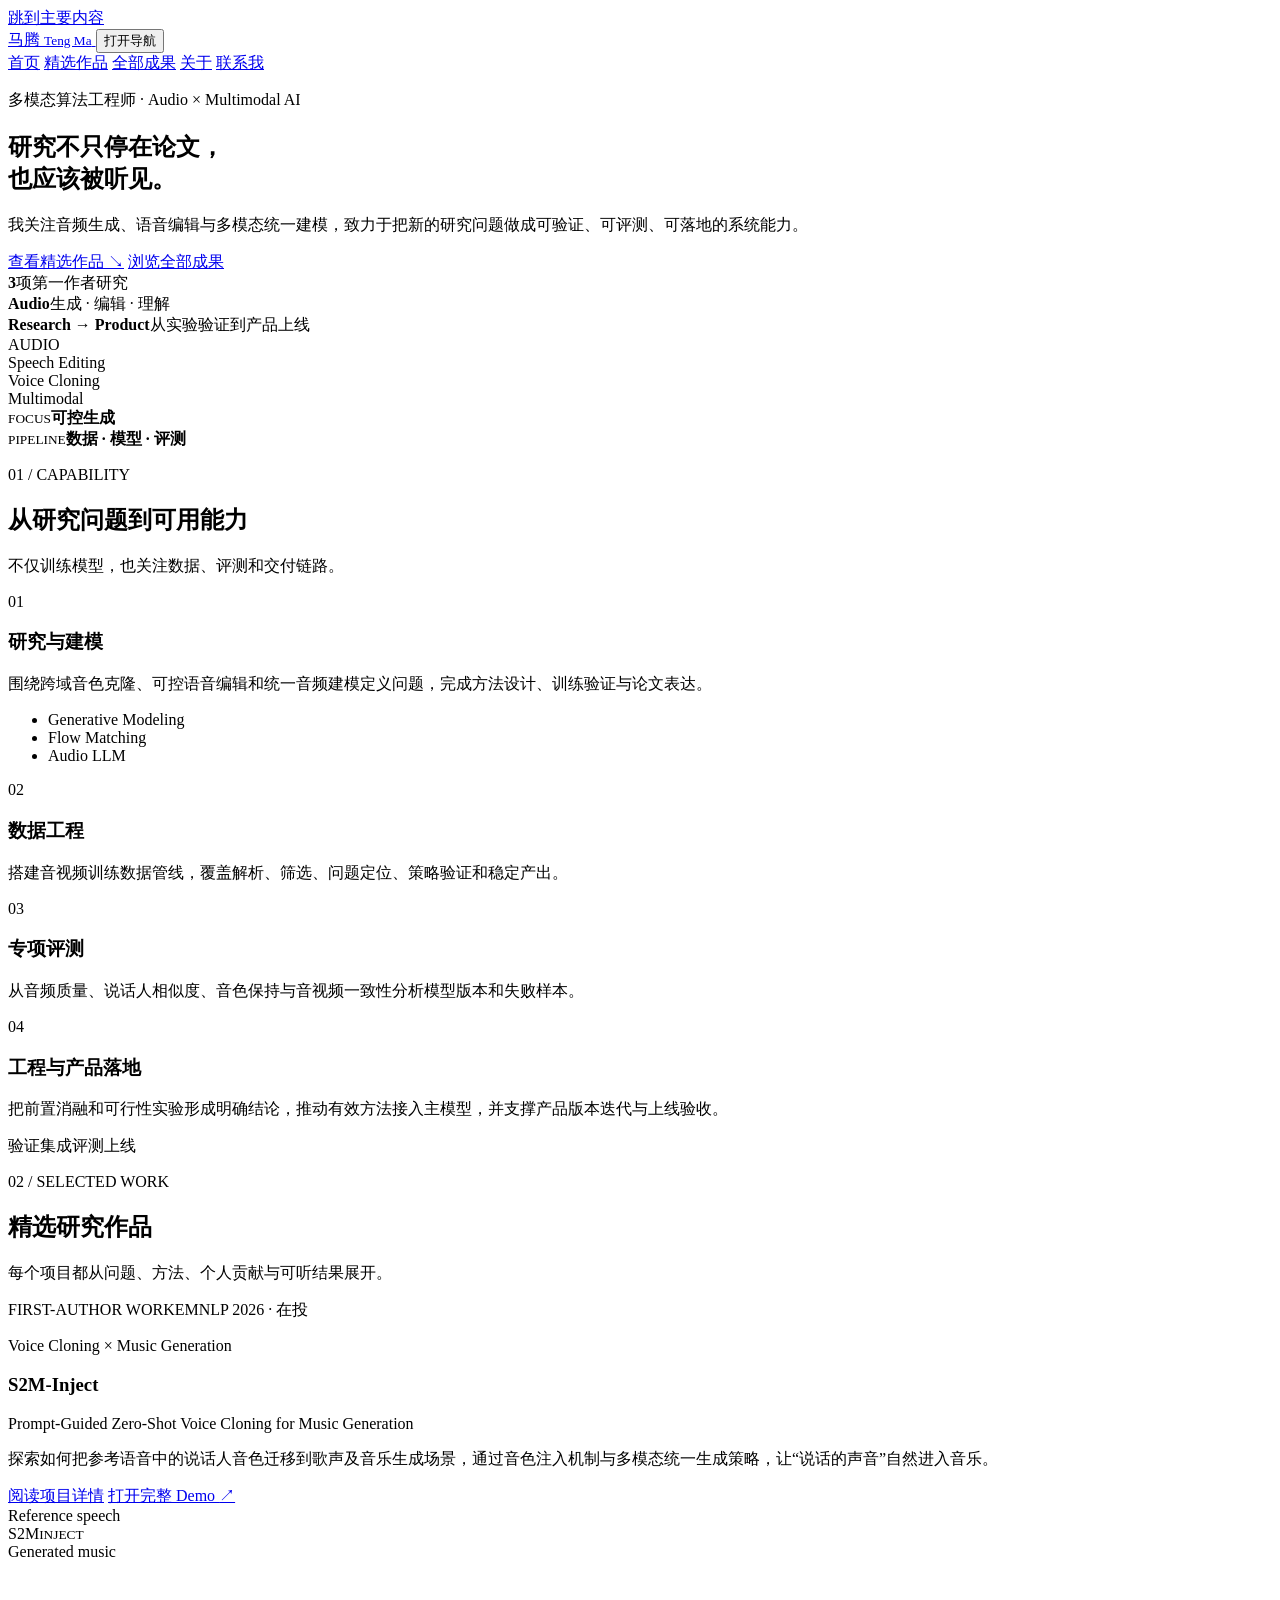
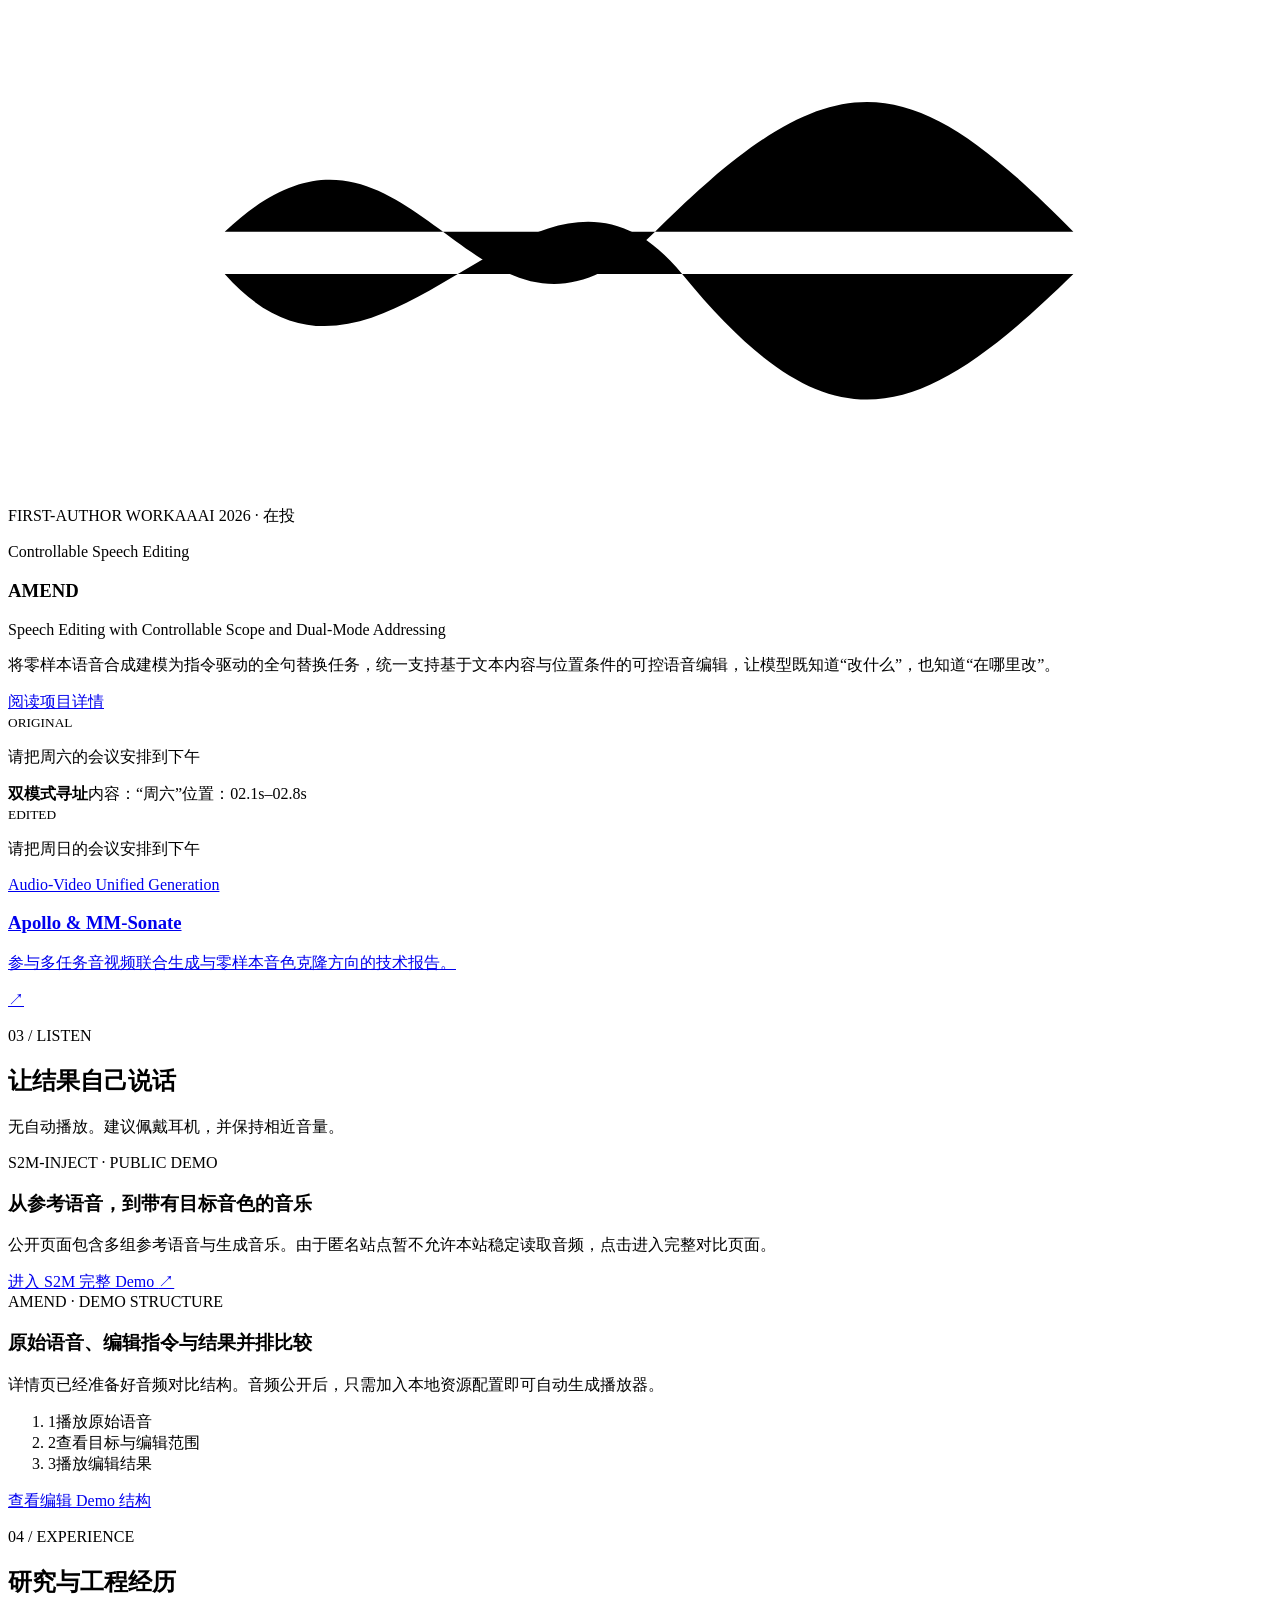
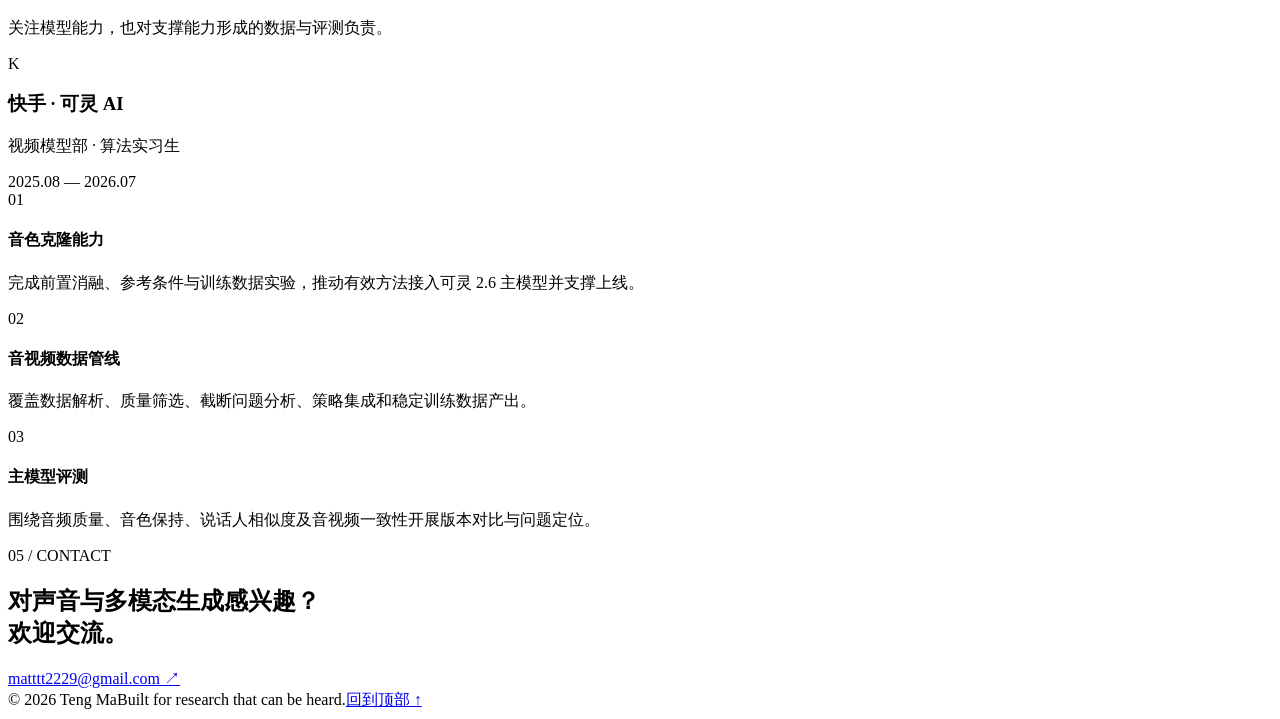
==== index.html @ a676a711 "Add files via upload" ====
<!doctype html>
<html lang="zh-CN" class="no-js">
<head>
  <meta charset="utf-8">
  <meta name="viewport" content="width=device-width, initial-scale=1">
  <meta name="description" content="马腾的个人研究作品集，聚焦音频生成、语音编辑与多模态学习。">
  <meta name="theme-color" content="#080d19">
  <title>马腾｜多模态算法工程师</title>
  <link rel="icon" href="assets/img/mark.svg" type="image/svg+xml">
  <link rel="stylesheet" href="assets/css/styles.css">
  <script>document.documentElement.classList.replace('no-js', 'js');</script>
  <script defer src="assets/data/projects.js"></script>
  <script defer src="assets/js/site.js"></script>
</head>
<body data-page="home">
  <a class="skip-link" href="#main">跳到主要内容</a>
  <div class="ambient ambient-blue" aria-hidden="true"></div>
  <div class="ambient ambient-violet" aria-hidden="true"></div>

  <header class="site-header" data-header>
    <div class="container nav-shell">
      <a class="brand" href="index.html" aria-label="马腾的作品集首页">
        <span class="brand-mark" aria-hidden="true"><i></i><i></i><i></i><i></i></span>
        <span>马腾 <small>Teng Ma</small></span>
      </a>
      <button class="nav-toggle" type="button" aria-expanded="false" aria-controls="site-nav">
        <span class="sr-only">打开导航</span><span></span><span></span>
      </button>
      <nav id="site-nav" class="site-nav" aria-label="主导航">
        <a class="is-active" href="index.html">首页</a>
        <a href="#selected-work">精选作品</a>
        <a href="publications.html">全部成果</a>
        <a href="#about">关于</a>
        <a class="nav-contact" href="mailto:matttt2229@gmail.com">联系我</a>
      </nav>
    </div>
  </header>

  <main id="main">
    <section class="hero container">
      <div class="hero-copy" data-reveal>
        <p class="eyebrow"><span></span> 多模态算法工程师 · Audio × Multimodal AI</p>
        <h1>研究不只停在论文，<br>也应该<span class="text-gradient">被听见。</span></h1>
        <p class="hero-lead">我关注音频生成、语音编辑与多模态统一建模，致力于把新的研究问题做成可验证、可评测、可落地的系统能力。</p>
        <div class="hero-actions">
          <a class="button button-primary" href="#selected-work">查看精选作品 <span aria-hidden="true">↘</span></a>
          <a class="button button-ghost" href="publications.html">浏览全部成果</a>
        </div>
        <div class="hero-facts" aria-label="研究概览">
          <div><strong>3</strong><span>项第一作者研究</span></div>
          <div><strong>Audio</strong><span>生成 · 编辑 · 理解</span></div>
          <div><strong>Research → Product</strong><span>从实验验证到产品上线</span></div>
        </div>
      </div>

      <div class="hero-visual" data-reveal aria-label="音频与多模态研究方向示意图">
        <div class="visual-grid" aria-hidden="true"></div>
        <div class="orb orb-main">
          <span class="orb-label">AUDIO</span>
          <div class="radial-wave" aria-hidden="true">
            <i></i><i></i><i></i><i></i><i></i><i></i><i></i><i></i><i></i>
          </div>
        </div>
        <div class="orbit orbit-one"><span>Speech Editing</span></div>
        <div class="orbit orbit-two"><span>Voice Cloning</span></div>
        <div class="orbit orbit-three"><span>Multimodal</span></div>
        <div class="signal-card signal-top">
          <span class="signal-dot"></span>
          <div><small>FOCUS</small><strong>可控生成</strong></div>
        </div>
        <div class="signal-card signal-bottom">
          <div class="mini-wave" aria-hidden="true"><i></i><i></i><i></i><i></i><i></i></div>
          <div><small>PIPELINE</small><strong>数据 · 模型 · 评测</strong></div>
        </div>
      </div>
    </section>

    <section class="section container" aria-labelledby="capability-title">
      <div class="section-heading" data-reveal>
        <div><p class="section-index">01 / CAPABILITY</p><h2 id="capability-title">从研究问题到可用能力</h2></div>
        <p>不仅训练模型，也关注数据、评测和交付链路。</p>
      </div>
      <div class="capability-grid">
        <article class="capability-card capability-wide" data-reveal>
          <span class="card-number">01</span>
          <div class="capability-icon icon-spark" aria-hidden="true"></div>
          <h3>研究与建模</h3>
          <p>围绕跨域音色克隆、可控语音编辑和统一音频建模定义问题，完成方法设计、训练验证与论文表达。</p>
          <ul class="tag-list"><li>Generative Modeling</li><li>Flow Matching</li><li>Audio LLM</li></ul>
        </article>
        <article class="capability-card" data-reveal>
          <span class="card-number">02</span>
          <div class="capability-icon icon-stack" aria-hidden="true"></div>
          <h3>数据工程</h3>
          <p>搭建音视频训练数据管线，覆盖解析、筛选、问题定位、策略验证和稳定产出。</p>
        </article>
        <article class="capability-card" data-reveal>
          <span class="card-number">03</span>
          <div class="capability-icon icon-chart" aria-hidden="true"></div>
          <h3>专项评测</h3>
          <p>从音频质量、说话人相似度、音色保持与音视频一致性分析模型版本和失败样本。</p>
        </article>
        <article class="capability-card capability-wide capability-accent" data-reveal>
          <span class="card-number">04</span>
          <div class="capability-icon icon-launch" aria-hidden="true"></div>
          <h3>工程与产品落地</h3>
          <p>把前置消融和可行性实验形成明确结论，推动有效方法接入主模型，并支撑产品版本迭代与上线验收。</p>
          <div class="delivery-line"><span>验证</span><i></i><span>集成</span><i></i><span>评测</span><i></i><span>上线</span></div>
        </article>
      </div>
    </section>

    <section id="selected-work" class="section container" aria-labelledby="work-title">
      <div class="section-heading" data-reveal>
        <div><p class="section-index">02 / SELECTED WORK</p><h2 id="work-title">精选研究作品</h2></div>
        <p>每个项目都从问题、方法、个人贡献与可听结果展开。</p>
      </div>

      <div class="featured-project project-s2m" data-reveal>
        <div class="project-copy">
          <div class="project-meta"><span>FIRST-AUTHOR WORK</span><span>EMNLP 2026 · 在投</span></div>
          <p class="project-kicker">Voice Cloning × Music Generation</p>
          <h3>S2M-Inject</h3>
          <p class="project-full-title">Prompt-Guided Zero-Shot Voice Cloning for Music Generation</p>
          <p class="project-summary">探索如何把参考语音中的说话人音色迁移到歌声及音乐生成场景，通过音色注入机制与多模态统一生成策略，让“说话的声音”自然进入音乐。</p>
          <div class="project-actions">
            <a class="button button-primary" href="projects/s2m-inject.html">阅读项目详情</a>
            <a class="text-link" href="https://anonymous.4open.science/w/S2M-Inject-975" target="_blank" rel="noopener noreferrer">打开完整 Demo <span aria-hidden="true">↗</span></a>
          </div>
        </div>
        <div class="project-art s2m-art" aria-hidden="true">
          <div class="voice-source"><span>Reference speech</span><div class="wave-bars wave-blue"><i></i><i></i><i></i><i></i><i></i><i></i><i></i></div></div>
          <div class="inject-core"><span>S2M</span><small>INJECT</small></div>
          <div class="music-output"><span>Generated music</span><div class="wave-bars wave-cyan"><i></i><i></i><i></i><i></i><i></i><i></i><i></i></div></div>
          <svg viewBox="0 0 420 180" role="presentation"><path d="M72 90 C135 30 155 150 215 90 S300 35 354 90"/><path d="M72 104 C125 164 175 44 224 104 S302 155 354 104"/></svg>
        </div>
      </div>

      <div class="featured-project project-amend" data-reveal>
        <div class="project-copy">
          <div class="project-meta"><span>FIRST-AUTHOR WORK</span><span>AAAI 2026 · 在投</span></div>
          <p class="project-kicker">Controllable Speech Editing</p>
          <h3>AMEND</h3>
          <p class="project-full-title">Speech Editing with Controllable Scope and Dual-Mode Addressing</p>
          <p class="project-summary">将零样本语音合成建模为指令驱动的全句替换任务，统一支持基于文本内容与位置条件的可控语音编辑，让模型既知道“改什么”，也知道“在哪里改”。</p>
          <div class="project-actions">
            <a class="button button-violet" href="projects/amend.html">阅读项目详情</a>
          </div>
        </div>
        <div class="project-art amend-art" aria-label="双模式寻址示意">
          <div class="edit-row"><small>ORIGINAL</small><p>请把<span>周六</span>的会议安排到下午</p><div class="timeline"><i></i><i></i><i></i><i></i><i></i><i></i><i></i></div></div>
          <div class="edit-command"><b>双模式寻址</b><span>内容：“周六”</span><span>位置：02.1s–02.8s</span></div>
          <div class="edit-row edit-result"><small>EDITED</small><p>请把<span>周日</span>的会议安排到下午</p><div class="timeline"><i></i><i></i><i></i><i></i><i></i><i></i><i></i></div></div>
        </div>
      </div>

      <a class="compact-project" href="publications.html#technical-reports" data-reveal>
        <div><p class="project-kicker">Audio-Video Unified Generation</p><h3>Apollo &amp; MM-Sonate</h3><p>参与多任务音视频联合生成与零样本音色克隆方向的技术报告。</p></div>
        <span class="round-arrow" aria-hidden="true">↗</span>
      </a>
    </section>

    <section class="section demo-section" aria-labelledby="demo-title">
      <div class="container">
        <div class="section-heading" data-reveal>
          <div><p class="section-index">03 / LISTEN</p><h2 id="demo-title">让结果自己说话</h2></div>
          <p>无自动播放。建议佩戴耳机，并保持相近音量。</p>
        </div>
        <div class="demo-grid">
          <article class="demo-panel demo-panel-blue" data-reveal>
            <div class="demo-panel-head"><span class="status-dot"></span><span>S2M-INJECT · PUBLIC DEMO</span></div>
            <h3>从参考语音，到带有目标音色的音乐</h3>
            <p>公开页面包含多组参考语音与生成音乐。由于匿名站点暂不允许本站稳定读取音频，点击进入完整对比页面。</p>
            <div class="large-wave" aria-hidden="true">
              <i></i><i></i><i></i><i></i><i></i><i></i><i></i><i></i><i></i><i></i><i></i><i></i><i></i><i></i><i></i><i></i><i></i><i></i><i></i><i></i>
            </div>
            <a class="button button-primary" href="https://anonymous.4open.science/w/S2M-Inject-975" target="_blank" rel="noopener noreferrer">进入 S2M 完整 Demo <span aria-hidden="true">↗</span></a>
          </article>
          <article class="demo-panel demo-panel-violet" data-reveal>
            <div class="demo-panel-head"><span class="status-dot"></span><span>AMEND · DEMO STRUCTURE</span></div>
            <h3>原始语音、编辑指令与结果并排比较</h3>
            <p>详情页已经准备好音频对比结构。音频公开后，只需加入本地资源配置即可自动生成播放器。</p>
            <ol class="demo-flow"><li><span>1</span>播放原始语音</li><li><span>2</span>查看目标与编辑范围</li><li><span>3</span>播放编辑结果</li></ol>
            <a class="button button-violet" href="projects/amend.html#demo">查看编辑 Demo 结构</a>
          </article>
        </div>
      </div>
    </section>

    <section id="about" class="section container" aria-labelledby="about-title">
      <div class="section-heading" data-reveal>
        <div><p class="section-index">04 / EXPERIENCE</p><h2 id="about-title">研究与工程经历</h2></div>
        <p>关注模型能力，也对支撑能力形成的数据与评测负责。</p>
      </div>
      <article class="experience-card" data-reveal>
        <div class="experience-company">
          <span class="company-symbol" aria-hidden="true">K</span>
          <div><h3>快手 · 可灵 AI</h3><p>视频模型部 · 算法实习生</p></div>
          <time>2025.08 — 2026.07</time>
        </div>
        <div class="experience-body">
          <div><span>01</span><h4>音色克隆能力</h4><p>完成前置消融、参考条件与训练数据实验，推动有效方法接入可灵 2.6 主模型并支撑上线。</p></div>
          <div><span>02</span><h4>音视频数据管线</h4><p>覆盖数据解析、质量筛选、截断问题分析、策略集成和稳定训练数据产出。</p></div>
          <div><span>03</span><h4>主模型评测</h4><p>围绕音频质量、音色保持、说话人相似度及音视频一致性开展版本对比与问题定位。</p></div>
        </div>
      </article>
    </section>

    <section class="contact-section container" data-reveal>
      <p class="section-index">05 / CONTACT</p>
      <h2>对声音与多模态生成感兴趣？<br><span>欢迎交流。</span></h2>
      <a class="contact-mail" href="mailto:matttt2229@gmail.com">matttt2229@gmail.com <span aria-hidden="true">↗</span></a>
    </section>
  </main>

  <footer class="site-footer">
    <div class="container"><span>© 2026 Teng Ma</span><span>Built for research that can be heard.</span><a href="#main">回到顶部 ↑</a></div>
  </footer>
</body>
</html>
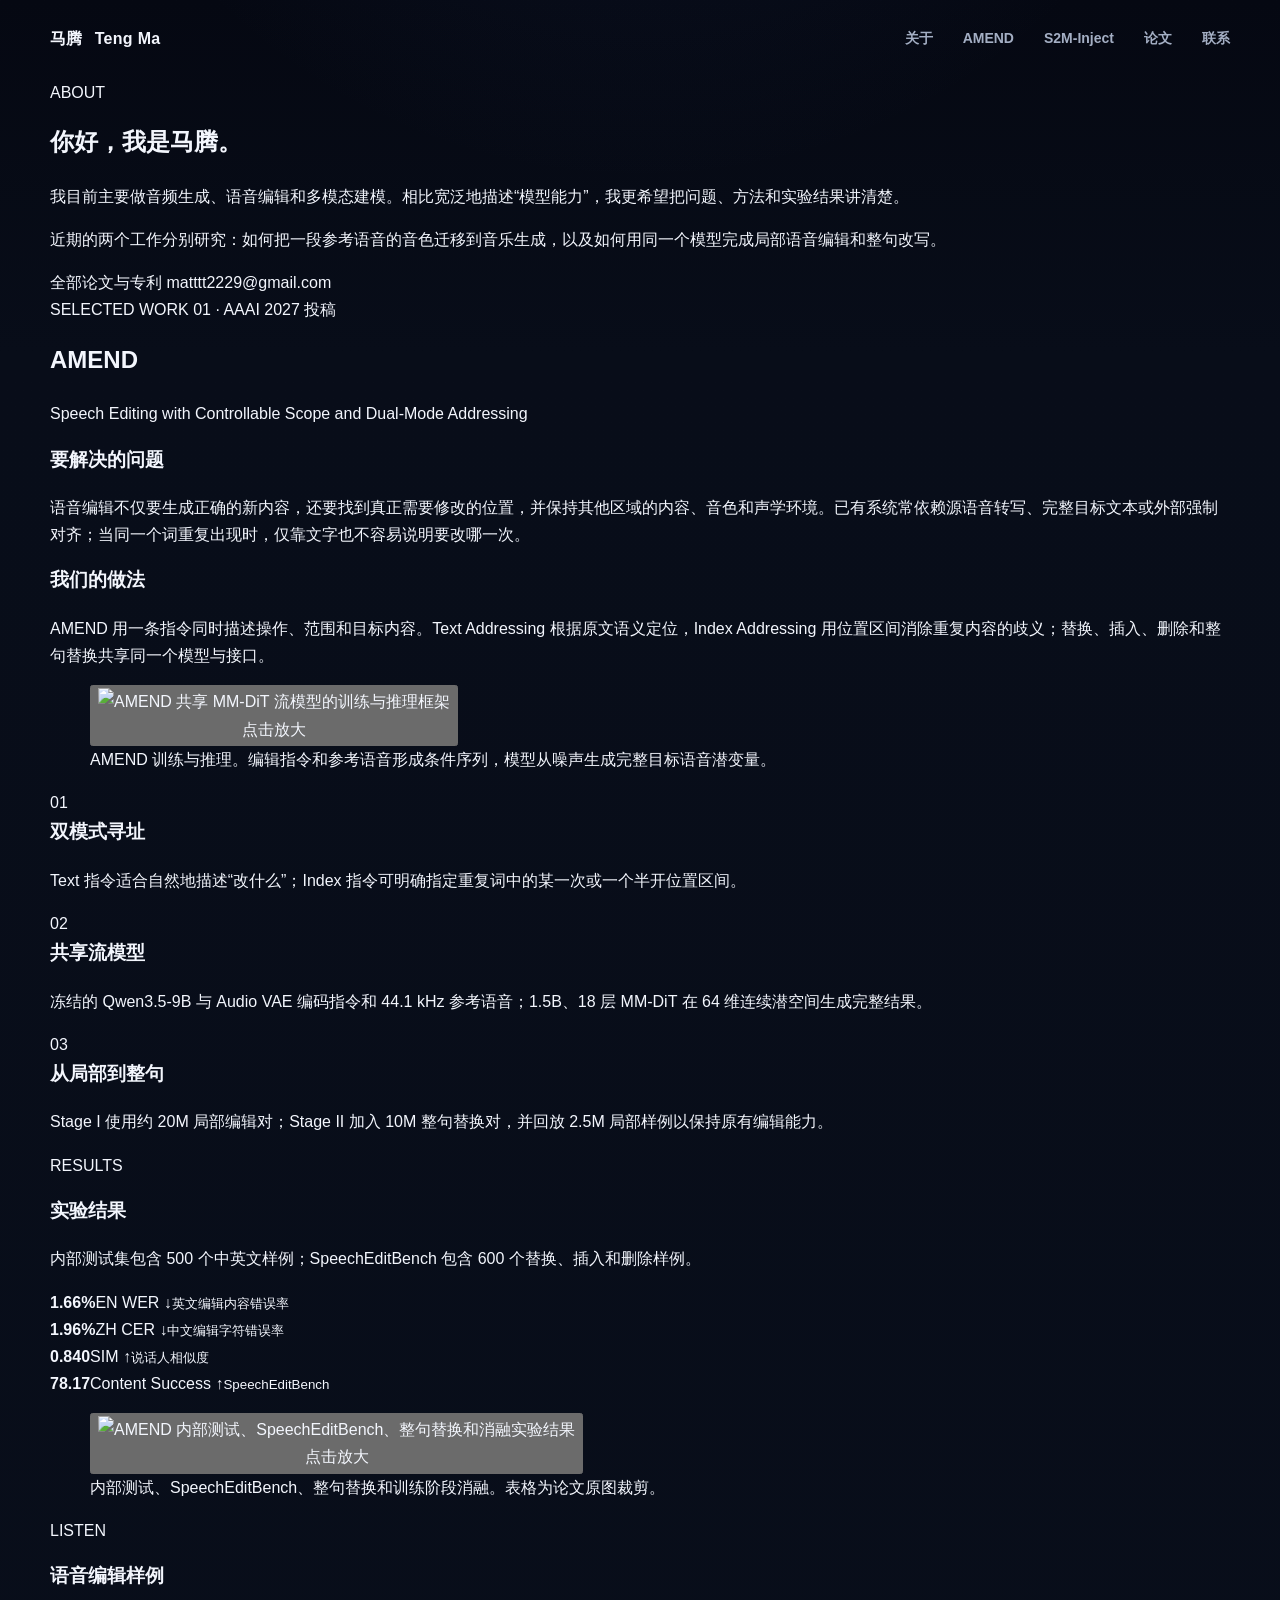
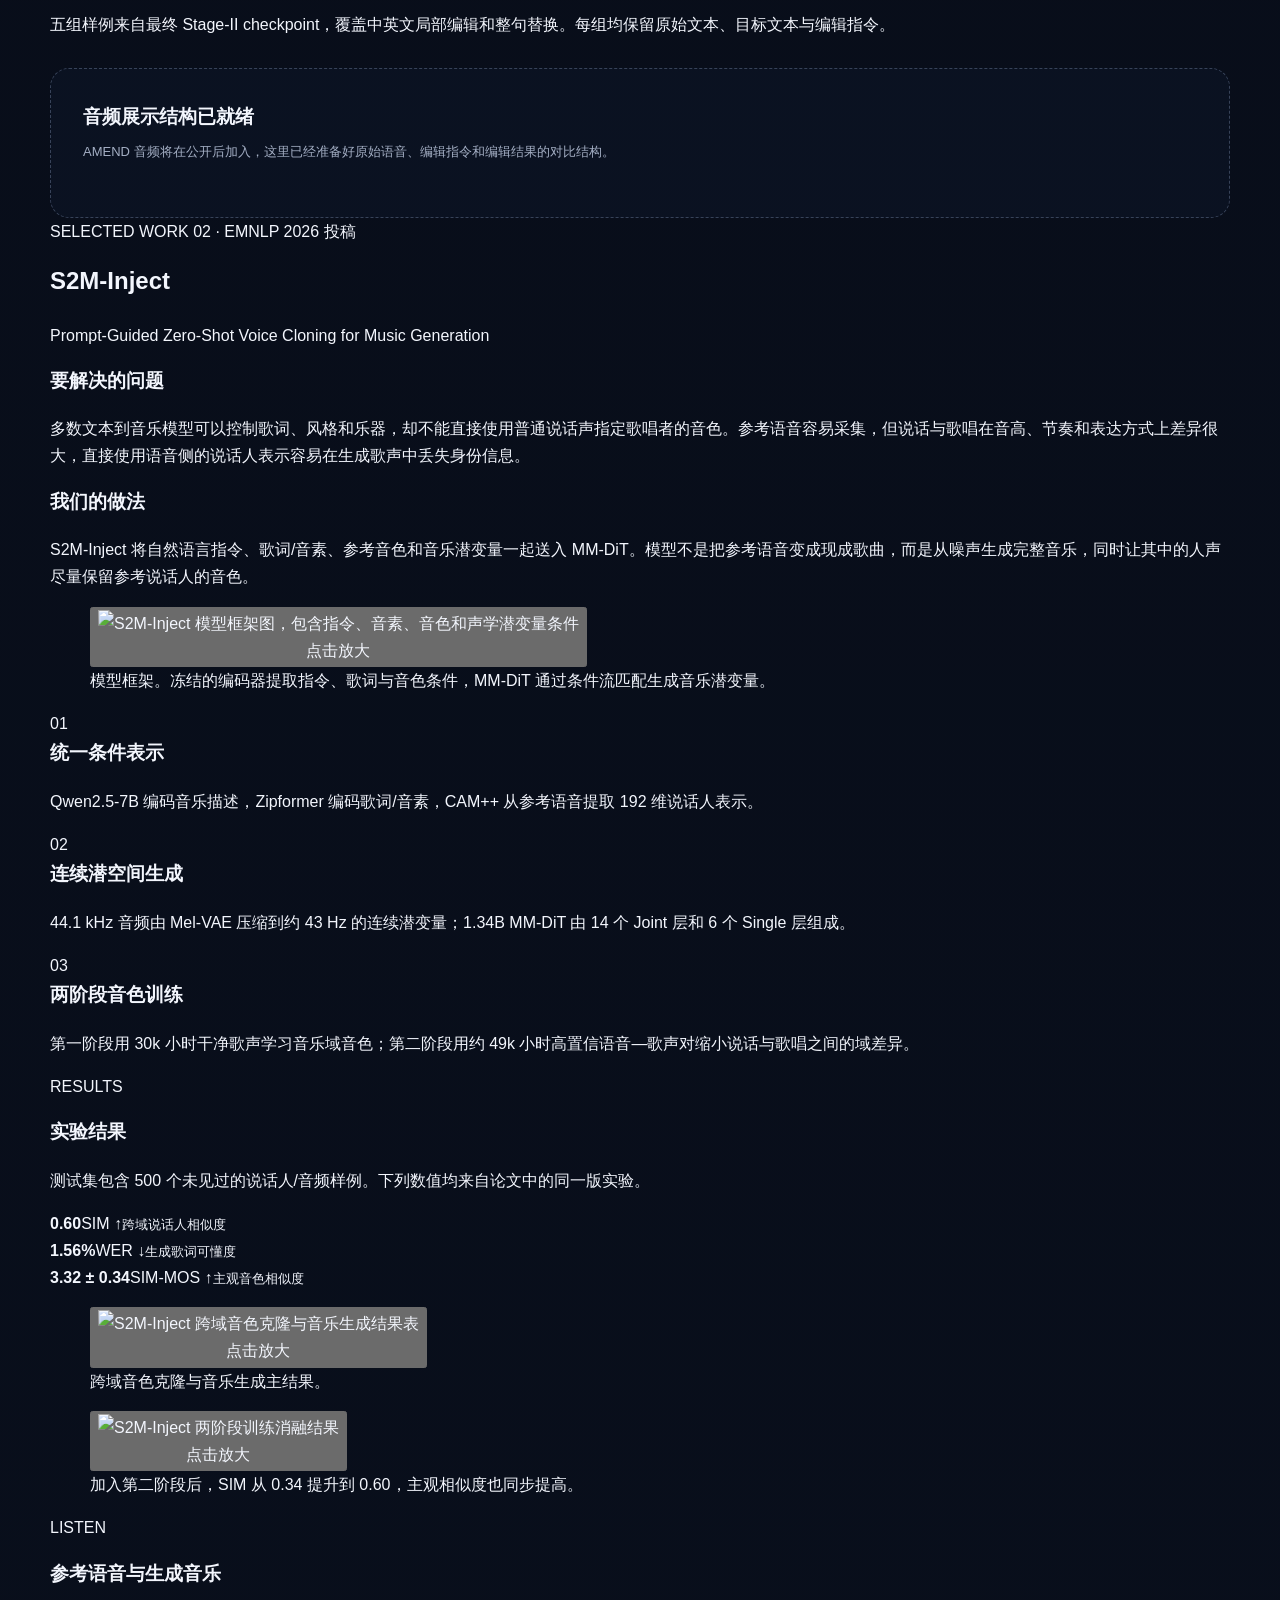
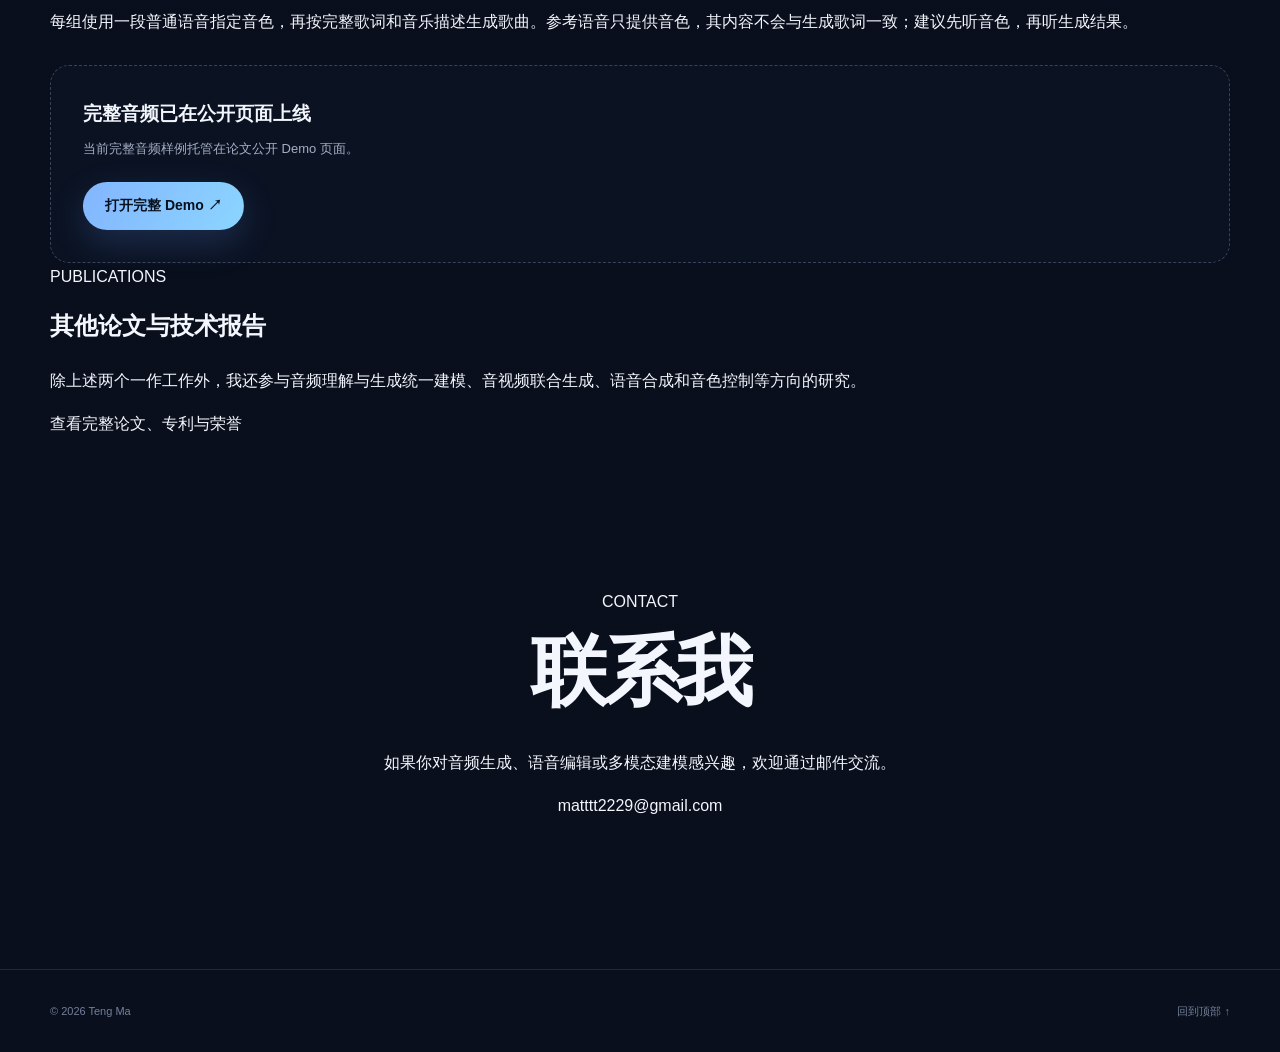
==== commit 0513fb66: "Add files via upload" ====
--- a/index.html
+++ b/index.html
@@ -3,218 +3,212 @@
 <head>
   <meta charset="utf-8">
   <meta name="viewport" content="width=device-width, initial-scale=1">
-  <meta name="description" content="马腾的个人研究作品集，聚焦音频生成、语音编辑与多模态学习。">
-  <meta name="theme-color" content="#080d19">
-  <title>马腾｜多模态算法工程师</title>
+  <meta name="description" content="马腾的个人研究主页，介绍 S2M-Inject、AMEND 以及音频生成与语音编辑研究。">
+  <meta name="theme-color" content="#f7f7f4">
+  <title>马腾｜音频生成与语音编辑</title>
   <link rel="icon" href="assets/img/mark.svg" type="image/svg+xml">
   <link rel="stylesheet" href="assets/css/styles.css">
-  <script>document.documentElement.classList.replace('no-js', 'js');</script>
+  <script>document.documentElement.classList.replace("no-js", "js");</script>
   <script defer src="assets/data/projects.js"></script>
   <script defer src="assets/js/site.js"></script>
 </head>
 <body data-page="home">
   <a class="skip-link" href="#main">跳到主要内容</a>
-  <div class="ambient ambient-blue" aria-hidden="true"></div>
-  <div class="ambient ambient-violet" aria-hidden="true"></div>
 
   <header class="site-header" data-header>
     <div class="container nav-shell">
-      <a class="brand" href="index.html" aria-label="马腾的作品集首页">
-        <span class="brand-mark" aria-hidden="true"><i></i><i></i><i></i><i></i></span>
-        <span>马腾 <small>Teng Ma</small></span>
+      <a class="brand" href="index.html" aria-label="马腾的研究主页">
+        <strong>马腾</strong><span>Teng Ma</span>
       </a>
       <button class="nav-toggle" type="button" aria-expanded="false" aria-controls="site-nav">
         <span class="sr-only">打开导航</span><span></span><span></span>
       </button>
       <nav id="site-nav" class="site-nav" aria-label="主导航">
-        <a class="is-active" href="index.html">首页</a>
-        <a href="#selected-work">精选作品</a>
-        <a href="publications.html">全部成果</a>
         <a href="#about">关于</a>
-        <a class="nav-contact" href="mailto:matttt2229@gmail.com">联系我</a>
+        <a href="#amend">AMEND</a>
+        <a href="#s2m">S2M-Inject</a>
+        <a href="#publications">论文</a>
+        <a href="#contact">联系</a>
       </nav>
     </div>
   </header>
 
   <main id="main">
-    <section class="hero container">
-      <div class="hero-copy" data-reveal>
-        <p class="eyebrow"><span></span> 多模态算法工程师 · Audio × Multimodal AI</p>
-        <h1>研究不只停在论文，<br>也应该<span class="text-gradient">被听见。</span></h1>
-        <p class="hero-lead">我关注音频生成、语音编辑与多模态统一建模，致力于把新的研究问题做成可验证、可评测、可落地的系统能力。</p>
-        <div class="hero-actions">
-          <a class="button button-primary" href="#selected-work">查看精选作品 <span aria-hidden="true">↘</span></a>
-          <a class="button button-ghost" href="publications.html">浏览全部成果</a>
-        </div>
-        <div class="hero-facts" aria-label="研究概览">
-          <div><strong>3</strong><span>项第一作者研究</span></div>
-          <div><strong>Audio</strong><span>生成 · 编辑 · 理解</span></div>
-          <div><strong>Research → Product</strong><span>从实验验证到产品上线</span></div>
-        </div>
-      </div>
-
-      <div class="hero-visual" data-reveal aria-label="音频与多模态研究方向示意图">
-        <div class="visual-grid" aria-hidden="true"></div>
-        <div class="orb orb-main">
-          <span class="orb-label">AUDIO</span>
-          <div class="radial-wave" aria-hidden="true">
-            <i></i><i></i><i></i><i></i><i></i><i></i><i></i><i></i><i></i>
-          </div>
-        </div>
-        <div class="orbit orbit-one"><span>Speech Editing</span></div>
-        <div class="orbit orbit-two"><span>Voice Cloning</span></div>
-        <div class="orbit orbit-three"><span>Multimodal</span></div>
-        <div class="signal-card signal-top">
-          <span class="signal-dot"></span>
-          <div><small>FOCUS</small><strong>可控生成</strong></div>
-        </div>
-        <div class="signal-card signal-bottom">
-          <div class="mini-wave" aria-hidden="true"><i></i><i></i><i></i><i></i><i></i></div>
-          <div><small>PIPELINE</small><strong>数据 · 模型 · 评测</strong></div>
-        </div>
-      </div>
-    </section>
-
-    <section class="section container" aria-labelledby="capability-title">
-      <div class="section-heading" data-reveal>
-        <div><p class="section-index">01 / CAPABILITY</p><h2 id="capability-title">从研究问题到可用能力</h2></div>
-        <p>不仅训练模型，也关注数据、评测和交付链路。</p>
-      </div>
-      <div class="capability-grid">
-        <article class="capability-card capability-wide" data-reveal>
-          <span class="card-number">01</span>
-          <div class="capability-icon icon-spark" aria-hidden="true"></div>
-          <h3>研究与建模</h3>
-          <p>围绕跨域音色克隆、可控语音编辑和统一音频建模定义问题，完成方法设计、训练验证与论文表达。</p>
-          <ul class="tag-list"><li>Generative Modeling</li><li>Flow Matching</li><li>Audio LLM</li></ul>
-        </article>
-        <article class="capability-card" data-reveal>
-          <span class="card-number">02</span>
-          <div class="capability-icon icon-stack" aria-hidden="true"></div>
-          <h3>数据工程</h3>
-          <p>搭建音视频训练数据管线，覆盖解析、筛选、问题定位、策略验证和稳定产出。</p>
-        </article>
-        <article class="capability-card" data-reveal>
-          <span class="card-number">03</span>
-          <div class="capability-icon icon-chart" aria-hidden="true"></div>
-          <h3>专项评测</h3>
-          <p>从音频质量、说话人相似度、音色保持与音视频一致性分析模型版本和失败样本。</p>
-        </article>
-        <article class="capability-card capability-wide capability-accent" data-reveal>
-          <span class="card-number">04</span>
-          <div class="capability-icon icon-launch" aria-hidden="true"></div>
-          <h3>工程与产品落地</h3>
-          <p>把前置消融和可行性实验形成明确结论，推动有效方法接入主模型，并支撑产品版本迭代与上线验收。</p>
-          <div class="delivery-line"><span>验证</span><i></i><span>集成</span><i></i><span>评测</span><i></i><span>上线</span></div>
-        </article>
-      </div>
-    </section>
-
-    <section id="selected-work" class="section container" aria-labelledby="work-title">
-      <div class="section-heading" data-reveal>
-        <div><p class="section-index">02 / SELECTED WORK</p><h2 id="work-title">精选研究作品</h2></div>
-        <p>每个项目都从问题、方法、个人贡献与可听结果展开。</p>
-      </div>
-
-      <div class="featured-project project-s2m" data-reveal>
-        <div class="project-copy">
-          <div class="project-meta"><span>FIRST-AUTHOR WORK</span><span>EMNLP 2026 · 在投</span></div>
-          <p class="project-kicker">Voice Cloning × Music Generation</p>
-          <h3>S2M-Inject</h3>
-          <p class="project-full-title">Prompt-Guided Zero-Shot Voice Cloning for Music Generation</p>
-          <p class="project-summary">探索如何把参考语音中的说话人音色迁移到歌声及音乐生成场景，通过音色注入机制与多模态统一生成策略，让“说话的声音”自然进入音乐。</p>
-          <div class="project-actions">
-            <a class="button button-primary" href="projects/s2m-inject.html">阅读项目详情</a>
-            <a class="text-link" href="https://anonymous.4open.science/w/S2M-Inject-975" target="_blank" rel="noopener noreferrer">打开完整 Demo <span aria-hidden="true">↗</span></a>
-          </div>
-        </div>
-        <div class="project-art s2m-art" aria-hidden="true">
-          <div class="voice-source"><span>Reference speech</span><div class="wave-bars wave-blue"><i></i><i></i><i></i><i></i><i></i><i></i><i></i></div></div>
-          <div class="inject-core"><span>S2M</span><small>INJECT</small></div>
-          <div class="music-output"><span>Generated music</span><div class="wave-bars wave-cyan"><i></i><i></i><i></i><i></i><i></i><i></i><i></i></div></div>
-          <svg viewBox="0 0 420 180" role="presentation"><path d="M72 90 C135 30 155 150 215 90 S300 35 354 90"/><path d="M72 104 C125 164 175 44 224 104 S302 155 354 104"/></svg>
-        </div>
-      </div>
-
-      <div class="featured-project project-amend" data-reveal>
-        <div class="project-copy">
-          <div class="project-meta"><span>FIRST-AUTHOR WORK</span><span>AAAI 2026 · 在投</span></div>
-          <p class="project-kicker">Controllable Speech Editing</p>
-          <h3>AMEND</h3>
-          <p class="project-full-title">Speech Editing with Controllable Scope and Dual-Mode Addressing</p>
-          <p class="project-summary">将零样本语音合成建模为指令驱动的全句替换任务，统一支持基于文本内容与位置条件的可控语音编辑，让模型既知道“改什么”，也知道“在哪里改”。</p>
-          <div class="project-actions">
-            <a class="button button-violet" href="projects/amend.html">阅读项目详情</a>
-          </div>
-        </div>
-        <div class="project-art amend-art" aria-label="双模式寻址示意">
-          <div class="edit-row"><small>ORIGINAL</small><p>请把<span>周六</span>的会议安排到下午</p><div class="timeline"><i></i><i></i><i></i><i></i><i></i><i></i><i></i></div></div>
-          <div class="edit-command"><b>双模式寻址</b><span>内容：“周六”</span><span>位置：02.1s–02.8s</span></div>
-          <div class="edit-row edit-result"><small>EDITED</small><p>请把<span>周日</span>的会议安排到下午</p><div class="timeline"><i></i><i></i><i></i><i></i><i></i><i></i><i></i></div></div>
-        </div>
-      </div>
-
-      <a class="compact-project" href="publications.html#technical-reports" data-reveal>
-        <div><p class="project-kicker">Audio-Video Unified Generation</p><h3>Apollo &amp; MM-Sonate</h3><p>参与多任务音视频联合生成与零样本音色克隆方向的技术报告。</p></div>
-        <span class="round-arrow" aria-hidden="true">↗</span>
-      </a>
-    </section>
-
-    <section class="section demo-section" aria-labelledby="demo-title">
+    <section id="about" class="intro container" aria-labelledby="intro-title">
+      <p class="section-label">ABOUT</p>
+      <h1 id="intro-title">你好，我是马腾。</h1>
+      <div class="intro-grid">
+        <p class="intro-lead">我目前主要做音频生成、语音编辑和多模态建模。相比宽泛地描述“模型能力”，我更希望把问题、方法和实验结果讲清楚。</p>
+        <div class="intro-note">
+          <p>近期的两个工作分别研究：如何把一段参考语音的音色迁移到音乐生成，以及如何用同一个模型完成局部语音编辑和整句改写。</p>
+          <div class="plain-links">
+            <a href="publications.html">全部论文与专利</a>
+            <a href="mailto:matttt2229@gmail.com">matttt2229@gmail.com</a>
+          </div>
+        </div>
+      </div>
+    </section>
+
+    <section id="amend" class="research-section" aria-labelledby="amend-title">
       <div class="container">
-        <div class="section-heading" data-reveal>
-          <div><p class="section-index">03 / LISTEN</p><h2 id="demo-title">让结果自己说话</h2></div>
-          <p>无自动播放。建议佩戴耳机，并保持相近音量。</p>
-        </div>
-        <div class="demo-grid">
-          <article class="demo-panel demo-panel-blue" data-reveal>
-            <div class="demo-panel-head"><span class="status-dot"></span><span>S2M-INJECT · PUBLIC DEMO</span></div>
-            <h3>从参考语音，到带有目标音色的音乐</h3>
-            <p>公开页面包含多组参考语音与生成音乐。由于匿名站点暂不允许本站稳定读取音频，点击进入完整对比页面。</p>
-            <div class="large-wave" aria-hidden="true">
-              <i></i><i></i><i></i><i></i><i></i><i></i><i></i><i></i><i></i><i></i><i></i><i></i><i></i><i></i><i></i><i></i><i></i><i></i><i></i><i></i>
-            </div>
-            <a class="button button-primary" href="https://anonymous.4open.science/w/S2M-Inject-975" target="_blank" rel="noopener noreferrer">进入 S2M 完整 Demo <span aria-hidden="true">↗</span></a>
-          </article>
-          <article class="demo-panel demo-panel-violet" data-reveal>
-            <div class="demo-panel-head"><span class="status-dot"></span><span>AMEND · DEMO STRUCTURE</span></div>
-            <h3>原始语音、编辑指令与结果并排比较</h3>
-            <p>详情页已经准备好音频对比结构。音频公开后，只需加入本地资源配置即可自动生成播放器。</p>
-            <ol class="demo-flow"><li><span>1</span>播放原始语音</li><li><span>2</span>查看目标与编辑范围</li><li><span>3</span>播放编辑结果</li></ol>
-            <a class="button button-violet" href="projects/amend.html#demo">查看编辑 Demo 结构</a>
-          </article>
-        </div>
-      </div>
-    </section>
-
-    <section id="about" class="section container" aria-labelledby="about-title">
-      <div class="section-heading" data-reveal>
-        <div><p class="section-index">04 / EXPERIENCE</p><h2 id="about-title">研究与工程经历</h2></div>
-        <p>关注模型能力，也对支撑能力形成的数据与评测负责。</p>
-      </div>
-      <article class="experience-card" data-reveal>
-        <div class="experience-company">
-          <span class="company-symbol" aria-hidden="true">K</span>
-          <div><h3>快手 · 可灵 AI</h3><p>视频模型部 · 算法实习生</p></div>
-          <time>2025.08 — 2026.07</time>
-        </div>
-        <div class="experience-body">
-          <div><span>01</span><h4>音色克隆能力</h4><p>完成前置消融、参考条件与训练数据实验，推动有效方法接入可灵 2.6 主模型并支撑上线。</p></div>
-          <div><span>02</span><h4>音视频数据管线</h4><p>覆盖数据解析、质量筛选、截断问题分析、策略集成和稳定训练数据产出。</p></div>
-          <div><span>03</span><h4>主模型评测</h4><p>围绕音频质量、音色保持、说话人相似度及音视频一致性开展版本对比与问题定位。</p></div>
-        </div>
-      </article>
-    </section>
-
-    <section class="contact-section container" data-reveal>
-      <p class="section-index">05 / CONTACT</p>
-      <h2>对声音与多模态生成感兴趣？<br><span>欢迎交流。</span></h2>
-      <a class="contact-mail" href="mailto:matttt2229@gmail.com">matttt2229@gmail.com <span aria-hidden="true">↗</span></a>
+        <header class="research-header">
+          <div>
+            <p class="section-label">SELECTED WORK 01 · AAAI 2027 投稿</p>
+            <h2 id="amend-title">AMEND</h2>
+            <p class="paper-title">Speech Editing with Controllable Scope and Dual-Mode Addressing</p>
+          </div>
+        </header>
+
+        <div class="problem-grid">
+          <div>
+            <h3>要解决的问题</h3>
+            <p>语音编辑不仅要生成正确的新内容，还要找到真正需要修改的位置，并保持其他区域的内容、音色和声学环境。已有系统常依赖源语音转写、完整目标文本或外部强制对齐；当同一个词重复出现时，仅靠文字也不容易说明要改哪一次。</p>
+          </div>
+          <div>
+            <h3>我们的做法</h3>
+            <p>AMEND 用一条指令同时描述操作、范围和目标内容。Text Addressing 根据原文语义定位，Index Addressing 用位置区间消除重复内容的歧义；替换、插入、删除和整句替换共享同一个模型与接口。</p>
+          </div>
+        </div>
+
+        <figure class="paper-figure-wrap">
+          <button class="paper-figure" type="button" data-figure-open data-figure-src="assets/img/papers/amend-method.png" data-figure-alt="AMEND 训练与推理框架图">
+            <img src="assets/img/papers/amend-method.png" alt="AMEND 共享 MM-DiT 流模型的训练与推理框架" loading="lazy">
+            <span>点击放大</span>
+          </button>
+          <figcaption>AMEND 训练与推理。编辑指令和参考语音形成条件序列，模型从噪声生成完整目标语音潜变量。</figcaption>
+        </figure>
+
+        <div class="method-list" aria-label="AMEND 方法要点">
+          <article><span>01</span><h3>双模式寻址</h3><p>Text 指令适合自然地描述“改什么”；Index 指令可明确指定重复词中的某一次或一个半开位置区间。</p></article>
+          <article><span>02</span><h3>共享流模型</h3><p>冻结的 Qwen3.5-9B 与 Audio VAE 编码指令和 44.1 kHz 参考语音；1.5B、18 层 MM-DiT 在 64 维连续潜空间生成完整结果。</p></article>
+          <article><span>03</span><h3>从局部到整句</h3><p>Stage I 使用约 20M 局部编辑对；Stage II 加入 10M 整句替换对，并回放 2.5M 局部样例以保持原有编辑能力。</p></article>
+        </div>
+
+        <div class="results-heading">
+          <div><p class="section-label">RESULTS</p><h3>实验结果</h3></div>
+          <p>内部测试集包含 500 个中英文样例；SpeechEditBench 包含 600 个替换、插入和删除样例。</p>
+        </div>
+        <div class="metric-strip" aria-label="AMEND 主要指标">
+          <div><strong>1.66%</strong><span>EN WER ↓</span><small>英文编辑内容错误率</small></div>
+          <div><strong>1.96%</strong><span>ZH CER ↓</span><small>中文编辑字符错误率</small></div>
+          <div><strong>0.840</strong><span>SIM ↑</span><small>说话人相似度</small></div>
+          <div><strong>78.17</strong><span>Content Success ↑</span><small>SpeechEditBench</small></div>
+        </div>
+        <figure class="paper-figure-wrap">
+          <button class="paper-figure" type="button" data-figure-open data-figure-src="assets/img/papers/amend-results.png" data-figure-alt="AMEND 实验结果与消融表">
+            <img src="assets/img/papers/amend-results.png" alt="AMEND 内部测试、SpeechEditBench、整句替换和消融实验结果" loading="lazy">
+            <span>点击放大</span>
+          </button>
+          <figcaption>内部测试、SpeechEditBench、整句替换和训练阶段消融。表格为论文原图裁剪。</figcaption>
+        </figure>
+
+        <div class="demo-heading">
+          <div><p class="section-label">LISTEN</p><h3>语音编辑样例</h3></div>
+          <p>五组样例来自最终 Stage-II checkpoint，覆盖中英文局部编辑和整句替换。每组均保留原始文本、目标文本与编辑指令。</p>
+        </div>
+        <div class="audio-samples amend-samples" data-audio-project="amend"></div>
+      </div>
+    </section>
+
+    <section id="s2m" class="research-section research-section-alt" aria-labelledby="s2m-title">
+      <div class="container">
+        <header class="research-header">
+          <div>
+            <p class="section-label">SELECTED WORK 02 · EMNLP 2026 投稿</p>
+            <h2 id="s2m-title">S2M-Inject</h2>
+            <p class="paper-title">Prompt-Guided Zero-Shot Voice Cloning for Music Generation</p>
+          </div>
+        </header>
+
+        <div class="problem-grid">
+          <div>
+            <h3>要解决的问题</h3>
+            <p>多数文本到音乐模型可以控制歌词、风格和乐器，却不能直接使用普通说话声指定歌唱者的音色。参考语音容易采集，但说话与歌唱在音高、节奏和表达方式上差异很大，直接使用语音侧的说话人表示容易在生成歌声中丢失身份信息。</p>
+          </div>
+          <div>
+            <h3>我们的做法</h3>
+            <p>S2M-Inject 将自然语言指令、歌词/音素、参考音色和音乐潜变量一起送入 MM-DiT。模型不是把参考语音变成现成歌曲，而是从噪声生成完整音乐，同时让其中的人声尽量保留参考说话人的音色。</p>
+          </div>
+        </div>
+
+        <figure class="paper-figure-wrap">
+          <button class="paper-figure" type="button" data-figure-open data-figure-src="assets/img/papers/s2m-method.png" data-figure-alt="S2M-Inject 模型框架图">
+            <img src="assets/img/papers/s2m-method.png" alt="S2M-Inject 模型框架图，包含指令、音素、音色和声学潜变量条件" loading="lazy">
+            <span>点击放大</span>
+          </button>
+          <figcaption>模型框架。冻结的编码器提取指令、歌词与音色条件，MM-DiT 通过条件流匹配生成音乐潜变量。</figcaption>
+        </figure>
+
+        <div class="method-list" aria-label="S2M-Inject 方法要点">
+          <article><span>01</span><h3>统一条件表示</h3><p>Qwen2.5-7B 编码音乐描述，Zipformer 编码歌词/音素，CAM++ 从参考语音提取 192 维说话人表示。</p></article>
+          <article><span>02</span><h3>连续潜空间生成</h3><p>44.1 kHz 音频由 Mel-VAE 压缩到约 43 Hz 的连续潜变量；1.34B MM-DiT 由 14 个 Joint 层和 6 个 Single 层组成。</p></article>
+          <article><span>03</span><h3>两阶段音色训练</h3><p>第一阶段用 30k 小时干净歌声学习音乐域音色；第二阶段用约 49k 小时高置信语音—歌声对缩小说话与歌唱之间的域差异。</p></article>
+        </div>
+
+        <div class="results-heading">
+          <div><p class="section-label">RESULTS</p><h3>实验结果</h3></div>
+          <p>测试集包含 500 个未见过的说话人/音频样例。下列数值均来自论文中的同一版实验。</p>
+        </div>
+        <div class="metric-strip metric-strip-s2m" aria-label="S2M-Inject 主要指标">
+          <div><strong>0.60</strong><span>SIM ↑</span><small>跨域说话人相似度</small></div>
+          <div><strong>1.56%</strong><span>WER ↓</span><small>生成歌词可懂度</small></div>
+          <div><strong>3.32 ± 0.34</strong><span>SIM-MOS ↑</span><small>主观音色相似度</small></div>
+        </div>
+        <div class="figure-grid figure-grid-s2m">
+          <figure class="paper-figure-wrap">
+            <button class="paper-figure" type="button" data-figure-open data-figure-src="assets/img/papers/s2m-results.png" data-figure-alt="S2M-Inject 主实验结果表">
+              <img src="assets/img/papers/s2m-results.png" alt="S2M-Inject 跨域音色克隆与音乐生成结果表" loading="lazy">
+              <span>点击放大</span>
+            </button>
+            <figcaption>跨域音色克隆与音乐生成主结果。</figcaption>
+          </figure>
+          <figure class="paper-figure-wrap compact-figure">
+            <button class="paper-figure" type="button" data-figure-open data-figure-src="assets/img/papers/s2m-ablation.png" data-figure-alt="S2M-Inject 两阶段训练消融表">
+              <img src="assets/img/papers/s2m-ablation.png" alt="S2M-Inject 两阶段训练消融结果" loading="lazy">
+              <span>点击放大</span>
+            </button>
+            <figcaption>加入第二阶段后，SIM 从 0.34 提升到 0.60，主观相似度也同步提高。</figcaption>
+          </figure>
+        </div>
+
+        <div class="demo-heading">
+          <div><p class="section-label">LISTEN</p><h3>参考语音与生成音乐</h3></div>
+          <p>每组使用一段普通语音指定音色，再按完整歌词和音乐描述生成歌曲。参考语音只提供音色，其内容不会与生成歌词一致；建议先听音色，再听生成结果。</p>
+        </div>
+        <div class="audio-samples" data-audio-project="s2m"></div>
+      </div>
+    </section>
+
+    <section id="publications" class="simple-section container" aria-labelledby="publications-title">
+      <div>
+        <p class="section-label">PUBLICATIONS</p>
+        <h2 id="publications-title">其他论文与技术报告</h2>
+      </div>
+      <div class="publication-summary">
+        <p>除上述两个一作工作外，我还参与音频理解与生成统一建模、音视频联合生成、语音合成和音色控制等方向的研究。</p>
+        <a class="secondary-button" href="publications.html">查看完整论文、专利与荣誉</a>
+      </div>
+    </section>
+
+    <section id="contact" class="simple-section contact-section container" aria-labelledby="contact-title">
+      <div>
+        <p class="section-label">CONTACT</p>
+        <h2 id="contact-title">联系我</h2>
+      </div>
+      <div class="publication-summary">
+        <p>如果你对音频生成、语音编辑或多模态建模感兴趣，欢迎通过邮件交流。</p>
+        <a class="contact-link" href="mailto:matttt2229@gmail.com">matttt2229@gmail.com</a>
+      </div>
     </section>
   </main>
 
+  <dialog class="figure-dialog" data-figure-dialog aria-label="论文图片预览">
+    <button class="dialog-close" type="button" data-figure-close aria-label="关闭图片预览">关闭</button>
+    <img src="assets/img/papers/s2m-method.png" alt="" data-figure-dialog-image>
+  </dialog>
+
   <footer class="site-footer">
-    <div class="container"><span>© 2026 Teng Ma</span><span>Built for research that can be heard.</span><a href="#main">回到顶部 ↑</a></div>
+    <div class="container"><span>© 2026 Teng Ma</span><a href="#main">回到顶部 ↑</a></div>
   </footer>
 </body>
 </html>
--- a/assets/css/styles.css
+++ b/assets/css/styles.css
@@ -0,0 +1,412 @@
+:root {
+  --bg: #080d19;
+  --bg-deep: #050812;
+  --surface: rgba(18, 27, 48, 0.76);
+  --surface-solid: #111a2e;
+  --surface-light: #17223b;
+  --line: rgba(173, 194, 232, 0.15);
+  --line-strong: rgba(173, 194, 232, 0.28);
+  --text: #f3f6fd;
+  --muted: #a4afc4;
+  --dim: #73809a;
+  --blue: #6b9cff;
+  --blue-bright: #83b5ff;
+  --cyan: #5ce1e6;
+  --violet: #b683ff;
+  --pink: #e499ff;
+  --green: #57d7aa;
+  --max-width: 1180px;
+  --radius-lg: 28px;
+  --radius-md: 19px;
+  --radius-sm: 12px;
+  --shadow: 0 30px 90px rgba(0, 0, 0, 0.35);
+  color-scheme: dark;
+  font-family: Inter, ui-sans-serif, -apple-system, BlinkMacSystemFont, "Segoe UI", "PingFang SC", "Hiragino Sans GB", "Microsoft YaHei", sans-serif;
+}
+
+* { box-sizing: border-box; }
+html { scroll-behavior: smooth; }
+body {
+  margin: 0;
+  min-width: 320px;
+  color: var(--text);
+  background:
+    radial-gradient(circle at 50% -10%, rgba(63, 100, 178, 0.13), transparent 38rem),
+    linear-gradient(180deg, var(--bg-deep), var(--bg) 22rem, #090f1c);
+  font-size: 16px;
+  line-height: 1.7;
+  overflow-x: hidden;
+}
+
+body::before {
+  position: fixed;
+  inset: 0;
+  z-index: -3;
+  content: "";
+  pointer-events: none;
+  opacity: 0.17;
+  background-image: linear-gradient(rgba(255,255,255,.025) 1px, transparent 1px), linear-gradient(90deg, rgba(255,255,255,.025) 1px, transparent 1px);
+  background-size: 44px 44px;
+  mask-image: linear-gradient(to bottom, black, transparent 75%);
+}
+
+a { color: inherit; text-decoration: none; }
+button, input { font: inherit; }
+button { color: inherit; }
+img, svg { display: block; max-width: 100%; }
+p, h1, h2, h3, h4 { margin-top: 0; }
+
+:focus-visible { outline: 3px solid var(--cyan); outline-offset: 4px; }
+.sr-only { position: absolute; width: 1px; height: 1px; padding: 0; margin: -1px; overflow: hidden; clip: rect(0,0,0,0); white-space: nowrap; border: 0; }
+.skip-link { position: fixed; left: 18px; top: -70px; z-index: 100; padding: 10px 16px; color: #07111a; background: var(--cyan); border-radius: 8px; font-weight: 700; transition: top .2s ease; }
+.skip-link:focus { top: 16px; }
+.container { width: min(calc(100% - 40px), var(--max-width)); margin-inline: auto; }
+.section { padding-block: 112px; }
+
+.ambient { position: fixed; z-index: -2; width: 520px; height: 520px; border-radius: 50%; filter: blur(120px); opacity: .12; pointer-events: none; }
+.ambient-blue { top: 16%; left: -310px; background: var(--blue); }
+.ambient-violet { top: 56%; right: -330px; background: var(--violet); }
+
+.site-header { position: sticky; top: 0; z-index: 50; border-bottom: 1px solid transparent; transition: background .25s ease, border-color .25s ease, backdrop-filter .25s ease; }
+.site-header.is-scrolled { background: rgba(5, 8, 18, .78); border-color: var(--line); backdrop-filter: blur(18px); }
+.nav-shell { min-height: 78px; display: flex; align-items: center; justify-content: space-between; }
+.brand { display: inline-flex; align-items: center; gap: 12px; font-weight: 750; letter-spacing: .02em; }
+.brand small { display: block; margin-top: -4px; color: var(--dim); font-size: 10px; font-weight: 600; letter-spacing: .14em; text-transform: uppercase; }
+.brand-mark { display: flex; height: 27px; align-items: center; gap: 3px; }
+.brand-mark i { display: block; width: 3px; border-radius: 4px; background: linear-gradient(var(--cyan), var(--blue)); }
+.brand-mark i:nth-child(1) { height: 10px; }
+.brand-mark i:nth-child(2) { height: 24px; }
+.brand-mark i:nth-child(3) { height: 17px; }
+.brand-mark i:nth-child(4) { height: 8px; }
+.site-nav { display: flex; align-items: center; gap: 30px; }
+.site-nav a { position: relative; color: var(--muted); font-size: 14px; font-weight: 600; }
+.site-nav a:not(.nav-contact)::after { position: absolute; left: 0; right: 100%; bottom: -7px; height: 1px; content: ""; background: var(--blue-bright); transition: right .2s ease; }
+.site-nav a:hover, .site-nav a.is-active { color: var(--text); }
+.site-nav a:hover::after, .site-nav a.is-active::after { right: 0; }
+.nav-contact { padding: 9px 16px; color: var(--text) !important; border: 1px solid var(--line-strong); border-radius: 999px; }
+.nav-contact:hover { border-color: var(--blue); background: rgba(107,156,255,.08); }
+.nav-toggle { display: none; border: 0; background: none; }
+
+.hero { min-height: calc(100svh - 78px); display: grid; grid-template-columns: 1.08fr .92fr; align-items: center; gap: 62px; padding-block: 70px 90px; }
+.eyebrow, .section-index { margin-bottom: 17px; color: var(--blue-bright); font-size: 12px; font-weight: 750; letter-spacing: .13em; text-transform: uppercase; }
+.eyebrow { display: flex; align-items: center; gap: 10px; }
+.eyebrow span { width: 7px; height: 7px; border-radius: 50%; background: var(--green); box-shadow: 0 0 18px var(--green); }
+.hero h1 { max-width: 720px; margin-bottom: 27px; font-size: clamp(3.25rem, 6.3vw, 5.8rem); line-height: .99; letter-spacing: -.065em; }
+.text-gradient { color: transparent; background: linear-gradient(100deg, var(--blue-bright), var(--cyan) 85%); background-clip: text; -webkit-background-clip: text; }
+.hero-lead { max-width: 650px; margin-bottom: 34px; color: var(--muted); font-size: 18px; line-height: 1.8; }
+.hero-actions, .project-actions { display: flex; flex-wrap: wrap; align-items: center; gap: 14px; }
+.button { display: inline-flex; min-height: 48px; align-items: center; justify-content: center; gap: 12px; padding: 10px 21px; border: 1px solid var(--line-strong); border-radius: 999px; font-size: 14px; font-weight: 750; transition: transform .2s ease, background .2s ease, border-color .2s ease, box-shadow .2s ease; }
+.button:hover { transform: translateY(-2px); }
+.button-primary { color: #07101d; border-color: transparent; background: linear-gradient(120deg, var(--blue-bright), #8bd5ff); box-shadow: 0 12px 35px rgba(107,156,255,.2); }
+.button-primary:hover { box-shadow: 0 16px 42px rgba(107,156,255,.32); }
+.button-violet { color: #130a20; border-color: transparent; background: linear-gradient(120deg, #bd8cff, #e2a5ff); box-shadow: 0 12px 35px rgba(182,131,255,.2); }
+.button-ghost { background: rgba(255,255,255,.02); }
+.button-ghost:hover { border-color: var(--blue); background: rgba(107,156,255,.07); }
+.text-link { color: var(--blue-bright); font-size: 14px; font-weight: 700; }
+.text-link:hover { color: var(--cyan); }
+.hero-facts { display: flex; gap: 31px; margin-top: 54px; }
+.hero-facts div { padding-left: 15px; border-left: 1px solid var(--line-strong); }
+.hero-facts strong, .hero-facts span { display: block; }
+.hero-facts strong { font-size: 15px; }
+.hero-facts span { color: var(--dim); font-size: 11px; }
+
+.hero-visual { position: relative; min-height: 540px; display: grid; place-items: center; isolation: isolate; }
+.visual-grid { position: absolute; inset: 9% 0; z-index: -3; border: 1px solid var(--line); border-radius: 50%; background-image: linear-gradient(rgba(255,255,255,.05) 1px, transparent 1px), linear-gradient(90deg, rgba(255,255,255,.05) 1px, transparent 1px); background-size: 30px 30px; mask-image: radial-gradient(circle, black 15%, transparent 68%); }
+.orb { position: relative; width: 205px; aspect-ratio: 1; display: grid; place-items: center; border: 1px solid rgba(131,181,255,.5); border-radius: 50%; background: radial-gradient(circle at 40% 34%, rgba(92,225,230,.2), rgba(107,156,255,.12) 40%, rgba(10,19,36,.93) 72%); box-shadow: 0 0 90px rgba(107,156,255,.17), inset 0 0 50px rgba(92,225,230,.08); }
+.orb::before, .orb::after { position: absolute; inset: -19px; content: ""; border: 1px dashed rgba(131,181,255,.24); border-radius: 50%; animation: spin 24s linear infinite; }
+.orb::after { inset: -42px; border-style: solid; border-color: rgba(92,225,230,.11); animation-direction: reverse; }
+.orb-label { position: absolute; z-index: 2; font-size: 18px; font-weight: 800; letter-spacing: .23em; text-indent: .23em; }
+.radial-wave { display: flex; height: 82px; align-items: center; gap: 5px; opacity: .46; }
+.radial-wave i { width: 3px; height: var(--h, 30px); border-radius: 5px; background: linear-gradient(var(--cyan), var(--blue)); }
+.radial-wave i:nth-child(1), .radial-wave i:nth-child(9) { --h: 18px; }
+.radial-wave i:nth-child(2), .radial-wave i:nth-child(8) { --h: 42px; }
+.radial-wave i:nth-child(3), .radial-wave i:nth-child(7) { --h: 64px; }
+.radial-wave i:nth-child(4), .radial-wave i:nth-child(6) { --h: 49px; }
+.radial-wave i:nth-child(5) { --h: 82px; }
+.orbit { position: absolute; width: 350px; height: 350px; border: 1px solid rgba(173,194,232,.13); border-radius: 50%; animation: spin 34s linear infinite; }
+.orbit span { position: absolute; top: 7px; left: 50%; padding: 4px 10px; color: var(--muted); background: var(--bg); border: 1px solid var(--line); border-radius: 999px; font-size: 10px; white-space: nowrap; transform: translateX(-50%); }
+.orbit-two { width: 430px; height: 430px; animation-duration: 44s; animation-direction: reverse; transform: rotate(115deg); }
+.orbit-two span { transform: translateX(-50%) rotate(-115deg); }
+.orbit-three { width: 500px; height: 500px; animation-duration: 54s; transform: rotate(235deg); }
+.orbit-three span { transform: translateX(-50%) rotate(-235deg); }
+.signal-card { position: absolute; z-index: 3; display: flex; align-items: center; gap: 11px; padding: 12px 15px; border: 1px solid var(--line-strong); border-radius: 13px; background: rgba(12,19,35,.84); box-shadow: var(--shadow); backdrop-filter: blur(12px); }
+.signal-card small, .signal-card strong { display: block; }
+.signal-card small { color: var(--dim); font-size: 8px; letter-spacing: .16em; }
+.signal-card strong { font-size: 12px; }
+.signal-top { top: 18%; right: -1%; }
+.signal-bottom { bottom: 15%; left: -4%; }
+.signal-dot { width: 8px; height: 8px; border-radius: 50%; background: var(--green); box-shadow: 0 0 14px var(--green); }
+.mini-wave { display: flex; height: 25px; align-items: center; gap: 2px; }
+.mini-wave i { width: 2px; height: 40%; background: var(--violet); }
+.mini-wave i:nth-child(2), .mini-wave i:nth-child(4) { height: 90%; }
+.mini-wave i:nth-child(3) { height: 60%; }
+
+@keyframes spin { to { transform: rotate(360deg); } }
+
+.section-heading { display: flex; align-items: end; justify-content: space-between; gap: 40px; margin-bottom: 46px; }
+.section-heading h2 { margin-bottom: 0; font-size: clamp(2.15rem, 4vw, 3.45rem); line-height: 1.12; letter-spacing: -.045em; }
+.section-heading > p { max-width: 400px; margin-bottom: 3px; color: var(--muted); font-size: 14px; }
+
+.capability-grid { display: grid; grid-template-columns: 1.15fr .85fr .85fr; gap: 16px; }
+.capability-card { position: relative; min-height: 290px; padding: 27px; overflow: hidden; border: 1px solid var(--line); border-radius: var(--radius-md); background: linear-gradient(145deg, rgba(24,35,59,.78), rgba(13,21,39,.76)); transition: transform .25s ease, border-color .25s ease; }
+.capability-card:hover { transform: translateY(-5px); border-color: var(--line-strong); }
+.capability-wide { grid-row: span 1; }
+.capability-card h3 { margin: 35px 0 11px; font-size: 21px; }
+.capability-card p { margin-bottom: 0; color: var(--muted); font-size: 14px; }
+.card-number { position: absolute; top: 22px; right: 24px; color: var(--dim); font-size: 10px; }
+.capability-icon { width: 44px; height: 44px; border: 1px solid rgba(131,181,255,.3); border-radius: 12px; background-color: rgba(107,156,255,.08); }
+.icon-spark { background-image: radial-gradient(circle, var(--cyan) 0 3px, transparent 4px), linear-gradient(45deg, transparent 47%, var(--blue) 48% 52%, transparent 53%), linear-gradient(-45deg, transparent 47%, var(--blue) 48% 52%, transparent 53%); background-size: 100%, 17px 17px, 17px 17px; background-position: center; background-repeat: no-repeat; }
+.icon-stack { background-image: linear-gradient(145deg, transparent 42%, var(--blue) 43% 47%, transparent 48%), linear-gradient(35deg, transparent 42%, var(--cyan) 43% 47%, transparent 48%); }
+.icon-chart { background-image: linear-gradient(to top, var(--blue) 0 45%, transparent 46%), linear-gradient(to top, var(--cyan) 0 70%, transparent 71%), linear-gradient(to top, var(--violet) 0 55%, transparent 56%); background-size: 5px 22px; background-repeat: no-repeat; background-position: 12px bottom 10px, 20px bottom 10px, 28px bottom 10px; }
+.icon-launch { background-image: radial-gradient(circle at 55% 45%, var(--violet) 0 4px, transparent 5px), linear-gradient(135deg, transparent 46%, var(--violet) 47% 53%, transparent 54%); }
+.tag-list { display: flex; flex-wrap: wrap; gap: 8px; margin: 23px 0 0; padding: 0; list-style: none; }
+.tag-list li { padding: 5px 9px; color: #aebbd2; border: 1px solid var(--line); border-radius: 6px; font-size: 10px; }
+.capability-accent { grid-column: span 2; min-height: 240px; background: linear-gradient(125deg, rgba(59,37,91,.52), rgba(22,33,59,.8) 60%); }
+.delivery-line { display: flex; max-width: 480px; align-items: center; gap: 9px; margin-top: 28px; color: #d6c2ef; font-size: 11px; }
+.delivery-line i { flex: 1; height: 1px; background: linear-gradient(90deg, var(--violet), rgba(182,131,255,.1)); }
+
+.featured-project { position: relative; display: grid; grid-template-columns: 1.04fr .96fr; min-height: 540px; margin-bottom: 22px; overflow: hidden; border: 1px solid var(--line); border-radius: var(--radius-lg); background: linear-gradient(135deg, rgba(24,36,62,.82), rgba(10,17,32,.96)); box-shadow: var(--shadow); }
+.featured-project::after { position: absolute; inset: 0; content: ""; pointer-events: none; background: linear-gradient(120deg, rgba(255,255,255,.04), transparent 32%); }
+.project-copy { z-index: 1; padding: clamp(35px, 6vw, 68px); }
+.project-meta { display: flex; flex-wrap: wrap; justify-content: space-between; gap: 10px; margin-bottom: 60px; color: var(--dim); font-size: 10px; letter-spacing: .12em; }
+.project-kicker { margin-bottom: 9px; color: var(--blue-bright); font-size: 11px; font-weight: 700; letter-spacing: .08em; text-transform: uppercase; }
+.project-copy h3 { margin-bottom: 3px; font-size: clamp(3rem, 6vw, 5rem); line-height: 1; letter-spacing: -.055em; }
+.project-full-title { max-width: 520px; color: #c7d0e0; font-family: Georgia, "Times New Roman", serif; font-size: 16px; line-height: 1.45; }
+.project-summary { max-width: 600px; margin: 27px 0 32px; color: var(--muted); font-size: 14px; }
+.project-art { position: relative; display: grid; place-items: center; min-height: 440px; overflow: hidden; border-left: 1px solid var(--line); }
+.s2m-art { background: radial-gradient(circle, rgba(55,111,190,.25), transparent 55%), linear-gradient(160deg, rgba(23,47,83,.35), rgba(8,14,28,.6)); }
+.s2m-art::before { position: absolute; width: 330px; height: 330px; content: ""; border: 1px solid rgba(92,225,230,.23); border-radius: 50%; box-shadow: 0 0 60px rgba(92,225,230,.09), inset 0 0 60px rgba(107,156,255,.08); }
+.s2m-art svg { position: absolute; width: 90%; }
+.s2m-art svg path { fill: none; stroke: rgba(131,181,255,.15); stroke-width: 1; }
+.inject-core { position: relative; z-index: 2; width: 130px; height: 130px; display: grid; place-content: center; text-align: center; border: 1px solid rgba(131,181,255,.55); border-radius: 50%; background: radial-gradient(circle, #203d68, #0b1427 70%); box-shadow: 0 0 50px rgba(107,156,255,.24); }
+.inject-core span { font-size: 24px; font-weight: 800; letter-spacing: .08em; }
+.inject-core small { color: var(--cyan); font-size: 9px; letter-spacing: .28em; }
+.voice-source, .music-output { position: absolute; z-index: 2; width: 160px; padding: 13px; border: 1px solid var(--line-strong); border-radius: 12px; background: rgba(9,16,31,.82); backdrop-filter: blur(10px); }
+.voice-source { top: 18%; left: 6%; }
+.music-output { right: 5%; bottom: 17%; }
+.voice-source span, .music-output span { color: var(--muted); font-size: 9px; text-transform: uppercase; }
+.wave-bars { display: flex; height: 34px; align-items: center; gap: 4px; margin-top: 7px; }
+.wave-bars i { width: 3px; height: 34%; border-radius: 2px; }
+.wave-bars i:nth-child(2), .wave-bars i:nth-child(6) { height: 65%; }
+.wave-bars i:nth-child(3), .wave-bars i:nth-child(5) { height: 95%; }
+.wave-bars i:nth-child(4) { height: 50%; }
+.wave-blue i { background: var(--blue); }
+.wave-cyan i { background: var(--cyan); }
+.project-amend { background: linear-gradient(135deg, rgba(49,31,70,.88), rgba(11,16,31,.97)); }
+.project-amend .project-kicker { color: #d3a7ff; }
+.amend-art { display: flex; flex-direction: column; justify-content: center; gap: 18px; padding: 38px; background: radial-gradient(circle at 50% 50%, rgba(136,79,185,.22), transparent 57%); }
+.edit-row { width: 100%; padding: 17px 19px; border: 1px solid rgba(217,181,255,.2); border-radius: 13px; background: rgba(18,17,36,.72); }
+.edit-row small { color: var(--dim); font-size: 8px; letter-spacing: .16em; }
+.edit-row p { margin: 5px 0 11px; color: #d8d3e0; font-size: 13px; }
+.edit-row p span { padding: 2px 5px; color: #f0ddff; background: rgba(182,131,255,.22); border-radius: 4px; }
+.timeline { display: flex; height: 28px; align-items: center; gap: 3px; }
+.timeline i { flex: 1; height: 30%; border-radius: 3px; background: #6f6285; }
+.timeline i:nth-child(2), .timeline i:nth-child(6) { height: 65%; }
+.timeline i:nth-child(3), .timeline i:nth-child(5) { height: 92%; }
+.edit-command { width: 78%; display: flex; flex-wrap: wrap; align-items: center; justify-content: center; gap: 8px; padding: 11px; border: 1px solid rgba(182,131,255,.45); border-radius: 999px; background: rgba(91,51,126,.48); }
+.edit-command b { margin-right: 8px; font-size: 11px; }
+.edit-command span { padding: 3px 7px; color: #dbc9e8; background: rgba(255,255,255,.06); border-radius: 4px; font-size: 9px; }
+.edit-result { border-color: rgba(228,153,255,.35); box-shadow: 0 12px 40px rgba(109,49,142,.12); }
+.edit-result .timeline i { background: linear-gradient(var(--violet), var(--pink)); }
+.compact-project { display: flex; align-items: center; justify-content: space-between; gap: 30px; padding: 34px 38px; border: 1px solid var(--line); border-radius: var(--radius-md); background: rgba(16,24,43,.56); transition: border-color .2s ease, transform .2s ease; }
+.compact-project:hover { transform: translateY(-3px); border-color: var(--line-strong); }
+.compact-project h3 { margin-bottom: 7px; font-size: 25px; }
+.compact-project p { margin-bottom: 0; color: var(--muted); font-size: 13px; }
+.round-arrow { width: 48px; height: 48px; flex: 0 0 auto; display: grid; place-items: center; border: 1px solid var(--line-strong); border-radius: 50%; }
+
+.demo-section { border-block: 1px solid var(--line); background: rgba(5,9,18,.58); }
+.demo-grid { display: grid; grid-template-columns: 1fr 1fr; gap: 18px; }
+.demo-panel { position: relative; min-height: 480px; padding: 36px; overflow: hidden; border: 1px solid var(--line); border-radius: var(--radius-lg); background: var(--surface); }
+.demo-panel::before { position: absolute; inset: auto -20% -55% 15%; height: 360px; content: ""; border-radius: 50%; filter: blur(70px); opacity: .15; }
+.demo-panel-blue::before { background: var(--blue); }
+.demo-panel-violet::before { background: var(--violet); }
+.demo-panel-head { display: flex; align-items: center; gap: 9px; margin-bottom: 45px; color: var(--dim); font-size: 9px; letter-spacing: .14em; }
+.status-dot { width: 6px; height: 6px; border-radius: 50%; background: var(--green); box-shadow: 0 0 12px var(--green); }
+.demo-panel h3 { max-width: 500px; margin-bottom: 15px; font-size: clamp(1.8rem, 3vw, 2.5rem); line-height: 1.22; }
+.demo-panel p { color: var(--muted); font-size: 14px; }
+.large-wave { display: flex; height: 85px; align-items: center; gap: 5px; margin-block: 32px; overflow: hidden; }
+.large-wave i { flex: 1; min-width: 3px; height: var(--height, 25%); border-radius: 4px; background: linear-gradient(to top, var(--blue), var(--cyan)); opacity: .75; }
+.large-wave i:nth-child(3n) { --height: 90%; }.large-wave i:nth-child(4n) { --height: 56%; }.large-wave i:nth-child(5n) { --height: 76%; }.large-wave i:nth-child(7n) { --height: 38%; }
+.demo-flow { display: grid; gap: 10px; margin: 32px 0 38px; padding: 0; list-style: none; }
+.demo-flow li { display: flex; align-items: center; gap: 12px; padding: 12px; color: #cbbfda; border: 1px solid rgba(182,131,255,.18); border-radius: 10px; background: rgba(182,131,255,.05); font-size: 12px; }
+.demo-flow span { width: 24px; height: 24px; display: grid; place-items: center; color: #1a0f25; background: var(--violet); border-radius: 50%; font-weight: 800; }
+
+.experience-card { overflow: hidden; border: 1px solid var(--line); border-radius: var(--radius-lg); background: linear-gradient(135deg, rgba(24,34,58,.76), rgba(11,18,33,.9)); }
+.experience-company { display: grid; grid-template-columns: auto 1fr auto; align-items: center; gap: 18px; padding: 31px 35px; border-bottom: 1px solid var(--line); }
+.company-symbol { width: 48px; height: 48px; display: grid; place-items: center; color: #07101a; background: linear-gradient(135deg, var(--cyan), var(--blue)); border-radius: 14px; font-size: 22px; font-weight: 900; }
+.experience-company h3 { margin-bottom: 0; font-size: 21px; }
+.experience-company p, .experience-company time { margin: 0; color: var(--muted); font-size: 12px; }
+.experience-body { display: grid; grid-template-columns: repeat(3, 1fr); }
+.experience-body > div { min-height: 240px; padding: 32px; border-right: 1px solid var(--line); }
+.experience-body > div:last-child { border-right: 0; }
+.experience-body span { color: var(--blue-bright); font-size: 10px; }
+.experience-body h4 { margin: 28px 0 10px; font-size: 17px; }
+.experience-body p { margin: 0; color: var(--muted); font-size: 13px; }
+
+.contact-section { padding-block: 150px; text-align: center; }
+.contact-section h2 { margin-bottom: 37px; font-size: clamp(2.7rem, 6vw, 5.6rem); line-height: 1.06; letter-spacing: -.06em; }
+.contact-section h2 span { color: var(--dim); }
+.contact-mail { display: inline-flex; gap: 17px; align-items: center; padding-bottom: 5px; color: var(--blue-bright); border-bottom: 1px solid rgba(131,181,255,.45); font-size: clamp(1rem, 2.4vw, 1.45rem); font-weight: 650; }
+.contact-mail:hover { color: var(--cyan); border-color: var(--cyan); }
+.site-footer { border-top: 1px solid var(--line); }
+.site-footer .container { min-height: 82px; display: flex; align-items: center; justify-content: space-between; gap: 20px; color: var(--dim); font-size: 11px; }
+.site-footer a:hover { color: var(--text); }
+
+/* Inner pages */
+.page-hero { padding-block: 110px 85px; }
+.page-hero h1 { max-width: 900px; margin-bottom: 24px; font-size: clamp(3rem, 7vw, 6.5rem); line-height: .98; letter-spacing: -.06em; }
+.page-hero .lead { max-width: 760px; color: var(--muted); font-size: 18px; }
+.breadcrumb { display: flex; gap: 8px; margin-bottom: 40px; color: var(--dim); font-size: 12px; }
+.breadcrumb a:hover { color: var(--blue-bright); }
+.project-hero { display: grid; grid-template-columns: 1.08fr .92fr; gap: 50px; align-items: center; }
+.project-hero-art { min-height: 440px; border: 1px solid var(--line); border-radius: var(--radius-lg); }
+.author-line { max-width: 780px; color: #c3ccdc; font-size: 13px; }
+.author-line strong { color: var(--text); }
+.status-chip { display: inline-flex; padding: 5px 9px; color: var(--blue-bright); border: 1px solid rgba(107,156,255,.3); border-radius: 999px; background: rgba(107,156,255,.07); font-size: 10px; font-weight: 700; }
+.content-grid { display: grid; grid-template-columns: 230px 1fr; gap: 75px; }
+.side-index { position: sticky; top: 105px; align-self: start; display: grid; gap: 12px; }
+.side-index a { color: var(--dim); font-size: 12px; }
+.side-index a:hover { color: var(--blue-bright); }
+.project-section { padding-bottom: 85px; }
+.project-section h2 { margin-bottom: 24px; font-size: clamp(2rem, 4vw, 3rem); letter-spacing: -.035em; }
+.project-section > p { max-width: 760px; color: var(--muted); }
+.insight-grid { display: grid; grid-template-columns: repeat(3, 1fr); gap: 13px; margin-top: 35px; }
+.insight-card { padding: 25px; border: 1px solid var(--line); border-radius: var(--radius-md); background: var(--surface); }
+.insight-card span { color: var(--blue-bright); font-size: 10px; }
+.insight-card h3 { margin: 25px 0 8px; font-size: 17px; }
+.insight-card p { margin: 0; color: var(--muted); font-size: 12px; }
+.contribution-list { display: grid; gap: 12px; margin: 30px 0 0; padding: 0; counter-reset: contribution; list-style: none; }
+.contribution-list li { position: relative; padding: 20px 22px 20px 64px; color: #c8d1df; border: 1px solid var(--line); border-radius: 13px; background: rgba(17,26,46,.55); font-size: 13px; counter-increment: contribution; }
+.contribution-list li::before { position: absolute; top: 17px; left: 20px; width: 28px; height: 28px; display: grid; place-items: center; content: counter(contribution, decimal-leading-zero); color: var(--blue-bright); border: 1px solid var(--line-strong); border-radius: 50%; font-size: 9px; }
+.audio-samples { display: grid; gap: 15px; margin-top: 30px; }
+.sample-empty { padding: 32px; border: 1px dashed var(--line-strong); border-radius: var(--radius-md); background: rgba(17,26,46,.4); }
+.sample-empty h3 { margin-bottom: 8px; }
+.sample-empty p { margin-bottom: 22px; color: var(--muted); font-size: 13px; }
+.sample-card { padding: 24px; border: 1px solid var(--line); border-radius: var(--radius-md); background: var(--surface); }
+.sample-card-head { display: flex; justify-content: space-between; gap: 16px; }
+.sample-card audio { width: 100%; margin-top: 20px; }
+.sample-card > p { color: var(--muted); font-size: 13px; }
+.sample-track { display: grid; gap: 7px; margin-top: 18px; }
+.sample-track strong { color: #c8d2e4; font-size: 11px; }
+.jump-nav { display: flex; flex-wrap: wrap; gap: 9px; margin-top: 38px; }
+.jump-nav a { padding: 7px 12px; color: var(--muted); border: 1px solid var(--line); border-radius: 999px; font-size: 11px; }
+.jump-nav a:hover { color: var(--text); border-color: var(--blue); background: rgba(107,156,255,.06); }
+.method-flow { display: grid; grid-template-columns: 1fr auto 1fr auto 1fr; align-items: center; gap: 13px; margin-top: 35px; }
+.method-flow > div { min-height: 130px; display: grid; align-content: center; padding: 20px; border: 1px solid var(--line); border-radius: 15px; background: var(--surface); }
+.method-flow > i { color: var(--blue-bright); font-style: normal; }
+.method-flow small, .method-flow strong, .method-flow span { display: block; }
+.method-flow small { color: var(--dim); font-size: 8px; letter-spacing: .13em; }
+.method-flow strong { margin-block: 8px 2px; font-size: 15px; }
+.method-flow span { color: var(--muted); font-size: 10px; }
+.method-flow .method-core { border-color: rgba(107,156,255,.45); background: linear-gradient(145deg, rgba(37,67,113,.7), rgba(18,28,50,.85)); box-shadow: 0 16px 45px rgba(61,108,182,.12); }
+.citation-card { padding: 30px; border: 1px solid var(--line-strong); border-radius: var(--radius-md); background: linear-gradient(135deg, rgba(24,38,66,.82), rgba(12,20,37,.86)); }
+.citation-card h3 { max-width: 720px; margin: 24px 0 13px; font-family: Georgia, "Times New Roman", serif; font-size: 22px; line-height: 1.45; }
+.citation-card p { color: var(--muted); font-size: 12px; }
+.eyebrow-violet, .section-index-violet { color: #d2a4ff; }
+.eyebrow-violet span { background: var(--violet); box-shadow: 0 0 18px var(--violet); }
+.text-gradient-violet { color: transparent; background: linear-gradient(100deg, var(--violet), var(--pink)); background-clip: text; -webkit-background-clip: text; }
+.status-violet { color: #dcbcff; border-color: rgba(182,131,255,.34); background: rgba(182,131,255,.08); }
+.insight-violet span { color: #d4adf7; }
+.dual-mode-diagram { display: grid; grid-template-columns: .8fr 1.25fr .8fr; gap: 15px; align-items: stretch; margin-top: 35px; }
+.dual-mode-diagram > div { padding: 22px; border: 1px solid rgba(182,131,255,.22); border-radius: 16px; background: rgba(33,24,52,.7); }
+.dual-mode-diagram small, .dual-mode-diagram strong { display: block; }
+.dual-mode-diagram small { color: var(--dim); font-size: 8px; letter-spacing: .12em; }
+.dual-mode-diagram strong { margin-top: 8px; font-size: 14px; }
+.mode-input, .mode-output { display: grid; align-content: center; }
+.mode-split { display: grid; grid-template-columns: 1fr 1fr; gap: 10px; }
+.mode-split > div { padding: 15px; border: 1px solid rgba(182,131,255,.2); border-radius: 11px; background: rgba(182,131,255,.06); }
+.mode-split span { width: 24px; height: 24px; display: grid; place-items: center; margin-bottom: 13px; color: #1a0c26; background: var(--violet); border-radius: 50%; font-size: 9px; font-weight: 800; }
+.contribution-violet li::before { color: #d5adff; border-color: rgba(182,131,255,.3); }
+.comparison-template { display: grid; grid-template-columns: repeat(3, 1fr); gap: 10px; margin: 30px 0 18px; }
+.comparison-template div { padding: 20px; border: 1px solid rgba(182,131,255,.2); border-radius: 13px; background: rgba(34,24,52,.55); }
+.comparison-template small, .comparison-template strong, .comparison-template span { display: block; }
+.comparison-template small { color: var(--violet); font-size: 9px; }
+.comparison-template strong { margin: 13px 0 3px; }
+.comparison-template span { color: var(--muted); font-size: 10px; }
+.citation-violet { border-color: rgba(182,131,255,.28); background: linear-gradient(135deg, rgba(49,33,70,.78), rgba(18,18,37,.9)); }
+
+.publication-group { padding-block: 65px; border-top: 1px solid var(--line); scroll-margin-top: 90px; }
+.publication-group-head { display: grid; grid-template-columns: 250px 1fr; gap: 35px; margin-bottom: 35px; }
+.publication-group-head h2 { font-size: 30px; }
+.publication-group-head p { color: var(--muted); }
+.publication-list { display: grid; gap: 12px; margin: 0; padding: 0; list-style: none; counter-reset: paper; }
+.publication-item { position: relative; padding: 27px 28px 27px 76px; border: 1px solid var(--line); border-radius: var(--radius-md); background: rgba(16,24,43,.58); counter-increment: paper; }
+.publication-item::before { position: absolute; top: 29px; left: 27px; content: counter(paper, decimal-leading-zero); color: var(--dim); font-size: 11px; }
+.publication-item h3 { margin-bottom: 9px; font-family: Georgia, "Times New Roman", serif; font-size: 18px; line-height: 1.45; }
+.publication-item .authors { margin-bottom: 12px; color: var(--muted); font-size: 12px; }
+.publication-item .authors strong { color: var(--text); }
+.publication-footer { display: flex; flex-wrap: wrap; align-items: center; gap: 10px; }
+.venue { padding: 4px 8px; color: var(--blue-bright); border: 1px solid rgba(107,156,255,.26); border-radius: 6px; font-size: 9px; font-weight: 750; }
+.paper-link { color: var(--cyan); font-size: 11px; font-weight: 700; }
+.paper-link:hover { text-decoration: underline; }
+.patent-list, .honor-list { display: grid; gap: 12px; margin: 0; padding: 0; list-style: none; }
+.patent-list li, .honor-list li { padding: 22px 25px; border: 1px solid var(--line); border-radius: 13px; background: rgba(16,24,43,.5); }
+.patent-list h3 { margin-bottom: 7px; font-size: 15px; }
+.patent-list p { margin: 0; color: var(--muted); font-size: 11px; }
+.patent-list strong, .honor-list strong { color: var(--blue-bright); }
+
+.js [data-reveal] { opacity: 0; transform: translateY(20px); transition: opacity .7s ease, transform .7s ease; }
+.js [data-reveal].is-visible { opacity: 1; transform: none; }
+
+@media (max-width: 980px) {
+  .hero, .project-hero { grid-template-columns: 1fr; }
+  .hero { padding-top: 90px; }
+  .hero-visual { min-height: 500px; }
+  .capability-grid { grid-template-columns: 1fr 1fr; }
+  .capability-accent { grid-column: span 1; }
+  .featured-project { grid-template-columns: 1fr; }
+  .project-art { border-top: 1px solid var(--line); border-left: 0; }
+  .content-grid { grid-template-columns: 1fr; gap: 45px; }
+  .side-index { position: static; display: flex; flex-wrap: wrap; }
+}
+
+@media (max-width: 760px) {
+  .container { width: min(calc(100% - 28px), var(--max-width)); }
+  .section { padding-block: 78px; }
+  .nav-toggle { z-index: 2; width: 42px; height: 42px; display: grid; place-content: center; gap: 6px; border: 1px solid var(--line); border-radius: 11px; }
+  .nav-toggle span:not(.sr-only) { width: 19px; height: 1px; display: block; background: var(--text); transition: transform .2s ease; }
+  .nav-toggle[aria-expanded="true"] span:nth-last-child(2) { transform: translateY(3.5px) rotate(45deg); }
+  .nav-toggle[aria-expanded="true"] span:last-child { transform: translateY(-3.5px) rotate(-45deg); }
+  .site-nav { position: absolute; top: 68px; left: 14px; right: 14px; display: none; align-items: stretch; gap: 0; padding: 12px; border: 1px solid var(--line-strong); border-radius: 15px; background: rgba(8,13,25,.97); box-shadow: var(--shadow); }
+  .site-nav.is-open { display: grid; }
+  .site-nav a { padding: 12px; }
+  .site-nav a::after { display: none; }
+  .nav-contact { margin-top: 5px; text-align: center; }
+  .hero { min-height: auto; padding-block: 80px 55px; }
+  .hero h1 { font-size: clamp(3.15rem, 15vw, 4.8rem); }
+  .hero-lead { font-size: 16px; }
+  .hero-facts { display: grid; grid-template-columns: 1fr 1fr; gap: 20px; }
+  .hero-facts div:last-child { grid-column: 1 / -1; }
+  .hero-visual { min-height: 420px; transform: scale(.84); }
+  .section-heading { align-items: start; flex-direction: column; gap: 16px; }
+  .capability-grid, .demo-grid, .experience-body, .insight-grid { grid-template-columns: 1fr; }
+  .capability-wide, .capability-accent { grid-column: auto; }
+  .featured-project { min-height: 0; }
+  .project-copy { padding: 30px 24px 42px; }
+  .project-meta { margin-bottom: 40px; }
+  .project-art { min-height: 390px; }
+  .amend-art { padding: 22px; }
+  .edit-command { width: 100%; }
+  .compact-project { padding: 26px 22px; }
+  .demo-panel { min-height: 0; padding: 28px 23px; }
+  .experience-company { grid-template-columns: auto 1fr; padding: 24px; }
+  .experience-company time { grid-column: 2; }
+  .experience-body > div { min-height: 0; border-right: 0; border-bottom: 1px solid var(--line); }
+  .experience-body > div:last-child { border-bottom: 0; }
+  .contact-section { padding-block: 110px; }
+  .site-footer .container { align-items: flex-start; flex-direction: column; justify-content: center; padding-block: 22px; }
+  .page-hero { padding-block: 75px 60px; }
+  .project-hero-art { min-height: 360px; }
+  .publication-group-head { grid-template-columns: 1fr; gap: 5px; }
+  .publication-item { padding: 24px 20px 24px 56px; }
+  .publication-item::before { left: 20px; top: 26px; }
+  .method-flow { grid-template-columns: 1fr; }
+  .method-flow > i { text-align: center; transform: rotate(90deg); }
+  .dual-mode-diagram, .comparison-template { grid-template-columns: 1fr; }
+}
+
+@media (prefers-reduced-motion: reduce) {
+  html { scroll-behavior: auto; }
+  *, *::before, *::after { animation-duration: .01ms !important; animation-iteration-count: 1 !important; transition-duration: .01ms !important; }
+  .js [data-reveal] { opacity: 1; transform: none; }
+}
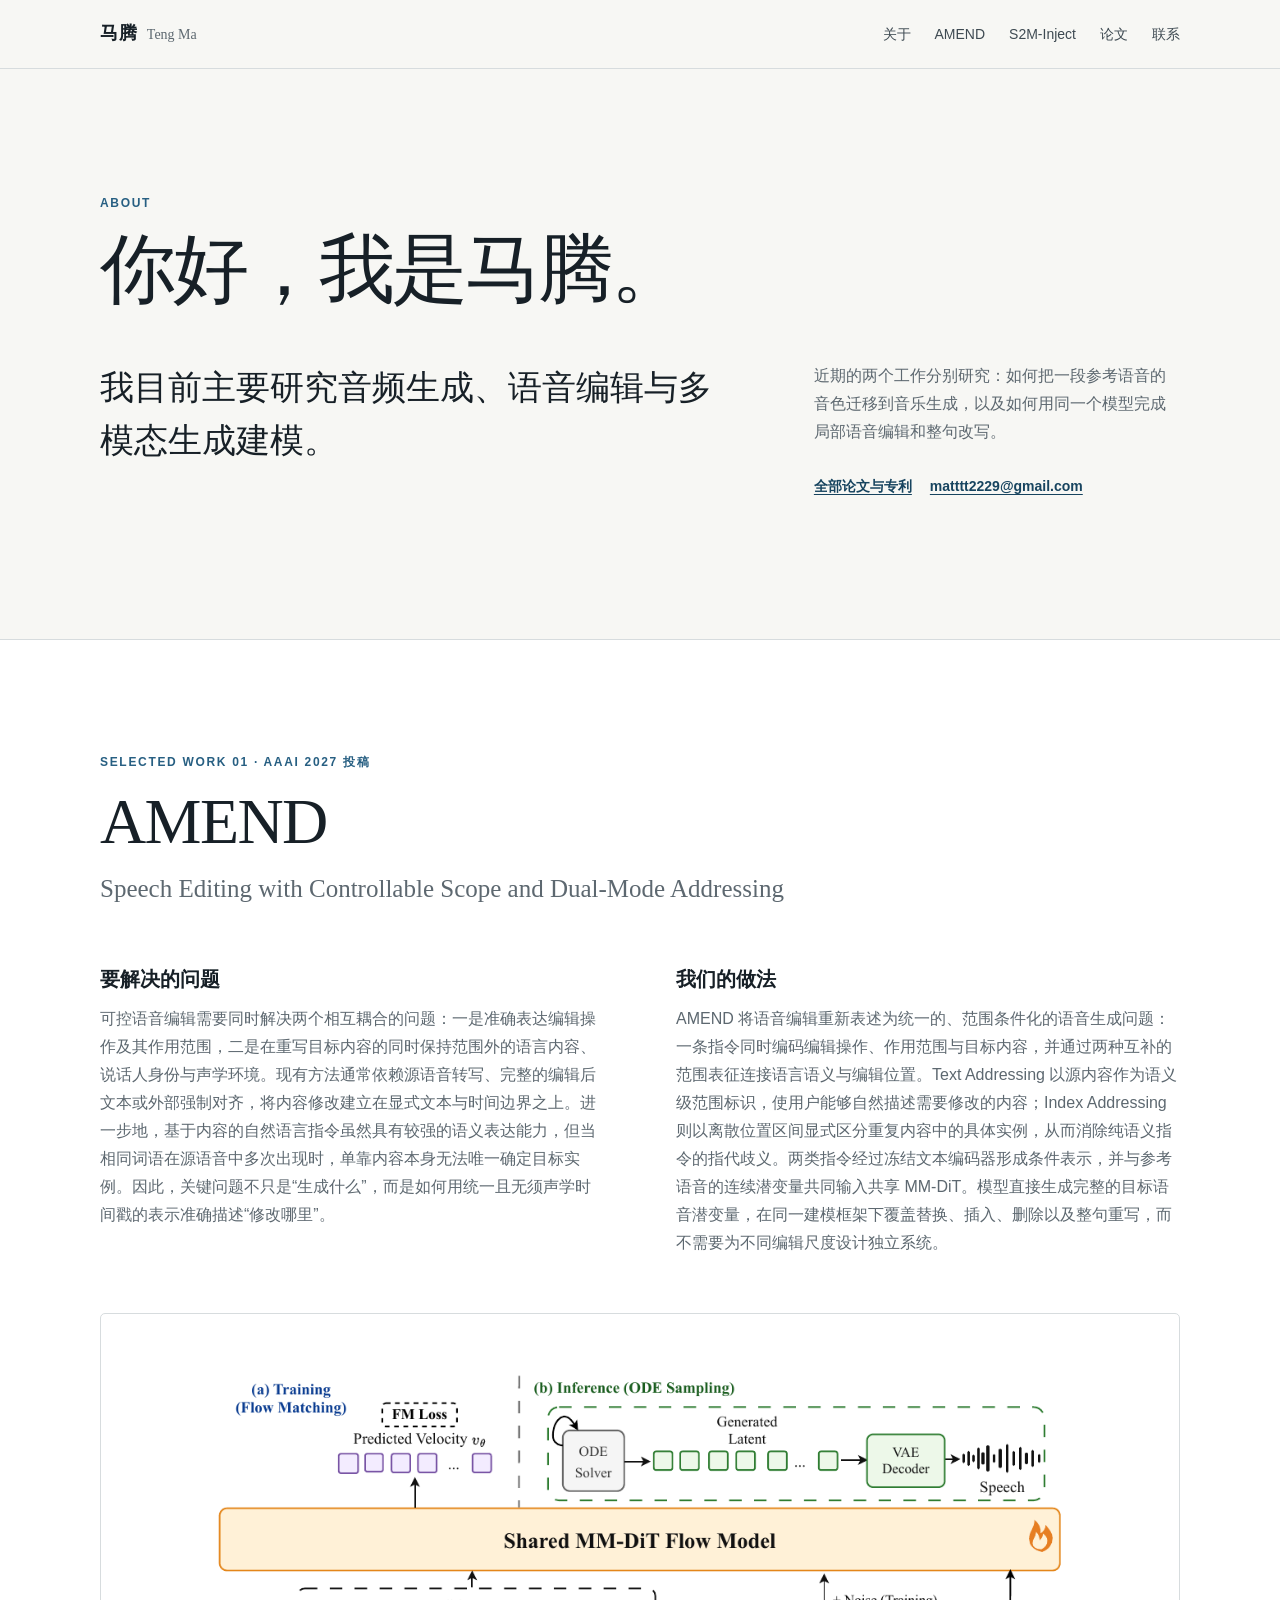
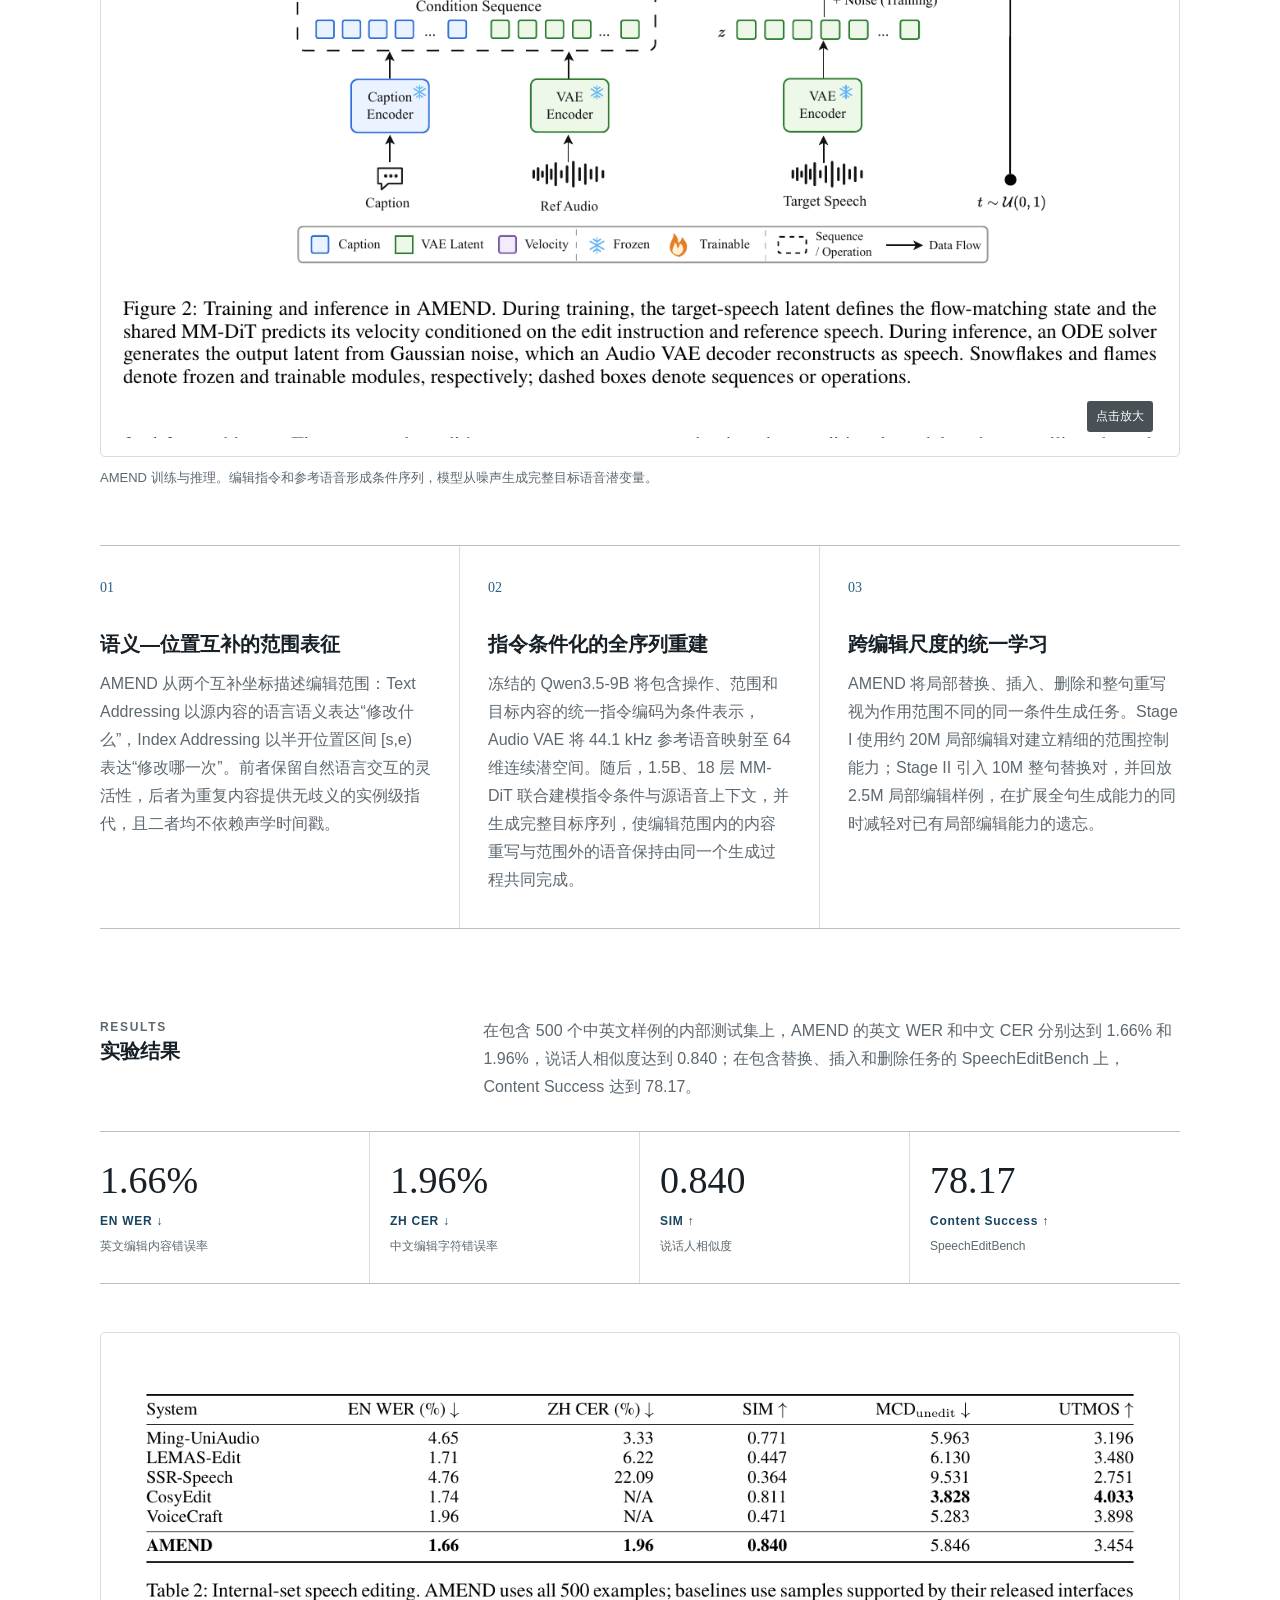
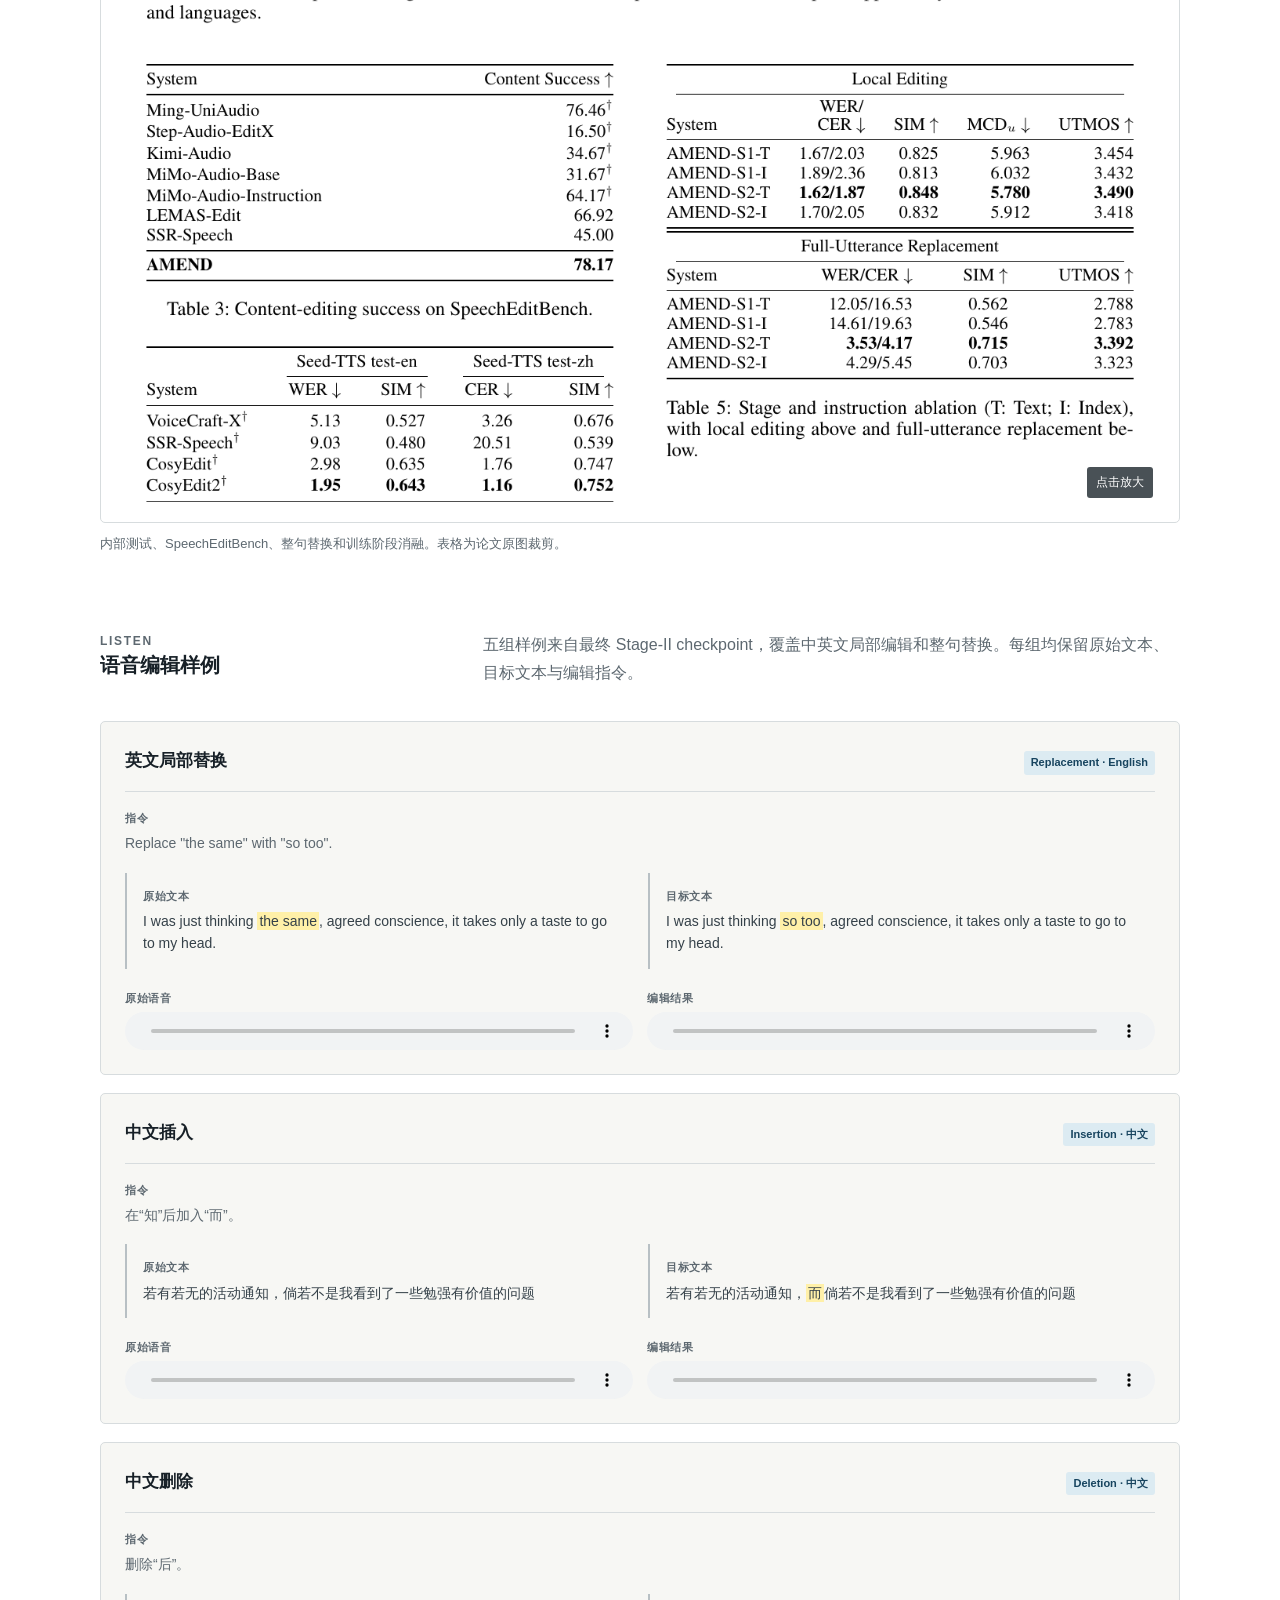
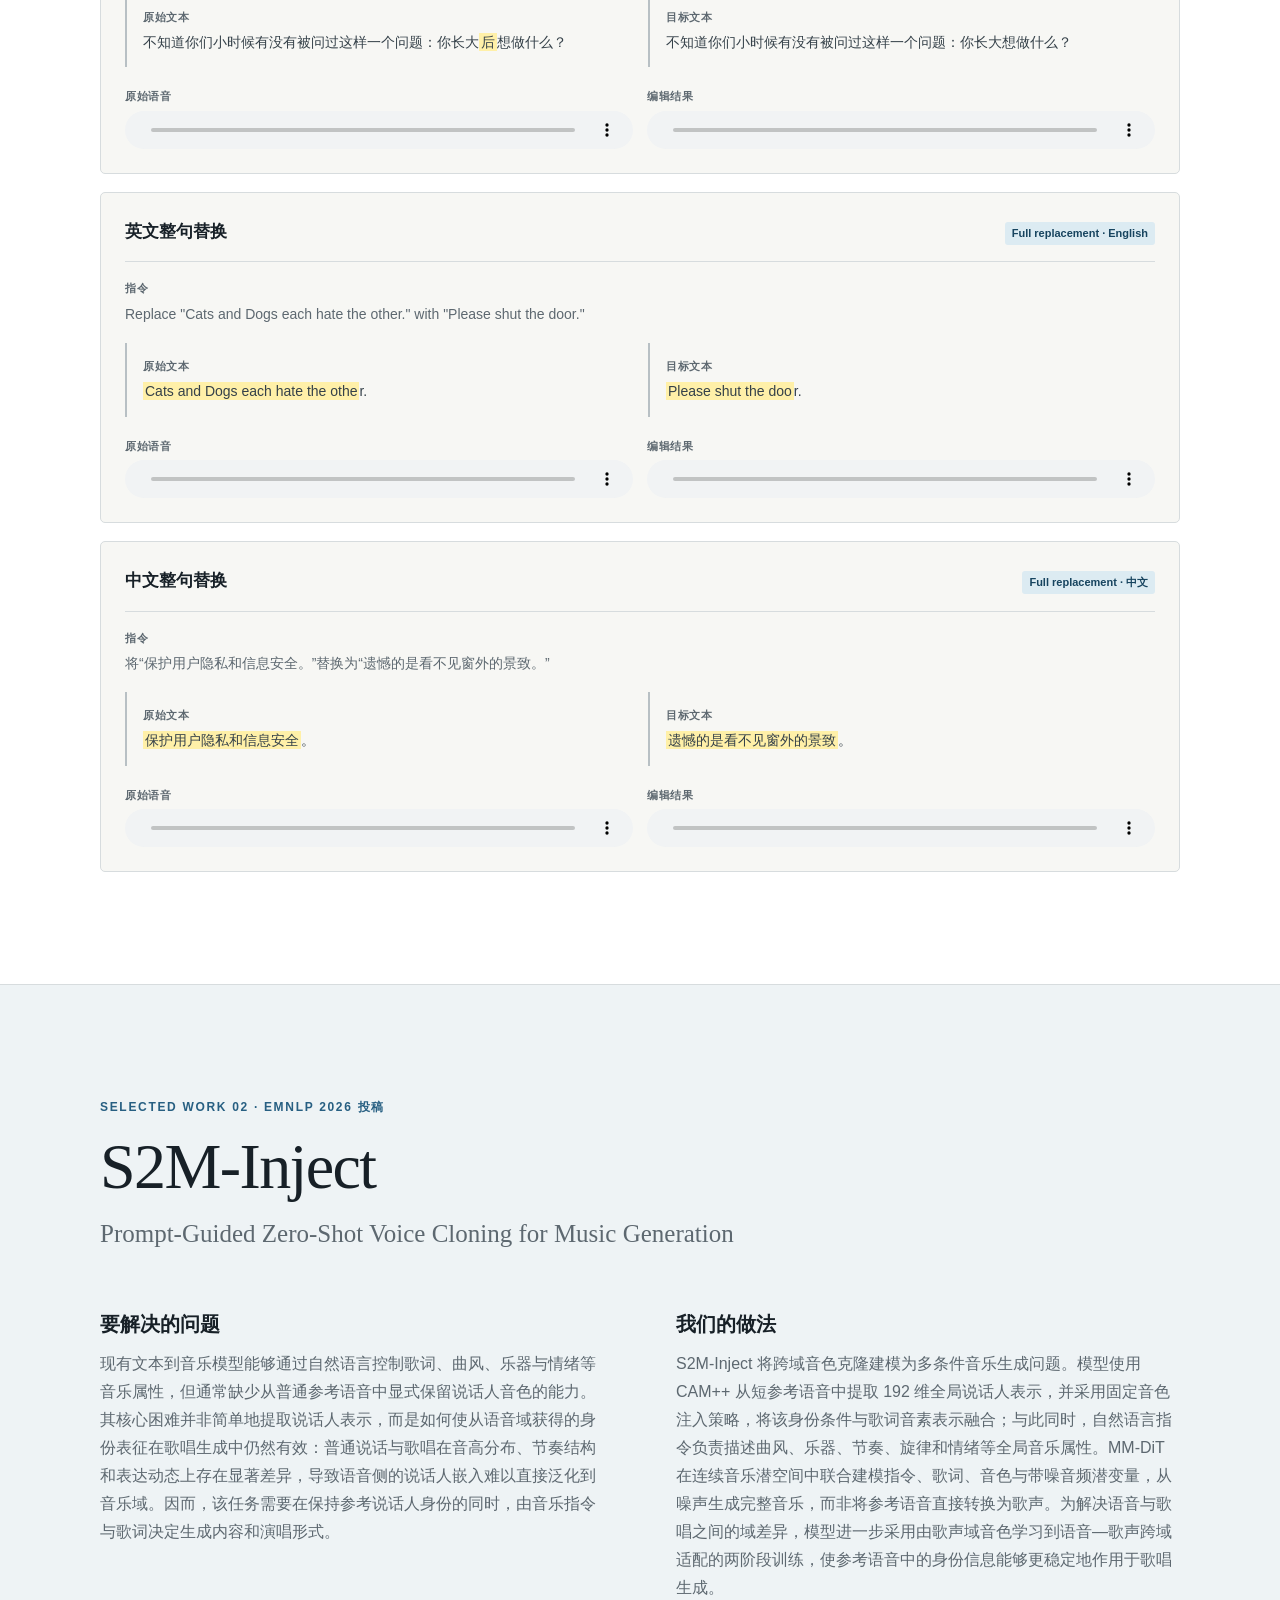
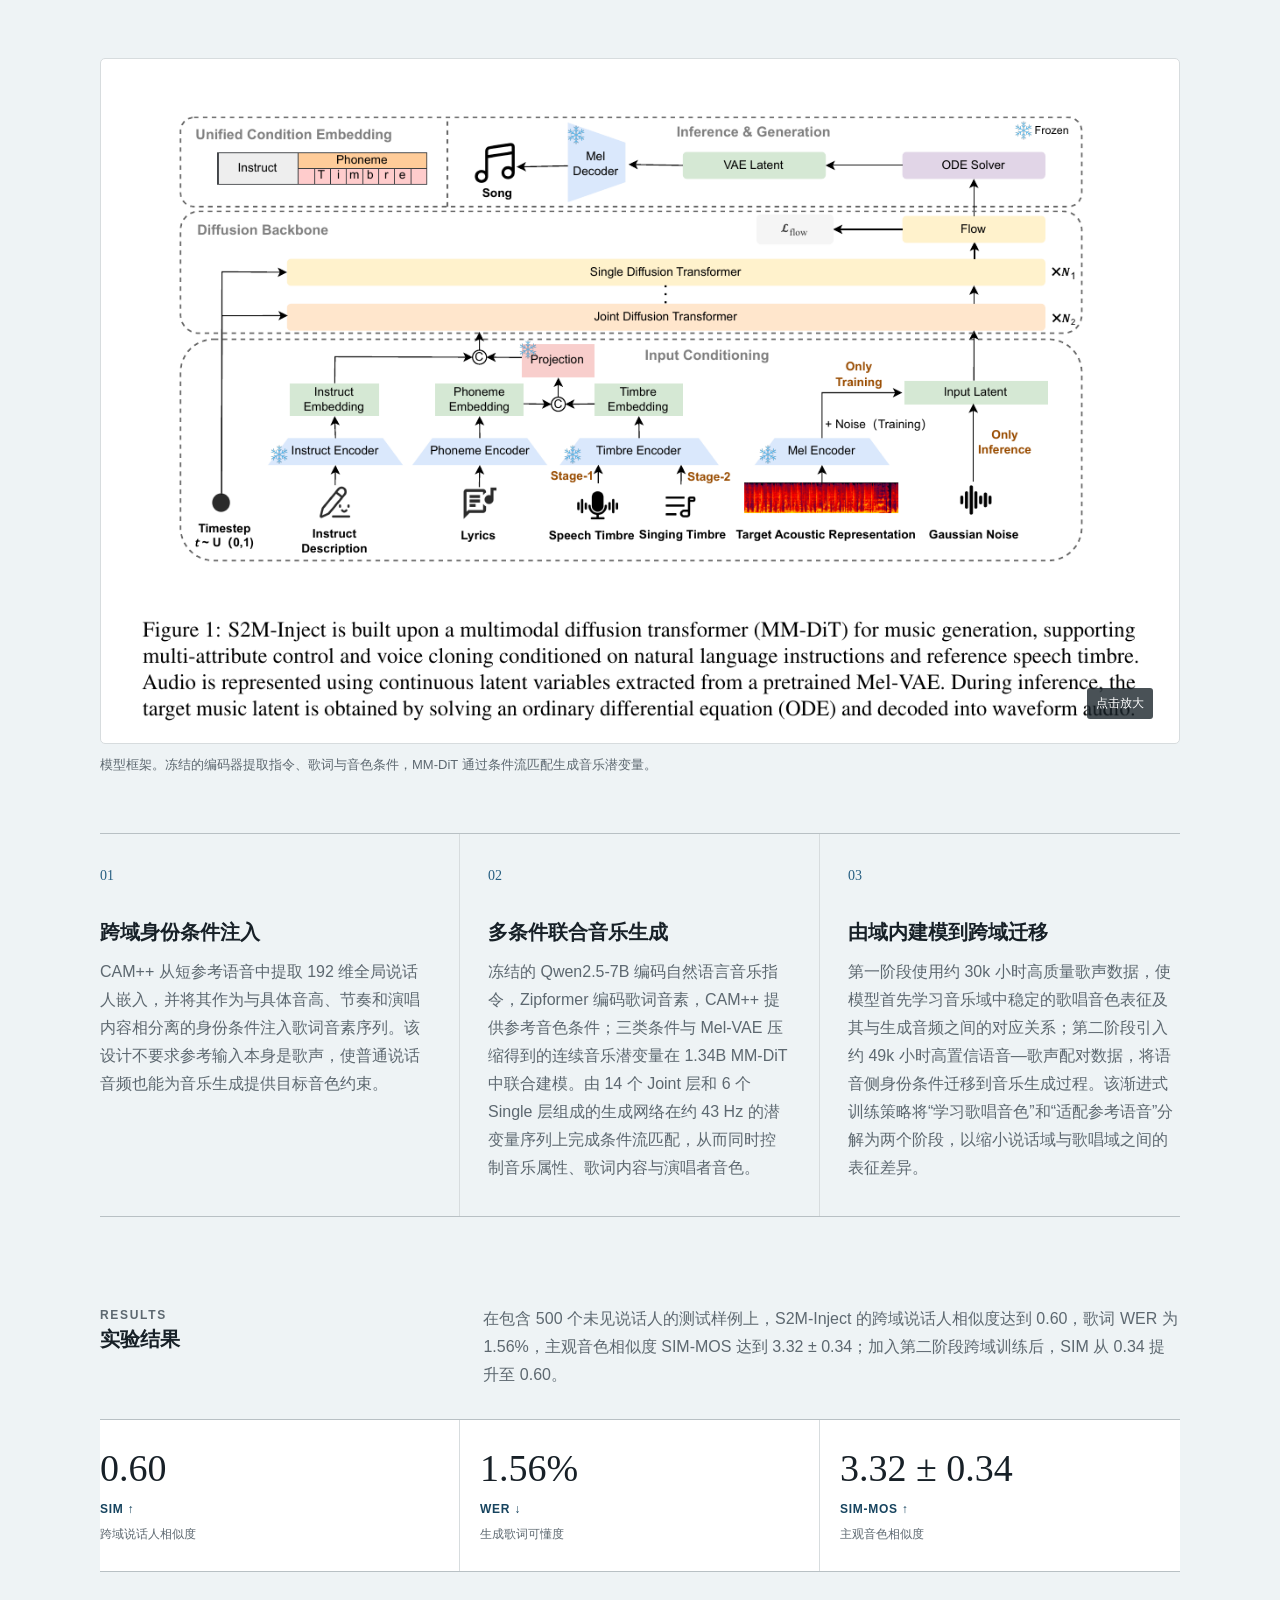
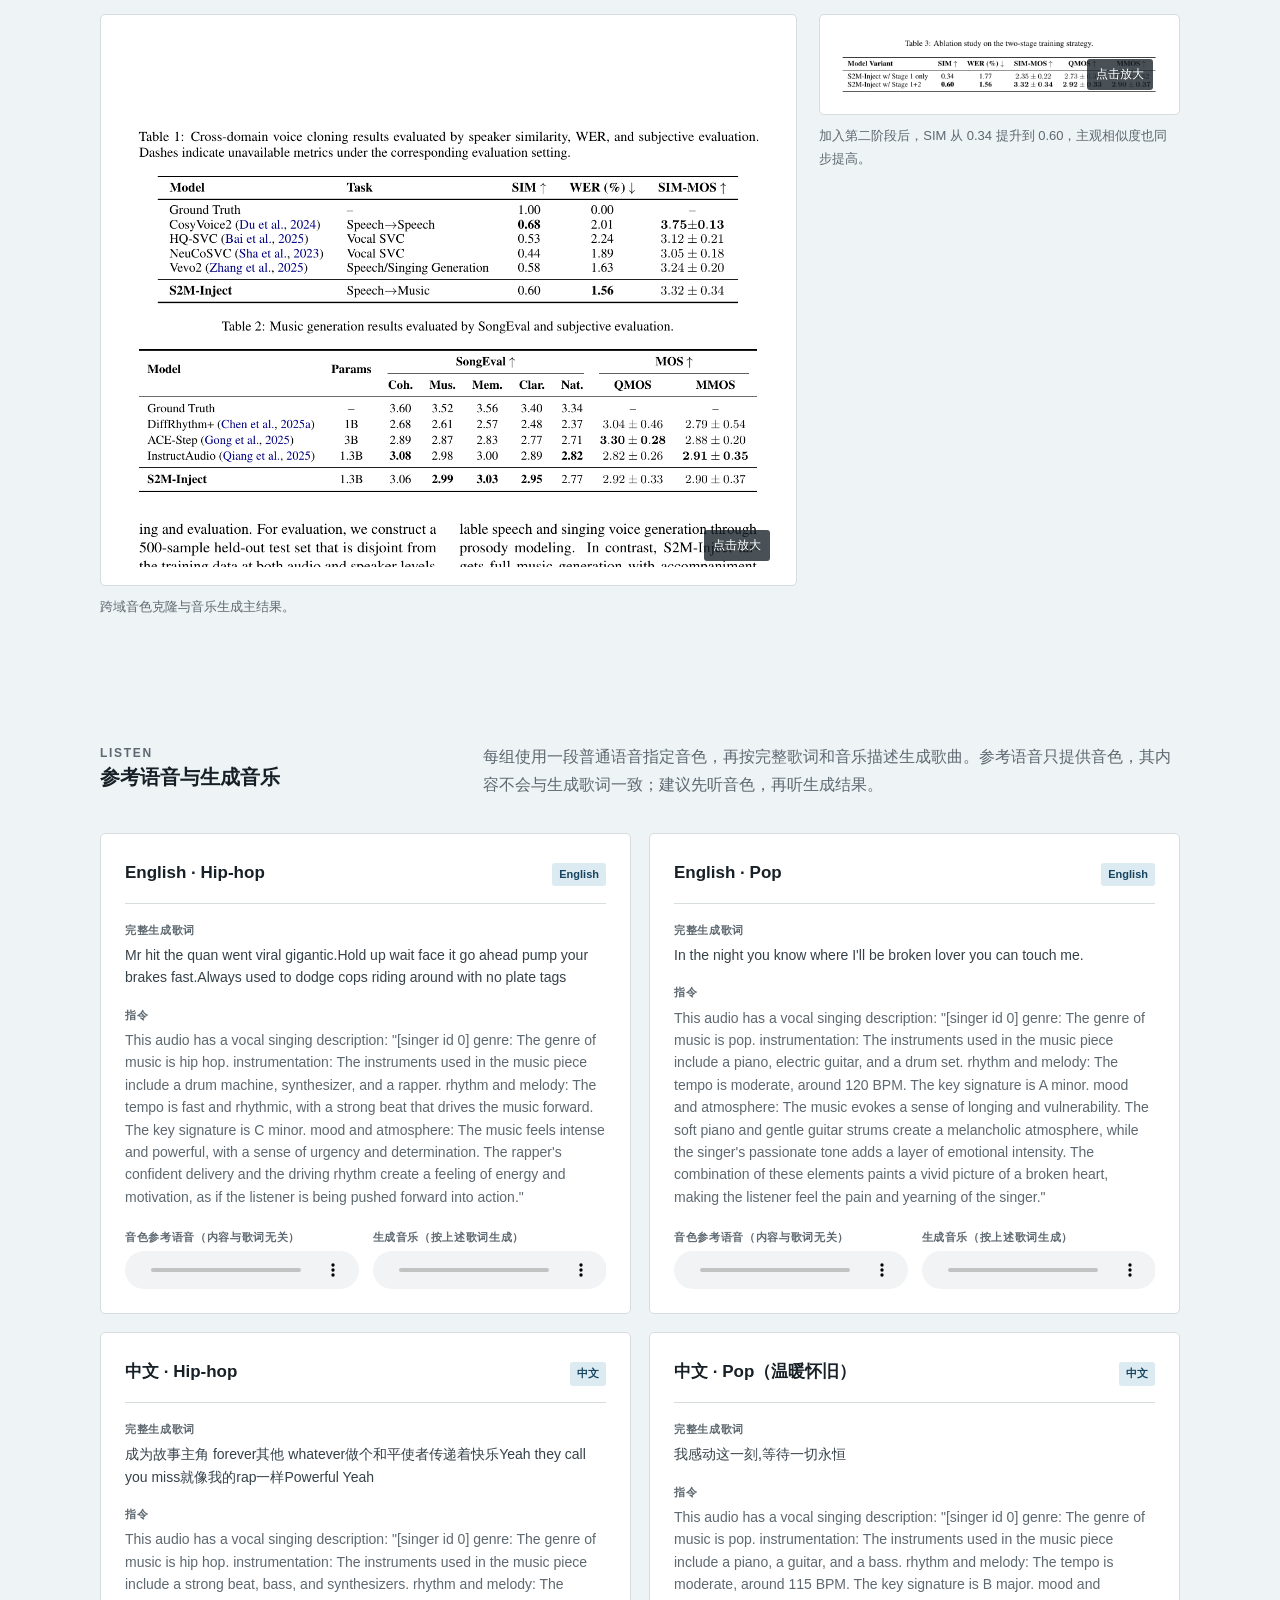
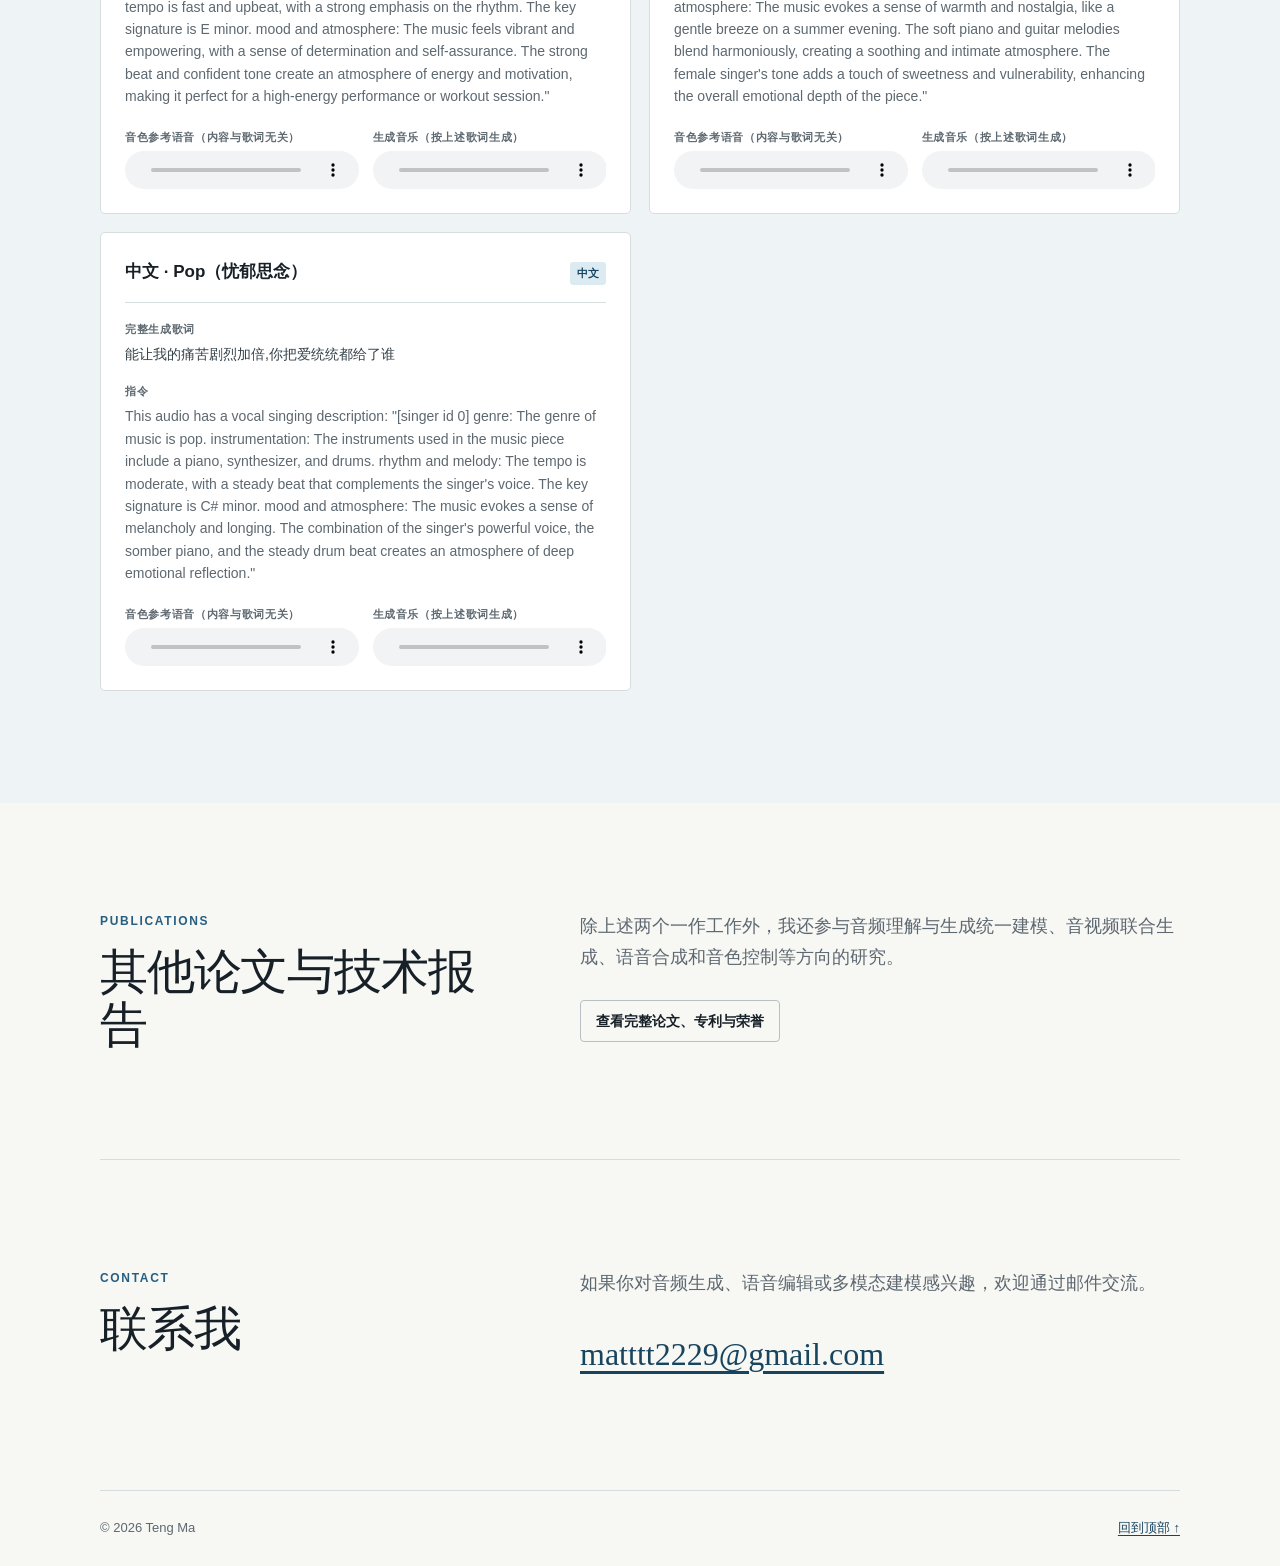
==== commit bbf8b5f4: "Add files via upload" ====
--- a/index.html
+++ b/index.html
@@ -38,7 +38,7 @@
       <p class="section-label">ABOUT</p>
       <h1 id="intro-title">你好，我是马腾。</h1>
       <div class="intro-grid">
-        <p class="intro-lead">我目前主要做音频生成、语音编辑和多模态建模。相比宽泛地描述“模型能力”，我更希望把问题、方法和实验结果讲清楚。</p>
+        <p class="intro-lead">我目前主要研究音频生成、语音编辑与多模态生成建模。</p>
         <div class="intro-note">
           <p>近期的两个工作分别研究：如何把一段参考语音的音色迁移到音乐生成，以及如何用同一个模型完成局部语音编辑和整句改写。</p>
           <div class="plain-links">
@@ -62,11 +62,11 @@
         <div class="problem-grid">
           <div>
             <h3>要解决的问题</h3>
-            <p>语音编辑不仅要生成正确的新内容，还要找到真正需要修改的位置，并保持其他区域的内容、音色和声学环境。已有系统常依赖源语音转写、完整目标文本或外部强制对齐；当同一个词重复出现时，仅靠文字也不容易说明要改哪一次。</p>
+            <p>可控语音编辑需要同时解决两个相互耦合的问题：一是准确表达编辑操作及其作用范围，二是在重写目标内容的同时保持范围外的语言内容、说话人身份与声学环境。现有方法通常依赖源语音转写、完整的编辑后文本或外部强制对齐，将内容修改建立在显式文本与时间边界之上。进一步地，基于内容的自然语言指令虽然具有较强的语义表达能力，但当相同词语在源语音中多次出现时，单靠内容本身无法唯一确定目标实例。因此，关键问题不只是“生成什么”，而是如何用统一且无须声学时间戳的表示准确描述“修改哪里”。</p>
           </div>
           <div>
             <h3>我们的做法</h3>
-            <p>AMEND 用一条指令同时描述操作、范围和目标内容。Text Addressing 根据原文语义定位，Index Addressing 用位置区间消除重复内容的歧义；替换、插入、删除和整句替换共享同一个模型与接口。</p>
+            <p>AMEND 将语音编辑重新表述为统一的、范围条件化的语音生成问题：一条指令同时编码编辑操作、作用范围与目标内容，并通过两种互补的范围表征连接语言语义与编辑位置。Text Addressing 以源内容作为语义级范围标识，使用户能够自然描述需要修改的内容；Index Addressing 则以离散位置区间显式区分重复内容中的具体实例，从而消除纯语义指令的指代歧义。两类指令经过冻结文本编码器形成条件表示，并与参考语音的连续潜变量共同输入共享 MM-DiT。模型直接生成完整的目标语音潜变量，在同一建模框架下覆盖替换、插入、删除以及整句重写，而不需要为不同编辑尺度设计独立系统。</p>
           </div>
         </div>
 
@@ -79,14 +79,14 @@
         </figure>
 
         <div class="method-list" aria-label="AMEND 方法要点">
-          <article><span>01</span><h3>双模式寻址</h3><p>Text 指令适合自然地描述“改什么”；Index 指令可明确指定重复词中的某一次或一个半开位置区间。</p></article>
-          <article><span>02</span><h3>共享流模型</h3><p>冻结的 Qwen3.5-9B 与 Audio VAE 编码指令和 44.1 kHz 参考语音；1.5B、18 层 MM-DiT 在 64 维连续潜空间生成完整结果。</p></article>
-          <article><span>03</span><h3>从局部到整句</h3><p>Stage I 使用约 20M 局部编辑对；Stage II 加入 10M 整句替换对，并回放 2.5M 局部样例以保持原有编辑能力。</p></article>
+          <article><span>01</span><h3>语义—位置互补的范围表征</h3><p>AMEND 从两个互补坐标描述编辑范围：Text Addressing 以源内容的语言语义表达“修改什么”，Index Addressing 以半开位置区间 [s,e) 表达“修改哪一次”。前者保留自然语言交互的灵活性，后者为重复内容提供无歧义的实例级指代，且二者均不依赖声学时间戳。</p></article>
+          <article><span>02</span><h3>指令条件化的全序列重建</h3><p>冻结的 Qwen3.5-9B 将包含操作、范围和目标内容的统一指令编码为条件表示，Audio VAE 将 44.1 kHz 参考语音映射至 64 维连续潜空间。随后，1.5B、18 层 MM-DiT 联合建模指令条件与源语音上下文，并生成完整目标序列，使编辑范围内的内容重写与范围外的语音保持由同一个生成过程共同完成。</p></article>
+          <article><span>03</span><h3>跨编辑尺度的统一学习</h3><p>AMEND 将局部替换、插入、删除和整句重写视为作用范围不同的同一条件生成任务。Stage I 使用约 20M 局部编辑对建立精细的范围控制能力；Stage II 引入 10M 整句替换对，并回放 2.5M 局部编辑样例，在扩展全句生成能力的同时减轻对已有局部编辑能力的遗忘。</p></article>
         </div>
 
         <div class="results-heading">
           <div><p class="section-label">RESULTS</p><h3>实验结果</h3></div>
-          <p>内部测试集包含 500 个中英文样例；SpeechEditBench 包含 600 个替换、插入和删除样例。</p>
+          <p>在包含 500 个中英文样例的内部测试集上，AMEND 的英文 WER 和中文 CER 分别达到 1.66% 和 1.96%，说话人相似度达到 0.840；在包含替换、插入和删除任务的 SpeechEditBench 上，Content Success 达到 78.17。</p>
         </div>
         <div class="metric-strip" aria-label="AMEND 主要指标">
           <div><strong>1.66%</strong><span>EN WER ↓</span><small>英文编辑内容错误率</small></div>
@@ -123,11 +123,11 @@
         <div class="problem-grid">
           <div>
             <h3>要解决的问题</h3>
-            <p>多数文本到音乐模型可以控制歌词、风格和乐器，却不能直接使用普通说话声指定歌唱者的音色。参考语音容易采集，但说话与歌唱在音高、节奏和表达方式上差异很大，直接使用语音侧的说话人表示容易在生成歌声中丢失身份信息。</p>
+            <p>现有文本到音乐模型能够通过自然语言控制歌词、曲风、乐器与情绪等音乐属性，但通常缺少从普通参考语音中显式保留说话人音色的能力。其核心困难并非简单地提取说话人表示，而是如何使从语音域获得的身份表征在歌唱生成中仍然有效：普通说话与歌唱在音高分布、节奏结构和表达动态上存在显著差异，导致语音侧的说话人嵌入难以直接泛化到音乐域。因而，该任务需要在保持参考说话人身份的同时，由音乐指令与歌词决定生成内容和演唱形式。</p>
           </div>
           <div>
             <h3>我们的做法</h3>
-            <p>S2M-Inject 将自然语言指令、歌词/音素、参考音色和音乐潜变量一起送入 MM-DiT。模型不是把参考语音变成现成歌曲，而是从噪声生成完整音乐，同时让其中的人声尽量保留参考说话人的音色。</p>
+            <p>S2M-Inject 将跨域音色克隆建模为多条件音乐生成问题。模型使用 CAM++ 从短参考语音中提取 192 维全局说话人表示，并采用固定音色注入策略，将该身份条件与歌词音素表示融合；与此同时，自然语言指令负责描述曲风、乐器、节奏、旋律和情绪等全局音乐属性。MM-DiT 在连续音乐潜空间中联合建模指令、歌词、音色与带噪音频潜变量，从噪声生成完整音乐，而非将参考语音直接转换为歌声。为解决语音与歌唱之间的域差异，模型进一步采用由歌声域音色学习到语音—歌声跨域适配的两阶段训练，使参考语音中的身份信息能够更稳定地作用于歌唱生成。</p>
           </div>
         </div>
 
@@ -140,14 +140,14 @@
         </figure>
 
         <div class="method-list" aria-label="S2M-Inject 方法要点">
-          <article><span>01</span><h3>统一条件表示</h3><p>Qwen2.5-7B 编码音乐描述，Zipformer 编码歌词/音素，CAM++ 从参考语音提取 192 维说话人表示。</p></article>
-          <article><span>02</span><h3>连续潜空间生成</h3><p>44.1 kHz 音频由 Mel-VAE 压缩到约 43 Hz 的连续潜变量；1.34B MM-DiT 由 14 个 Joint 层和 6 个 Single 层组成。</p></article>
-          <article><span>03</span><h3>两阶段音色训练</h3><p>第一阶段用 30k 小时干净歌声学习音乐域音色；第二阶段用约 49k 小时高置信语音—歌声对缩小说话与歌唱之间的域差异。</p></article>
+          <article><span>01</span><h3>跨域身份条件注入</h3><p>CAM++ 从短参考语音中提取 192 维全局说话人嵌入，并将其作为与具体音高、节奏和演唱内容相分离的身份条件注入歌词音素序列。该设计不要求参考输入本身是歌声，使普通说话音频也能为音乐生成提供目标音色约束。</p></article>
+          <article><span>02</span><h3>多条件联合音乐生成</h3><p>冻结的 Qwen2.5-7B 编码自然语言音乐指令，Zipformer 编码歌词音素，CAM++ 提供参考音色条件；三类条件与 Mel-VAE 压缩得到的连续音乐潜变量在 1.34B MM-DiT 中联合建模。由 14 个 Joint 层和 6 个 Single 层组成的生成网络在约 43 Hz 的潜变量序列上完成条件流匹配，从而同时控制音乐属性、歌词内容与演唱者音色。</p></article>
+          <article><span>03</span><h3>由域内建模到跨域迁移</h3><p>第一阶段使用约 30k 小时高质量歌声数据，使模型首先学习音乐域中稳定的歌唱音色表征及其与生成音频之间的对应关系；第二阶段引入约 49k 小时高置信语音—歌声配对数据，将语音侧身份条件迁移到音乐生成过程。该渐进式训练策略将“学习歌唱音色”和“适配参考语音”分解为两个阶段，以缩小说话域与歌唱域之间的表征差异。</p></article>
         </div>
 
         <div class="results-heading">
           <div><p class="section-label">RESULTS</p><h3>实验结果</h3></div>
-          <p>测试集包含 500 个未见过的说话人/音频样例。下列数值均来自论文中的同一版实验。</p>
+          <p>在包含 500 个未见说话人的测试样例上，S2M-Inject 的跨域说话人相似度达到 0.60，歌词 WER 为 1.56%，主观音色相似度 SIM-MOS 达到 3.32 ± 0.34；加入第二阶段跨域训练后，SIM 从 0.34 提升至 0.60。</p>
         </div>
         <div class="metric-strip metric-strip-s2m" aria-label="S2M-Inject 主要指标">
           <div><strong>0.60</strong><span>SIM ↑</span><small>跨域说话人相似度</small></div>
--- a/assets/css/styles.css
+++ b/assets/css/styles.css
@@ -1,412 +1,945 @@
 :root {
-  --bg: #080d19;
-  --bg-deep: #050812;
-  --surface: rgba(18, 27, 48, 0.76);
-  --surface-solid: #111a2e;
-  --surface-light: #17223b;
-  --line: rgba(173, 194, 232, 0.15);
-  --line-strong: rgba(173, 194, 232, 0.28);
-  --text: #f3f6fd;
-  --muted: #a4afc4;
-  --dim: #73809a;
-  --blue: #6b9cff;
-  --blue-bright: #83b5ff;
-  --cyan: #5ce1e6;
-  --violet: #b683ff;
-  --pink: #e499ff;
-  --green: #57d7aa;
-  --max-width: 1180px;
-  --radius-lg: 28px;
-  --radius-md: 19px;
-  --radius-sm: 12px;
-  --shadow: 0 30px 90px rgba(0, 0, 0, 0.35);
-  color-scheme: dark;
-  font-family: Inter, ui-sans-serif, -apple-system, BlinkMacSystemFont, "Segoe UI", "PingFang SC", "Hiragino Sans GB", "Microsoft YaHei", sans-serif;
-}
-
-* { box-sizing: border-box; }
-html { scroll-behavior: smooth; }
+  --paper: #f7f7f4;
+  --surface: #ffffff;
+  --surface-soft: #eef3f5;
+  --ink: #172027;
+  --muted: #5d6870;
+  --line: #d7dcde;
+  --line-dark: #b8c0c4;
+  --accent: #275f82;
+  --accent-dark: #17445f;
+  --accent-soft: #dcebf2;
+  --mark: #fff0a8;
+  --max-width: 1080px;
+  --text-width: 760px;
+  color-scheme: light;
+}
+
+*,
+*::before,
+*::after {
+  box-sizing: border-box;
+}
+
+html {
+  scroll-behavior: smooth;
+}
+
 body {
   margin: 0;
-  min-width: 320px;
-  color: var(--text);
-  background:
-    radial-gradient(circle at 50% -10%, rgba(63, 100, 178, 0.13), transparent 38rem),
-    linear-gradient(180deg, var(--bg-deep), var(--bg) 22rem, #090f1c);
+  background: var(--paper);
+  color: var(--ink);
+  font-family: Inter, ui-sans-serif, -apple-system, BlinkMacSystemFont, "Segoe UI", "PingFang SC", "Hiragino Sans GB", "Microsoft YaHei", sans-serif;
   font-size: 16px;
-  line-height: 1.7;
-  overflow-x: hidden;
-}
-
-body::before {
+  line-height: 1.75;
+  text-rendering: optimizeLegibility;
+}
+
+img {
+  display: block;
+  max-width: 100%;
+}
+
+a {
+  color: var(--accent-dark);
+  text-underline-offset: 0.2em;
+}
+
+button,
+audio {
+  font: inherit;
+}
+
+button,
+a {
+  -webkit-tap-highlight-color: transparent;
+}
+
+:focus-visible {
+  outline: 3px solid #6ea4c4;
+  outline-offset: 3px;
+}
+
+[hidden] {
+  display: none !important;
+}
+
+.container {
+  width: min(calc(100% - 40px), var(--max-width));
+  margin-inline: auto;
+}
+
+.sr-only {
+  position: absolute;
+  width: 1px;
+  height: 1px;
+  padding: 0;
+  margin: -1px;
+  overflow: hidden;
+  clip: rect(0, 0, 0, 0);
+  white-space: nowrap;
+  border: 0;
+}
+
+.skip-link {
   position: fixed;
-  inset: 0;
-  z-index: -3;
-  content: "";
-  pointer-events: none;
-  opacity: 0.17;
-  background-image: linear-gradient(rgba(255,255,255,.025) 1px, transparent 1px), linear-gradient(90deg, rgba(255,255,255,.025) 1px, transparent 1px);
-  background-size: 44px 44px;
-  mask-image: linear-gradient(to bottom, black, transparent 75%);
-}
-
-a { color: inherit; text-decoration: none; }
-button, input { font: inherit; }
-button { color: inherit; }
-img, svg { display: block; max-width: 100%; }
-p, h1, h2, h3, h4 { margin-top: 0; }
-
-:focus-visible { outline: 3px solid var(--cyan); outline-offset: 4px; }
-.sr-only { position: absolute; width: 1px; height: 1px; padding: 0; margin: -1px; overflow: hidden; clip: rect(0,0,0,0); white-space: nowrap; border: 0; }
-.skip-link { position: fixed; left: 18px; top: -70px; z-index: 100; padding: 10px 16px; color: #07111a; background: var(--cyan); border-radius: 8px; font-weight: 700; transition: top .2s ease; }
-.skip-link:focus { top: 16px; }
-.container { width: min(calc(100% - 40px), var(--max-width)); margin-inline: auto; }
-.section { padding-block: 112px; }
-
-.ambient { position: fixed; z-index: -2; width: 520px; height: 520px; border-radius: 50%; filter: blur(120px); opacity: .12; pointer-events: none; }
-.ambient-blue { top: 16%; left: -310px; background: var(--blue); }
-.ambient-violet { top: 56%; right: -330px; background: var(--violet); }
-
-.site-header { position: sticky; top: 0; z-index: 50; border-bottom: 1px solid transparent; transition: background .25s ease, border-color .25s ease, backdrop-filter .25s ease; }
-.site-header.is-scrolled { background: rgba(5, 8, 18, .78); border-color: var(--line); backdrop-filter: blur(18px); }
-.nav-shell { min-height: 78px; display: flex; align-items: center; justify-content: space-between; }
-.brand { display: inline-flex; align-items: center; gap: 12px; font-weight: 750; letter-spacing: .02em; }
-.brand small { display: block; margin-top: -4px; color: var(--dim); font-size: 10px; font-weight: 600; letter-spacing: .14em; text-transform: uppercase; }
-.brand-mark { display: flex; height: 27px; align-items: center; gap: 3px; }
-.brand-mark i { display: block; width: 3px; border-radius: 4px; background: linear-gradient(var(--cyan), var(--blue)); }
-.brand-mark i:nth-child(1) { height: 10px; }
-.brand-mark i:nth-child(2) { height: 24px; }
-.brand-mark i:nth-child(3) { height: 17px; }
-.brand-mark i:nth-child(4) { height: 8px; }
-.site-nav { display: flex; align-items: center; gap: 30px; }
-.site-nav a { position: relative; color: var(--muted); font-size: 14px; font-weight: 600; }
-.site-nav a:not(.nav-contact)::after { position: absolute; left: 0; right: 100%; bottom: -7px; height: 1px; content: ""; background: var(--blue-bright); transition: right .2s ease; }
-.site-nav a:hover, .site-nav a.is-active { color: var(--text); }
-.site-nav a:hover::after, .site-nav a.is-active::after { right: 0; }
-.nav-contact { padding: 9px 16px; color: var(--text) !important; border: 1px solid var(--line-strong); border-radius: 999px; }
-.nav-contact:hover { border-color: var(--blue); background: rgba(107,156,255,.08); }
-.nav-toggle { display: none; border: 0; background: none; }
-
-.hero { min-height: calc(100svh - 78px); display: grid; grid-template-columns: 1.08fr .92fr; align-items: center; gap: 62px; padding-block: 70px 90px; }
-.eyebrow, .section-index { margin-bottom: 17px; color: var(--blue-bright); font-size: 12px; font-weight: 750; letter-spacing: .13em; text-transform: uppercase; }
-.eyebrow { display: flex; align-items: center; gap: 10px; }
-.eyebrow span { width: 7px; height: 7px; border-radius: 50%; background: var(--green); box-shadow: 0 0 18px var(--green); }
-.hero h1 { max-width: 720px; margin-bottom: 27px; font-size: clamp(3.25rem, 6.3vw, 5.8rem); line-height: .99; letter-spacing: -.065em; }
-.text-gradient { color: transparent; background: linear-gradient(100deg, var(--blue-bright), var(--cyan) 85%); background-clip: text; -webkit-background-clip: text; }
-.hero-lead { max-width: 650px; margin-bottom: 34px; color: var(--muted); font-size: 18px; line-height: 1.8; }
-.hero-actions, .project-actions { display: flex; flex-wrap: wrap; align-items: center; gap: 14px; }
-.button { display: inline-flex; min-height: 48px; align-items: center; justify-content: center; gap: 12px; padding: 10px 21px; border: 1px solid var(--line-strong); border-radius: 999px; font-size: 14px; font-weight: 750; transition: transform .2s ease, background .2s ease, border-color .2s ease, box-shadow .2s ease; }
-.button:hover { transform: translateY(-2px); }
-.button-primary { color: #07101d; border-color: transparent; background: linear-gradient(120deg, var(--blue-bright), #8bd5ff); box-shadow: 0 12px 35px rgba(107,156,255,.2); }
-.button-primary:hover { box-shadow: 0 16px 42px rgba(107,156,255,.32); }
-.button-violet { color: #130a20; border-color: transparent; background: linear-gradient(120deg, #bd8cff, #e2a5ff); box-shadow: 0 12px 35px rgba(182,131,255,.2); }
-.button-ghost { background: rgba(255,255,255,.02); }
-.button-ghost:hover { border-color: var(--blue); background: rgba(107,156,255,.07); }
-.text-link { color: var(--blue-bright); font-size: 14px; font-weight: 700; }
-.text-link:hover { color: var(--cyan); }
-.hero-facts { display: flex; gap: 31px; margin-top: 54px; }
-.hero-facts div { padding-left: 15px; border-left: 1px solid var(--line-strong); }
-.hero-facts strong, .hero-facts span { display: block; }
-.hero-facts strong { font-size: 15px; }
-.hero-facts span { color: var(--dim); font-size: 11px; }
-
-.hero-visual { position: relative; min-height: 540px; display: grid; place-items: center; isolation: isolate; }
-.visual-grid { position: absolute; inset: 9% 0; z-index: -3; border: 1px solid var(--line); border-radius: 50%; background-image: linear-gradient(rgba(255,255,255,.05) 1px, transparent 1px), linear-gradient(90deg, rgba(255,255,255,.05) 1px, transparent 1px); background-size: 30px 30px; mask-image: radial-gradient(circle, black 15%, transparent 68%); }
-.orb { position: relative; width: 205px; aspect-ratio: 1; display: grid; place-items: center; border: 1px solid rgba(131,181,255,.5); border-radius: 50%; background: radial-gradient(circle at 40% 34%, rgba(92,225,230,.2), rgba(107,156,255,.12) 40%, rgba(10,19,36,.93) 72%); box-shadow: 0 0 90px rgba(107,156,255,.17), inset 0 0 50px rgba(92,225,230,.08); }
-.orb::before, .orb::after { position: absolute; inset: -19px; content: ""; border: 1px dashed rgba(131,181,255,.24); border-radius: 50%; animation: spin 24s linear infinite; }
-.orb::after { inset: -42px; border-style: solid; border-color: rgba(92,225,230,.11); animation-direction: reverse; }
-.orb-label { position: absolute; z-index: 2; font-size: 18px; font-weight: 800; letter-spacing: .23em; text-indent: .23em; }
-.radial-wave { display: flex; height: 82px; align-items: center; gap: 5px; opacity: .46; }
-.radial-wave i { width: 3px; height: var(--h, 30px); border-radius: 5px; background: linear-gradient(var(--cyan), var(--blue)); }
-.radial-wave i:nth-child(1), .radial-wave i:nth-child(9) { --h: 18px; }
-.radial-wave i:nth-child(2), .radial-wave i:nth-child(8) { --h: 42px; }
-.radial-wave i:nth-child(3), .radial-wave i:nth-child(7) { --h: 64px; }
-.radial-wave i:nth-child(4), .radial-wave i:nth-child(6) { --h: 49px; }
-.radial-wave i:nth-child(5) { --h: 82px; }
-.orbit { position: absolute; width: 350px; height: 350px; border: 1px solid rgba(173,194,232,.13); border-radius: 50%; animation: spin 34s linear infinite; }
-.orbit span { position: absolute; top: 7px; left: 50%; padding: 4px 10px; color: var(--muted); background: var(--bg); border: 1px solid var(--line); border-radius: 999px; font-size: 10px; white-space: nowrap; transform: translateX(-50%); }
-.orbit-two { width: 430px; height: 430px; animation-duration: 44s; animation-direction: reverse; transform: rotate(115deg); }
-.orbit-two span { transform: translateX(-50%) rotate(-115deg); }
-.orbit-three { width: 500px; height: 500px; animation-duration: 54s; transform: rotate(235deg); }
-.orbit-three span { transform: translateX(-50%) rotate(-235deg); }
-.signal-card { position: absolute; z-index: 3; display: flex; align-items: center; gap: 11px; padding: 12px 15px; border: 1px solid var(--line-strong); border-radius: 13px; background: rgba(12,19,35,.84); box-shadow: var(--shadow); backdrop-filter: blur(12px); }
-.signal-card small, .signal-card strong { display: block; }
-.signal-card small { color: var(--dim); font-size: 8px; letter-spacing: .16em; }
-.signal-card strong { font-size: 12px; }
-.signal-top { top: 18%; right: -1%; }
-.signal-bottom { bottom: 15%; left: -4%; }
-.signal-dot { width: 8px; height: 8px; border-radius: 50%; background: var(--green); box-shadow: 0 0 14px var(--green); }
-.mini-wave { display: flex; height: 25px; align-items: center; gap: 2px; }
-.mini-wave i { width: 2px; height: 40%; background: var(--violet); }
-.mini-wave i:nth-child(2), .mini-wave i:nth-child(4) { height: 90%; }
-.mini-wave i:nth-child(3) { height: 60%; }
-
-@keyframes spin { to { transform: rotate(360deg); } }
-
-.section-heading { display: flex; align-items: end; justify-content: space-between; gap: 40px; margin-bottom: 46px; }
-.section-heading h2 { margin-bottom: 0; font-size: clamp(2.15rem, 4vw, 3.45rem); line-height: 1.12; letter-spacing: -.045em; }
-.section-heading > p { max-width: 400px; margin-bottom: 3px; color: var(--muted); font-size: 14px; }
-
-.capability-grid { display: grid; grid-template-columns: 1.15fr .85fr .85fr; gap: 16px; }
-.capability-card { position: relative; min-height: 290px; padding: 27px; overflow: hidden; border: 1px solid var(--line); border-radius: var(--radius-md); background: linear-gradient(145deg, rgba(24,35,59,.78), rgba(13,21,39,.76)); transition: transform .25s ease, border-color .25s ease; }
-.capability-card:hover { transform: translateY(-5px); border-color: var(--line-strong); }
-.capability-wide { grid-row: span 1; }
-.capability-card h3 { margin: 35px 0 11px; font-size: 21px; }
-.capability-card p { margin-bottom: 0; color: var(--muted); font-size: 14px; }
-.card-number { position: absolute; top: 22px; right: 24px; color: var(--dim); font-size: 10px; }
-.capability-icon { width: 44px; height: 44px; border: 1px solid rgba(131,181,255,.3); border-radius: 12px; background-color: rgba(107,156,255,.08); }
-.icon-spark { background-image: radial-gradient(circle, var(--cyan) 0 3px, transparent 4px), linear-gradient(45deg, transparent 47%, var(--blue) 48% 52%, transparent 53%), linear-gradient(-45deg, transparent 47%, var(--blue) 48% 52%, transparent 53%); background-size: 100%, 17px 17px, 17px 17px; background-position: center; background-repeat: no-repeat; }
-.icon-stack { background-image: linear-gradient(145deg, transparent 42%, var(--blue) 43% 47%, transparent 48%), linear-gradient(35deg, transparent 42%, var(--cyan) 43% 47%, transparent 48%); }
-.icon-chart { background-image: linear-gradient(to top, var(--blue) 0 45%, transparent 46%), linear-gradient(to top, var(--cyan) 0 70%, transparent 71%), linear-gradient(to top, var(--violet) 0 55%, transparent 56%); background-size: 5px 22px; background-repeat: no-repeat; background-position: 12px bottom 10px, 20px bottom 10px, 28px bottom 10px; }
-.icon-launch { background-image: radial-gradient(circle at 55% 45%, var(--violet) 0 4px, transparent 5px), linear-gradient(135deg, transparent 46%, var(--violet) 47% 53%, transparent 54%); }
-.tag-list { display: flex; flex-wrap: wrap; gap: 8px; margin: 23px 0 0; padding: 0; list-style: none; }
-.tag-list li { padding: 5px 9px; color: #aebbd2; border: 1px solid var(--line); border-radius: 6px; font-size: 10px; }
-.capability-accent { grid-column: span 2; min-height: 240px; background: linear-gradient(125deg, rgba(59,37,91,.52), rgba(22,33,59,.8) 60%); }
-.delivery-line { display: flex; max-width: 480px; align-items: center; gap: 9px; margin-top: 28px; color: #d6c2ef; font-size: 11px; }
-.delivery-line i { flex: 1; height: 1px; background: linear-gradient(90deg, var(--violet), rgba(182,131,255,.1)); }
-
-.featured-project { position: relative; display: grid; grid-template-columns: 1.04fr .96fr; min-height: 540px; margin-bottom: 22px; overflow: hidden; border: 1px solid var(--line); border-radius: var(--radius-lg); background: linear-gradient(135deg, rgba(24,36,62,.82), rgba(10,17,32,.96)); box-shadow: var(--shadow); }
-.featured-project::after { position: absolute; inset: 0; content: ""; pointer-events: none; background: linear-gradient(120deg, rgba(255,255,255,.04), transparent 32%); }
-.project-copy { z-index: 1; padding: clamp(35px, 6vw, 68px); }
-.project-meta { display: flex; flex-wrap: wrap; justify-content: space-between; gap: 10px; margin-bottom: 60px; color: var(--dim); font-size: 10px; letter-spacing: .12em; }
-.project-kicker { margin-bottom: 9px; color: var(--blue-bright); font-size: 11px; font-weight: 700; letter-spacing: .08em; text-transform: uppercase; }
-.project-copy h3 { margin-bottom: 3px; font-size: clamp(3rem, 6vw, 5rem); line-height: 1; letter-spacing: -.055em; }
-.project-full-title { max-width: 520px; color: #c7d0e0; font-family: Georgia, "Times New Roman", serif; font-size: 16px; line-height: 1.45; }
-.project-summary { max-width: 600px; margin: 27px 0 32px; color: var(--muted); font-size: 14px; }
-.project-art { position: relative; display: grid; place-items: center; min-height: 440px; overflow: hidden; border-left: 1px solid var(--line); }
-.s2m-art { background: radial-gradient(circle, rgba(55,111,190,.25), transparent 55%), linear-gradient(160deg, rgba(23,47,83,.35), rgba(8,14,28,.6)); }
-.s2m-art::before { position: absolute; width: 330px; height: 330px; content: ""; border: 1px solid rgba(92,225,230,.23); border-radius: 50%; box-shadow: 0 0 60px rgba(92,225,230,.09), inset 0 0 60px rgba(107,156,255,.08); }
-.s2m-art svg { position: absolute; width: 90%; }
-.s2m-art svg path { fill: none; stroke: rgba(131,181,255,.15); stroke-width: 1; }
-.inject-core { position: relative; z-index: 2; width: 130px; height: 130px; display: grid; place-content: center; text-align: center; border: 1px solid rgba(131,181,255,.55); border-radius: 50%; background: radial-gradient(circle, #203d68, #0b1427 70%); box-shadow: 0 0 50px rgba(107,156,255,.24); }
-.inject-core span { font-size: 24px; font-weight: 800; letter-spacing: .08em; }
-.inject-core small { color: var(--cyan); font-size: 9px; letter-spacing: .28em; }
-.voice-source, .music-output { position: absolute; z-index: 2; width: 160px; padding: 13px; border: 1px solid var(--line-strong); border-radius: 12px; background: rgba(9,16,31,.82); backdrop-filter: blur(10px); }
-.voice-source { top: 18%; left: 6%; }
-.music-output { right: 5%; bottom: 17%; }
-.voice-source span, .music-output span { color: var(--muted); font-size: 9px; text-transform: uppercase; }
-.wave-bars { display: flex; height: 34px; align-items: center; gap: 4px; margin-top: 7px; }
-.wave-bars i { width: 3px; height: 34%; border-radius: 2px; }
-.wave-bars i:nth-child(2), .wave-bars i:nth-child(6) { height: 65%; }
-.wave-bars i:nth-child(3), .wave-bars i:nth-child(5) { height: 95%; }
-.wave-bars i:nth-child(4) { height: 50%; }
-.wave-blue i { background: var(--blue); }
-.wave-cyan i { background: var(--cyan); }
-.project-amend { background: linear-gradient(135deg, rgba(49,31,70,.88), rgba(11,16,31,.97)); }
-.project-amend .project-kicker { color: #d3a7ff; }
-.amend-art { display: flex; flex-direction: column; justify-content: center; gap: 18px; padding: 38px; background: radial-gradient(circle at 50% 50%, rgba(136,79,185,.22), transparent 57%); }
-.edit-row { width: 100%; padding: 17px 19px; border: 1px solid rgba(217,181,255,.2); border-radius: 13px; background: rgba(18,17,36,.72); }
-.edit-row small { color: var(--dim); font-size: 8px; letter-spacing: .16em; }
-.edit-row p { margin: 5px 0 11px; color: #d8d3e0; font-size: 13px; }
-.edit-row p span { padding: 2px 5px; color: #f0ddff; background: rgba(182,131,255,.22); border-radius: 4px; }
-.timeline { display: flex; height: 28px; align-items: center; gap: 3px; }
-.timeline i { flex: 1; height: 30%; border-radius: 3px; background: #6f6285; }
-.timeline i:nth-child(2), .timeline i:nth-child(6) { height: 65%; }
-.timeline i:nth-child(3), .timeline i:nth-child(5) { height: 92%; }
-.edit-command { width: 78%; display: flex; flex-wrap: wrap; align-items: center; justify-content: center; gap: 8px; padding: 11px; border: 1px solid rgba(182,131,255,.45); border-radius: 999px; background: rgba(91,51,126,.48); }
-.edit-command b { margin-right: 8px; font-size: 11px; }
-.edit-command span { padding: 3px 7px; color: #dbc9e8; background: rgba(255,255,255,.06); border-radius: 4px; font-size: 9px; }
-.edit-result { border-color: rgba(228,153,255,.35); box-shadow: 0 12px 40px rgba(109,49,142,.12); }
-.edit-result .timeline i { background: linear-gradient(var(--violet), var(--pink)); }
-.compact-project { display: flex; align-items: center; justify-content: space-between; gap: 30px; padding: 34px 38px; border: 1px solid var(--line); border-radius: var(--radius-md); background: rgba(16,24,43,.56); transition: border-color .2s ease, transform .2s ease; }
-.compact-project:hover { transform: translateY(-3px); border-color: var(--line-strong); }
-.compact-project h3 { margin-bottom: 7px; font-size: 25px; }
-.compact-project p { margin-bottom: 0; color: var(--muted); font-size: 13px; }
-.round-arrow { width: 48px; height: 48px; flex: 0 0 auto; display: grid; place-items: center; border: 1px solid var(--line-strong); border-radius: 50%; }
-
-.demo-section { border-block: 1px solid var(--line); background: rgba(5,9,18,.58); }
-.demo-grid { display: grid; grid-template-columns: 1fr 1fr; gap: 18px; }
-.demo-panel { position: relative; min-height: 480px; padding: 36px; overflow: hidden; border: 1px solid var(--line); border-radius: var(--radius-lg); background: var(--surface); }
-.demo-panel::before { position: absolute; inset: auto -20% -55% 15%; height: 360px; content: ""; border-radius: 50%; filter: blur(70px); opacity: .15; }
-.demo-panel-blue::before { background: var(--blue); }
-.demo-panel-violet::before { background: var(--violet); }
-.demo-panel-head { display: flex; align-items: center; gap: 9px; margin-bottom: 45px; color: var(--dim); font-size: 9px; letter-spacing: .14em; }
-.status-dot { width: 6px; height: 6px; border-radius: 50%; background: var(--green); box-shadow: 0 0 12px var(--green); }
-.demo-panel h3 { max-width: 500px; margin-bottom: 15px; font-size: clamp(1.8rem, 3vw, 2.5rem); line-height: 1.22; }
-.demo-panel p { color: var(--muted); font-size: 14px; }
-.large-wave { display: flex; height: 85px; align-items: center; gap: 5px; margin-block: 32px; overflow: hidden; }
-.large-wave i { flex: 1; min-width: 3px; height: var(--height, 25%); border-radius: 4px; background: linear-gradient(to top, var(--blue), var(--cyan)); opacity: .75; }
-.large-wave i:nth-child(3n) { --height: 90%; }.large-wave i:nth-child(4n) { --height: 56%; }.large-wave i:nth-child(5n) { --height: 76%; }.large-wave i:nth-child(7n) { --height: 38%; }
-.demo-flow { display: grid; gap: 10px; margin: 32px 0 38px; padding: 0; list-style: none; }
-.demo-flow li { display: flex; align-items: center; gap: 12px; padding: 12px; color: #cbbfda; border: 1px solid rgba(182,131,255,.18); border-radius: 10px; background: rgba(182,131,255,.05); font-size: 12px; }
-.demo-flow span { width: 24px; height: 24px; display: grid; place-items: center; color: #1a0f25; background: var(--violet); border-radius: 50%; font-weight: 800; }
-
-.experience-card { overflow: hidden; border: 1px solid var(--line); border-radius: var(--radius-lg); background: linear-gradient(135deg, rgba(24,34,58,.76), rgba(11,18,33,.9)); }
-.experience-company { display: grid; grid-template-columns: auto 1fr auto; align-items: center; gap: 18px; padding: 31px 35px; border-bottom: 1px solid var(--line); }
-.company-symbol { width: 48px; height: 48px; display: grid; place-items: center; color: #07101a; background: linear-gradient(135deg, var(--cyan), var(--blue)); border-radius: 14px; font-size: 22px; font-weight: 900; }
-.experience-company h3 { margin-bottom: 0; font-size: 21px; }
-.experience-company p, .experience-company time { margin: 0; color: var(--muted); font-size: 12px; }
-.experience-body { display: grid; grid-template-columns: repeat(3, 1fr); }
-.experience-body > div { min-height: 240px; padding: 32px; border-right: 1px solid var(--line); }
-.experience-body > div:last-child { border-right: 0; }
-.experience-body span { color: var(--blue-bright); font-size: 10px; }
-.experience-body h4 { margin: 28px 0 10px; font-size: 17px; }
-.experience-body p { margin: 0; color: var(--muted); font-size: 13px; }
-
-.contact-section { padding-block: 150px; text-align: center; }
-.contact-section h2 { margin-bottom: 37px; font-size: clamp(2.7rem, 6vw, 5.6rem); line-height: 1.06; letter-spacing: -.06em; }
-.contact-section h2 span { color: var(--dim); }
-.contact-mail { display: inline-flex; gap: 17px; align-items: center; padding-bottom: 5px; color: var(--blue-bright); border-bottom: 1px solid rgba(131,181,255,.45); font-size: clamp(1rem, 2.4vw, 1.45rem); font-weight: 650; }
-.contact-mail:hover { color: var(--cyan); border-color: var(--cyan); }
-.site-footer { border-top: 1px solid var(--line); }
-.site-footer .container { min-height: 82px; display: flex; align-items: center; justify-content: space-between; gap: 20px; color: var(--dim); font-size: 11px; }
-.site-footer a:hover { color: var(--text); }
-
-/* Inner pages */
-.page-hero { padding-block: 110px 85px; }
-.page-hero h1 { max-width: 900px; margin-bottom: 24px; font-size: clamp(3rem, 7vw, 6.5rem); line-height: .98; letter-spacing: -.06em; }
-.page-hero .lead { max-width: 760px; color: var(--muted); font-size: 18px; }
-.breadcrumb { display: flex; gap: 8px; margin-bottom: 40px; color: var(--dim); font-size: 12px; }
-.breadcrumb a:hover { color: var(--blue-bright); }
-.project-hero { display: grid; grid-template-columns: 1.08fr .92fr; gap: 50px; align-items: center; }
-.project-hero-art { min-height: 440px; border: 1px solid var(--line); border-radius: var(--radius-lg); }
-.author-line { max-width: 780px; color: #c3ccdc; font-size: 13px; }
-.author-line strong { color: var(--text); }
-.status-chip { display: inline-flex; padding: 5px 9px; color: var(--blue-bright); border: 1px solid rgba(107,156,255,.3); border-radius: 999px; background: rgba(107,156,255,.07); font-size: 10px; font-weight: 700; }
-.content-grid { display: grid; grid-template-columns: 230px 1fr; gap: 75px; }
-.side-index { position: sticky; top: 105px; align-self: start; display: grid; gap: 12px; }
-.side-index a { color: var(--dim); font-size: 12px; }
-.side-index a:hover { color: var(--blue-bright); }
-.project-section { padding-bottom: 85px; }
-.project-section h2 { margin-bottom: 24px; font-size: clamp(2rem, 4vw, 3rem); letter-spacing: -.035em; }
-.project-section > p { max-width: 760px; color: var(--muted); }
-.insight-grid { display: grid; grid-template-columns: repeat(3, 1fr); gap: 13px; margin-top: 35px; }
-.insight-card { padding: 25px; border: 1px solid var(--line); border-radius: var(--radius-md); background: var(--surface); }
-.insight-card span { color: var(--blue-bright); font-size: 10px; }
-.insight-card h3 { margin: 25px 0 8px; font-size: 17px; }
-.insight-card p { margin: 0; color: var(--muted); font-size: 12px; }
-.contribution-list { display: grid; gap: 12px; margin: 30px 0 0; padding: 0; counter-reset: contribution; list-style: none; }
-.contribution-list li { position: relative; padding: 20px 22px 20px 64px; color: #c8d1df; border: 1px solid var(--line); border-radius: 13px; background: rgba(17,26,46,.55); font-size: 13px; counter-increment: contribution; }
-.contribution-list li::before { position: absolute; top: 17px; left: 20px; width: 28px; height: 28px; display: grid; place-items: center; content: counter(contribution, decimal-leading-zero); color: var(--blue-bright); border: 1px solid var(--line-strong); border-radius: 50%; font-size: 9px; }
-.audio-samples { display: grid; gap: 15px; margin-top: 30px; }
-.sample-empty { padding: 32px; border: 1px dashed var(--line-strong); border-radius: var(--radius-md); background: rgba(17,26,46,.4); }
-.sample-empty h3 { margin-bottom: 8px; }
-.sample-empty p { margin-bottom: 22px; color: var(--muted); font-size: 13px; }
-.sample-card { padding: 24px; border: 1px solid var(--line); border-radius: var(--radius-md); background: var(--surface); }
-.sample-card-head { display: flex; justify-content: space-between; gap: 16px; }
-.sample-card audio { width: 100%; margin-top: 20px; }
-.sample-card > p { color: var(--muted); font-size: 13px; }
-.sample-track { display: grid; gap: 7px; margin-top: 18px; }
-.sample-track strong { color: #c8d2e4; font-size: 11px; }
-.jump-nav { display: flex; flex-wrap: wrap; gap: 9px; margin-top: 38px; }
-.jump-nav a { padding: 7px 12px; color: var(--muted); border: 1px solid var(--line); border-radius: 999px; font-size: 11px; }
-.jump-nav a:hover { color: var(--text); border-color: var(--blue); background: rgba(107,156,255,.06); }
-.method-flow { display: grid; grid-template-columns: 1fr auto 1fr auto 1fr; align-items: center; gap: 13px; margin-top: 35px; }
-.method-flow > div { min-height: 130px; display: grid; align-content: center; padding: 20px; border: 1px solid var(--line); border-radius: 15px; background: var(--surface); }
-.method-flow > i { color: var(--blue-bright); font-style: normal; }
-.method-flow small, .method-flow strong, .method-flow span { display: block; }
-.method-flow small { color: var(--dim); font-size: 8px; letter-spacing: .13em; }
-.method-flow strong { margin-block: 8px 2px; font-size: 15px; }
-.method-flow span { color: var(--muted); font-size: 10px; }
-.method-flow .method-core { border-color: rgba(107,156,255,.45); background: linear-gradient(145deg, rgba(37,67,113,.7), rgba(18,28,50,.85)); box-shadow: 0 16px 45px rgba(61,108,182,.12); }
-.citation-card { padding: 30px; border: 1px solid var(--line-strong); border-radius: var(--radius-md); background: linear-gradient(135deg, rgba(24,38,66,.82), rgba(12,20,37,.86)); }
-.citation-card h3 { max-width: 720px; margin: 24px 0 13px; font-family: Georgia, "Times New Roman", serif; font-size: 22px; line-height: 1.45; }
-.citation-card p { color: var(--muted); font-size: 12px; }
-.eyebrow-violet, .section-index-violet { color: #d2a4ff; }
-.eyebrow-violet span { background: var(--violet); box-shadow: 0 0 18px var(--violet); }
-.text-gradient-violet { color: transparent; background: linear-gradient(100deg, var(--violet), var(--pink)); background-clip: text; -webkit-background-clip: text; }
-.status-violet { color: #dcbcff; border-color: rgba(182,131,255,.34); background: rgba(182,131,255,.08); }
-.insight-violet span { color: #d4adf7; }
-.dual-mode-diagram { display: grid; grid-template-columns: .8fr 1.25fr .8fr; gap: 15px; align-items: stretch; margin-top: 35px; }
-.dual-mode-diagram > div { padding: 22px; border: 1px solid rgba(182,131,255,.22); border-radius: 16px; background: rgba(33,24,52,.7); }
-.dual-mode-diagram small, .dual-mode-diagram strong { display: block; }
-.dual-mode-diagram small { color: var(--dim); font-size: 8px; letter-spacing: .12em; }
-.dual-mode-diagram strong { margin-top: 8px; font-size: 14px; }
-.mode-input, .mode-output { display: grid; align-content: center; }
-.mode-split { display: grid; grid-template-columns: 1fr 1fr; gap: 10px; }
-.mode-split > div { padding: 15px; border: 1px solid rgba(182,131,255,.2); border-radius: 11px; background: rgba(182,131,255,.06); }
-.mode-split span { width: 24px; height: 24px; display: grid; place-items: center; margin-bottom: 13px; color: #1a0c26; background: var(--violet); border-radius: 50%; font-size: 9px; font-weight: 800; }
-.contribution-violet li::before { color: #d5adff; border-color: rgba(182,131,255,.3); }
-.comparison-template { display: grid; grid-template-columns: repeat(3, 1fr); gap: 10px; margin: 30px 0 18px; }
-.comparison-template div { padding: 20px; border: 1px solid rgba(182,131,255,.2); border-radius: 13px; background: rgba(34,24,52,.55); }
-.comparison-template small, .comparison-template strong, .comparison-template span { display: block; }
-.comparison-template small { color: var(--violet); font-size: 9px; }
-.comparison-template strong { margin: 13px 0 3px; }
-.comparison-template span { color: var(--muted); font-size: 10px; }
-.citation-violet { border-color: rgba(182,131,255,.28); background: linear-gradient(135deg, rgba(49,33,70,.78), rgba(18,18,37,.9)); }
-
-.publication-group { padding-block: 65px; border-top: 1px solid var(--line); scroll-margin-top: 90px; }
-.publication-group-head { display: grid; grid-template-columns: 250px 1fr; gap: 35px; margin-bottom: 35px; }
-.publication-group-head h2 { font-size: 30px; }
-.publication-group-head p { color: var(--muted); }
-.publication-list { display: grid; gap: 12px; margin: 0; padding: 0; list-style: none; counter-reset: paper; }
-.publication-item { position: relative; padding: 27px 28px 27px 76px; border: 1px solid var(--line); border-radius: var(--radius-md); background: rgba(16,24,43,.58); counter-increment: paper; }
-.publication-item::before { position: absolute; top: 29px; left: 27px; content: counter(paper, decimal-leading-zero); color: var(--dim); font-size: 11px; }
-.publication-item h3 { margin-bottom: 9px; font-family: Georgia, "Times New Roman", serif; font-size: 18px; line-height: 1.45; }
-.publication-item .authors { margin-bottom: 12px; color: var(--muted); font-size: 12px; }
-.publication-item .authors strong { color: var(--text); }
-.publication-footer { display: flex; flex-wrap: wrap; align-items: center; gap: 10px; }
-.venue { padding: 4px 8px; color: var(--blue-bright); border: 1px solid rgba(107,156,255,.26); border-radius: 6px; font-size: 9px; font-weight: 750; }
-.paper-link { color: var(--cyan); font-size: 11px; font-weight: 700; }
-.paper-link:hover { text-decoration: underline; }
-.patent-list, .honor-list { display: grid; gap: 12px; margin: 0; padding: 0; list-style: none; }
-.patent-list li, .honor-list li { padding: 22px 25px; border: 1px solid var(--line); border-radius: 13px; background: rgba(16,24,43,.5); }
-.patent-list h3 { margin-bottom: 7px; font-size: 15px; }
-.patent-list p { margin: 0; color: var(--muted); font-size: 11px; }
-.patent-list strong, .honor-list strong { color: var(--blue-bright); }
-
-.js [data-reveal] { opacity: 0; transform: translateY(20px); transition: opacity .7s ease, transform .7s ease; }
-.js [data-reveal].is-visible { opacity: 1; transform: none; }
-
-@media (max-width: 980px) {
-  .hero, .project-hero { grid-template-columns: 1fr; }
-  .hero { padding-top: 90px; }
-  .hero-visual { min-height: 500px; }
-  .capability-grid { grid-template-columns: 1fr 1fr; }
-  .capability-accent { grid-column: span 1; }
-  .featured-project { grid-template-columns: 1fr; }
-  .project-art { border-top: 1px solid var(--line); border-left: 0; }
-  .content-grid { grid-template-columns: 1fr; gap: 45px; }
-  .side-index { position: static; display: flex; flex-wrap: wrap; }
-}
-
-@media (max-width: 760px) {
-  .container { width: min(calc(100% - 28px), var(--max-width)); }
-  .section { padding-block: 78px; }
-  .nav-toggle { z-index: 2; width: 42px; height: 42px; display: grid; place-content: center; gap: 6px; border: 1px solid var(--line); border-radius: 11px; }
-  .nav-toggle span:not(.sr-only) { width: 19px; height: 1px; display: block; background: var(--text); transition: transform .2s ease; }
-  .nav-toggle[aria-expanded="true"] span:nth-last-child(2) { transform: translateY(3.5px) rotate(45deg); }
-  .nav-toggle[aria-expanded="true"] span:last-child { transform: translateY(-3.5px) rotate(-45deg); }
-  .site-nav { position: absolute; top: 68px; left: 14px; right: 14px; display: none; align-items: stretch; gap: 0; padding: 12px; border: 1px solid var(--line-strong); border-radius: 15px; background: rgba(8,13,25,.97); box-shadow: var(--shadow); }
-  .site-nav.is-open { display: grid; }
-  .site-nav a { padding: 12px; }
-  .site-nav a::after { display: none; }
-  .nav-contact { margin-top: 5px; text-align: center; }
-  .hero { min-height: auto; padding-block: 80px 55px; }
-  .hero h1 { font-size: clamp(3.15rem, 15vw, 4.8rem); }
-  .hero-lead { font-size: 16px; }
-  .hero-facts { display: grid; grid-template-columns: 1fr 1fr; gap: 20px; }
-  .hero-facts div:last-child { grid-column: 1 / -1; }
-  .hero-visual { min-height: 420px; transform: scale(.84); }
-  .section-heading { align-items: start; flex-direction: column; gap: 16px; }
-  .capability-grid, .demo-grid, .experience-body, .insight-grid { grid-template-columns: 1fr; }
-  .capability-wide, .capability-accent { grid-column: auto; }
-  .featured-project { min-height: 0; }
-  .project-copy { padding: 30px 24px 42px; }
-  .project-meta { margin-bottom: 40px; }
-  .project-art { min-height: 390px; }
-  .amend-art { padding: 22px; }
-  .edit-command { width: 100%; }
-  .compact-project { padding: 26px 22px; }
-  .demo-panel { min-height: 0; padding: 28px 23px; }
-  .experience-company { grid-template-columns: auto 1fr; padding: 24px; }
-  .experience-company time { grid-column: 2; }
-  .experience-body > div { min-height: 0; border-right: 0; border-bottom: 1px solid var(--line); }
-  .experience-body > div:last-child { border-bottom: 0; }
-  .contact-section { padding-block: 110px; }
-  .site-footer .container { align-items: flex-start; flex-direction: column; justify-content: center; padding-block: 22px; }
-  .page-hero { padding-block: 75px 60px; }
-  .project-hero-art { min-height: 360px; }
-  .publication-group-head { grid-template-columns: 1fr; gap: 5px; }
-  .publication-item { padding: 24px 20px 24px 56px; }
-  .publication-item::before { left: 20px; top: 26px; }
-  .method-flow { grid-template-columns: 1fr; }
-  .method-flow > i { text-align: center; transform: rotate(90deg); }
-  .dual-mode-diagram, .comparison-template { grid-template-columns: 1fr; }
+  z-index: 100;
+  top: 10px;
+  left: 10px;
+  padding: 8px 12px;
+  background: var(--ink);
+  color: white;
+  transform: translateY(-160%);
+}
+
+.skip-link:focus {
+  transform: translateY(0);
+}
+
+.site-header {
+  position: sticky;
+  z-index: 20;
+  top: 0;
+  background: color-mix(in srgb, var(--paper) 94%, transparent);
+  border-bottom: 1px solid var(--line);
+  backdrop-filter: blur(12px);
+}
+
+.nav-shell {
+  min-height: 68px;
+  display: flex;
+  align-items: center;
+  justify-content: space-between;
+  gap: 32px;
+}
+
+.brand {
+  display: inline-flex;
+  align-items: baseline;
+  gap: 9px;
+  color: var(--ink);
+  text-decoration: none;
+}
+
+.brand strong {
+  font-size: 18px;
+  letter-spacing: 0.05em;
+}
+
+.brand span {
+  color: var(--muted);
+  font-family: Georgia, "Times New Roman", serif;
+  font-size: 14px;
+}
+
+.site-nav {
+  display: flex;
+  align-items: center;
+  gap: 24px;
+}
+
+.site-nav a {
+  color: #3e4a52;
+  font-size: 14px;
+  text-decoration: none;
+}
+
+.site-nav a:hover,
+.site-nav a.is-active {
+  color: var(--accent-dark);
+  text-decoration: underline;
+}
+
+.nav-toggle {
+  display: none;
+  width: 42px;
+  height: 42px;
+  padding: 10px;
+  background: transparent;
+  border: 1px solid var(--line);
+  border-radius: 4px;
+}
+
+.nav-toggle > span:not(.sr-only) {
+  display: block;
+  height: 1px;
+  margin: 6px 0;
+  background: var(--ink);
+}
+
+.section-label,
+.section-index,
+.eyebrow {
+  margin: 0 0 14px;
+  color: var(--accent);
+  font-size: 12px;
+  font-weight: 700;
+  letter-spacing: 0.14em;
+  text-transform: uppercase;
+}
+
+.intro {
+  padding-top: clamp(72px, 10vw, 124px);
+  padding-bottom: clamp(80px, 11vw, 140px);
+}
+
+.intro h1 {
+  max-width: 820px;
+  margin: 0 0 52px;
+  font-family: Georgia, "Songti SC", "SimSun", serif;
+  font-size: clamp(48px, 7vw, 76px);
+  font-weight: 500;
+  letter-spacing: -0.04em;
+  line-height: 1.08;
+}
+
+.intro-grid {
+  display: grid;
+  grid-template-columns: minmax(0, 1.35fr) minmax(280px, 0.8fr);
+  gap: clamp(40px, 8vw, 96px);
+  align-items: start;
+}
+
+.intro-grid p {
+  margin: 0;
+}
+
+.intro-lead {
+  max-width: 700px;
+  font-family: Georgia, "Songti SC", "SimSun", serif;
+  font-size: clamp(24px, 3.2vw, 34px);
+  line-height: 1.55;
+}
+
+.intro-note {
+  color: var(--muted);
+}
+
+.plain-links {
+  display: flex;
+  flex-wrap: wrap;
+  gap: 10px 18px;
+  margin-top: 28px;
+}
+
+.plain-links a,
+.quiet-link {
+  color: var(--accent-dark);
+  font-size: 14px;
+  font-weight: 650;
+}
+
+.research-section {
+  padding: clamp(72px, 9vw, 112px) 0;
+  background: var(--surface);
+  border-top: 1px solid var(--line);
+}
+
+.research-section-alt {
+  background: var(--surface-soft);
+}
+
+.research-header {
+  display: flex;
+  justify-content: space-between;
+  gap: 32px;
+  align-items: flex-start;
+  margin-bottom: 60px;
+}
+
+.research-header h2,
+.simple-section h2,
+.project-hero h1,
+.page-hero h1 {
+  margin: 0;
+  font-family: Georgia, "Songti SC", "SimSun", serif;
+  font-size: clamp(42px, 5.5vw, 64px);
+  font-weight: 500;
+  letter-spacing: -0.025em;
+  line-height: 1.1;
+}
+
+.paper-title {
+  max-width: 760px;
+  margin: 14px 0 0;
+  color: var(--muted);
+  font-family: Georgia, "Times New Roman", serif;
+  font-size: clamp(19px, 2.3vw, 25px);
+  line-height: 1.4;
+}
+
+.problem-grid {
+  display: grid;
+  grid-template-columns: repeat(2, minmax(0, 1fr));
+  gap: clamp(30px, 6vw, 72px);
+  margin-bottom: 56px;
+}
+
+.problem-grid h3,
+.method-list h3,
+.results-heading h3,
+.demo-heading h3 {
+  margin: 0 0 12px;
+  font-size: 20px;
+  line-height: 1.35;
+}
+
+.problem-grid p,
+.method-list p,
+.results-heading p,
+.demo-heading p {
+  margin: 0;
+  color: var(--muted);
+}
+
+.paper-figure-wrap {
+  margin: 48px 0;
+}
+
+.paper-figure {
+  position: relative;
+  width: 100%;
+  padding: 18px;
+  overflow: hidden;
+  background: white;
+  border: 1px solid var(--line);
+  border-radius: 5px;
+  cursor: zoom-in;
+}
+
+.paper-figure img {
+  width: 100%;
+  height: auto;
+}
+
+.paper-figure > span {
+  position: absolute;
+  right: 26px;
+  bottom: 24px;
+  padding: 5px 9px;
+  color: #fff;
+  background: rgba(23, 32, 39, 0.78);
+  border-radius: 3px;
+  font-size: 12px;
+}
+
+.paper-figure:hover {
+  border-color: var(--line-dark);
+}
+
+.paper-figure-wrap figcaption {
+  margin-top: 10px;
+  color: var(--muted);
+  font-size: 13px;
+}
+
+.method-list {
+  display: grid;
+  grid-template-columns: repeat(3, minmax(0, 1fr));
+  gap: 0;
+  margin: 56px 0 88px;
+  border-top: 1px solid var(--line-dark);
+  border-bottom: 1px solid var(--line-dark);
+}
+
+.method-list article {
+  padding: 30px 28px 34px;
+  border-right: 1px solid var(--line);
+}
+
+.method-list article:first-child {
+  padding-left: 0;
+}
+
+.method-list article:last-child {
+  padding-right: 0;
+  border-right: 0;
+}
+
+.method-list article > span {
+  display: block;
+  margin-bottom: 30px;
+  color: var(--accent);
+  font-family: Georgia, "Times New Roman", serif;
+  font-size: 14px;
+}
+
+.results-heading,
+.demo-heading {
+  display: grid;
+  grid-template-columns: minmax(220px, 0.65fr) minmax(0, 1.35fr);
+  gap: 48px;
+  align-items: start;
+  margin: 76px 0 30px;
+}
+
+.metric-strip {
+  display: grid;
+  grid-template-columns: repeat(4, minmax(0, 1fr));
+  margin: 28px 0 42px;
+  background: var(--surface);
+  border-top: 1px solid var(--line-dark);
+  border-bottom: 1px solid var(--line-dark);
+}
+
+.metric-strip-s2m {
+  grid-template-columns: repeat(3, minmax(0, 1fr));
+}
+
+.metric-strip > div {
+  display: flex;
+  flex-direction: column;
+  min-width: 0;
+  padding: 26px 20px;
+  border-right: 1px solid var(--line);
+}
+
+.metric-strip > div:first-child {
+  padding-left: 0;
+}
+
+.metric-strip > div:last-child {
+  border-right: 0;
+}
+
+.metric-strip strong {
+  font-family: Georgia, "Times New Roman", serif;
+  font-size: clamp(27px, 3vw, 38px);
+  font-weight: 500;
+  line-height: 1.2;
+}
+
+.metric-strip span {
+  margin-top: 8px;
+  color: var(--accent-dark);
+  font-size: 12px;
+  font-weight: 700;
+  letter-spacing: 0.06em;
+}
+
+.metric-strip small {
+  margin-top: 4px;
+  color: var(--muted);
+  font-size: 12px;
+}
+
+.figure-grid {
+  display: grid;
+  grid-template-columns: minmax(0, 1.45fr) minmax(260px, 0.75fr);
+  gap: 22px;
+  align-items: start;
+}
+
+.figure-grid .paper-figure-wrap {
+  margin-top: 0;
+}
+
+.compact-figure .paper-figure {
+  padding: 12px;
+}
+
+.audio-samples {
+  display: grid;
+  grid-template-columns: repeat(2, minmax(0, 1fr));
+  gap: 18px;
+}
+
+.amend-samples {
+  grid-template-columns: 1fr;
+}
+
+.sample-card {
+  min-width: 0;
+  padding: 24px;
+  background: var(--surface);
+  border: 1px solid var(--line);
+  border-radius: 5px;
+}
+
+.research-section:not(.research-section-alt) .sample-card {
+  background: var(--paper);
+}
+
+.sample-card-head {
+  display: flex;
+  align-items: baseline;
+  justify-content: space-between;
+  gap: 16px;
+  padding-bottom: 15px;
+  border-bottom: 1px solid var(--line);
+}
+
+.sample-card h4 {
+  margin: 0;
+  font-size: 17px;
+}
+
+.status-chip {
+  flex: 0 0 auto;
+  padding: 2px 7px;
+  color: var(--accent-dark);
+  background: var(--accent-soft);
+  border-radius: 3px;
+  font-size: 11px;
+  font-weight: 700;
+}
+
+.sample-copy {
+  margin-top: 17px;
+}
+
+.sample-copy strong,
+.text-comparison strong,
+.sample-track strong {
+  display: block;
+  margin-bottom: 4px;
+  color: var(--muted);
+  font-size: 11px;
+  font-weight: 700;
+  letter-spacing: 0.06em;
+  text-transform: uppercase;
+}
+
+.sample-copy p,
+.text-comparison p {
+  margin: 0;
+  color: #354149;
+  font-size: 14px;
+  line-height: 1.6;
+}
+
+.instruction-copy p {
+  color: var(--muted);
+}
+
+.text-comparison {
+  display: grid;
+  grid-template-columns: repeat(2, minmax(0, 1fr));
+  gap: 16px;
+  margin: 18px 0;
+}
+
+.text-comparison > div {
+  padding: 14px 16px;
+  background: var(--paper);
+  border-left: 2px solid var(--line-dark);
+}
+
+mark {
+  padding: 1px 2px;
+  background: var(--mark);
+  color: inherit;
+}
+
+.sample-tracks {
+  display: grid;
+  grid-template-columns: repeat(2, minmax(0, 1fr));
+  gap: 14px;
+  margin-top: 20px;
+}
+
+.sample-track {
+  min-width: 0;
+}
+
+.sample-track audio {
+  display: block;
+  width: 100%;
+  height: 38px;
+}
+
+.secondary-button,
+.button {
+  display: inline-flex;
+  align-items: center;
+  justify-content: center;
+  min-height: 42px;
+  padding: 8px 15px;
+  color: var(--ink);
+  background: transparent;
+  border: 1px solid var(--line-dark);
+  border-radius: 4px;
+  font-size: 14px;
+  font-weight: 650;
+  text-decoration: none;
+  cursor: pointer;
+}
+
+.secondary-button:hover,
+.button:hover {
+  background: var(--surface-soft);
+  border-color: #82919a;
+}
+
+.button-primary,
+.button-violet {
+  color: white;
+  background: var(--accent-dark);
+  border-color: var(--accent-dark);
+}
+
+.simple-section {
+  display: grid;
+  grid-template-columns: minmax(280px, 0.8fr) minmax(0, 1.2fr);
+  gap: 80px;
+  padding-top: clamp(72px, 9vw, 108px);
+  padding-bottom: clamp(72px, 9vw, 108px);
+  border-bottom: 1px solid var(--line);
+}
+
+.simple-section h2 {
+  font-size: clamp(34px, 4vw, 48px);
+}
+
+.publication-summary p {
+  max-width: 620px;
+  margin: 0 0 26px;
+  color: var(--muted);
+  font-size: 18px;
+}
+
+.contact-link {
+  font-family: Georgia, "Times New Roman", serif;
+  font-size: clamp(22px, 3vw, 32px);
+}
+
+.site-footer {
+  padding: 26px 0;
+  color: var(--muted);
+  font-size: 13px;
+}
+
+.site-footer .container {
+  display: flex;
+  justify-content: space-between;
+  gap: 20px;
+}
+
+.figure-dialog {
+  width: min(95vw, 1400px);
+  max-width: none;
+  max-height: 94vh;
+  padding: 52px 18px 18px;
+  overflow: auto;
+  background: white;
+  border: 1px solid var(--line-dark);
+  border-radius: 5px;
+}
+
+.figure-dialog::backdrop {
+  background: rgba(14, 21, 26, 0.82);
+}
+
+.figure-dialog img {
+  width: 100%;
+  height: auto;
+}
+
+.dialog-close {
+  position: absolute;
+  top: 10px;
+  right: 12px;
+  padding: 5px 10px;
+  background: white;
+  border: 1px solid var(--line-dark);
+  border-radius: 3px;
+  cursor: pointer;
+}
+
+/* Existing secondary pages retain a plain, readable layout. */
+.ambient,
+.project-hero-art,
+.project-art,
+.brand-mark {
+  display: none;
+}
+
+.page-hero,
+.project-hero {
+  padding-top: 80px;
+  padding-bottom: 70px;
+}
+
+.breadcrumb {
+  margin-bottom: 26px;
+  color: var(--muted);
+  font-size: 13px;
+}
+
+.breadcrumb a {
+  margin-right: 8px;
+}
+
+.lead,
+.author-line,
+.authors {
+  max-width: var(--text-width);
+  color: var(--muted);
+}
+
+.hero-actions,
+.paper-link,
+.jump-nav {
+  display: flex;
+  flex-wrap: wrap;
+  gap: 12px;
+  margin-top: 24px;
+}
+
+.project-section,
+.section {
+  padding-top: 64px;
+  padding-bottom: 64px;
+  border-top: 1px solid var(--line);
+}
+
+.project-section h2,
+.section h2,
+.publication-group h2 {
+  margin: 0 0 24px;
+  font-family: Georgia, "Songti SC", "SimSun", serif;
+  font-size: clamp(30px, 4vw, 44px);
+  font-weight: 500;
+}
+
+.content-grid,
+.insight-grid {
+  display: grid;
+  grid-template-columns: repeat(2, minmax(0, 1fr));
+  gap: 24px;
+}
+
+.insight-card,
+.citation-card,
+.comparison-template,
+.dual-mode-diagram,
+.method-flow {
+  padding: 24px;
+  background: var(--surface);
+  border: 1px solid var(--line);
+  border-radius: 5px;
+}
+
+.contribution-list,
+.patent-list,
+.honor-list {
+  padding-left: 22px;
+}
+
+.publication-group {
+  padding: 52px 0;
+  border-top: 1px solid var(--line);
+}
+
+.publication-group-head {
+  margin-bottom: 24px;
+}
+
+.publication-list {
+  display: grid;
+  gap: 0;
+}
+
+.publication-item {
+  display: grid;
+  grid-template-columns: 130px 1fr;
+  gap: 24px;
+  padding: 22px 0;
+  border-top: 1px solid var(--line);
+}
+
+.publication-item h3 {
+  margin: 0 0 6px;
+  font-size: 18px;
+}
+
+.publication-item p {
+  margin: 4px 0;
+  color: var(--muted);
+}
+
+.venue,
+.status-violet {
+  color: var(--accent-dark);
+  font-size: 12px;
+  font-weight: 700;
+}
+
+.publication-footer {
+  padding: 30px 0 70px;
+}
+
+@media (max-width: 820px) {
+  .nav-toggle {
+    display: block;
+  }
+
+  .site-nav {
+    position: absolute;
+    top: 68px;
+    right: 20px;
+    left: 20px;
+    display: none;
+    flex-direction: column;
+    align-items: stretch;
+    gap: 0;
+    padding: 8px;
+    background: var(--surface);
+    border: 1px solid var(--line);
+    box-shadow: 0 16px 38px rgba(20, 32, 40, 0.12);
+  }
+
+  .site-nav.is-open {
+    display: flex;
+  }
+
+  .site-nav a {
+    padding: 11px 12px;
+  }
+
+  .intro-grid,
+  .problem-grid,
+  .simple-section,
+  .content-grid,
+  .insight-grid {
+    grid-template-columns: 1fr;
+  }
+
+  .intro-grid,
+  .simple-section {
+    gap: 36px;
+  }
+
+  .research-header {
+    align-items: flex-start;
+    flex-direction: column;
+  }
+
+  .method-list {
+    grid-template-columns: 1fr;
+  }
+
+  .method-list article,
+  .method-list article:first-child,
+  .method-list article:last-child {
+    padding: 24px 0;
+    border-right: 0;
+    border-bottom: 1px solid var(--line);
+  }
+
+  .method-list article:last-child {
+    border-bottom: 0;
+  }
+
+  .method-list article > span {
+    margin-bottom: 10px;
+  }
+
+  .results-heading,
+  .demo-heading,
+  .figure-grid {
+    grid-template-columns: 1fr;
+    gap: 18px;
+  }
+
+  .metric-strip,
+  .metric-strip-s2m {
+    grid-template-columns: repeat(2, minmax(0, 1fr));
+  }
+
+  .metric-strip > div:nth-child(2) {
+    border-right: 0;
+  }
+
+  .metric-strip > div:first-child {
+    padding-left: 20px;
+  }
+
+  .audio-samples {
+    grid-template-columns: 1fr;
+  }
+
+  .publication-item {
+    grid-template-columns: 1fr;
+    gap: 8px;
+  }
+}
+
+@media (max-width: 560px) {
+  .container {
+    width: min(calc(100% - 28px), var(--max-width));
+  }
+
+  .intro h1 {
+    margin-bottom: 34px;
+  }
+
+  .intro-lead {
+    font-size: 24px;
+  }
+
+  .research-header {
+    margin-bottom: 40px;
+  }
+
+  .paper-figure {
+    padding: 7px;
+  }
+
+  .paper-figure > span {
+    right: 12px;
+    bottom: 12px;
+  }
+
+  .metric-strip,
+  .metric-strip-s2m {
+    grid-template-columns: 1fr;
+  }
+
+  .metric-strip > div,
+  .metric-strip > div:first-child {
+    padding: 18px 0;
+    border-right: 0;
+    border-bottom: 1px solid var(--line);
+  }
+
+  .metric-strip > div:last-child {
+    border-bottom: 0;
+  }
+
+  .sample-card {
+    padding: 18px;
+  }
+
+  .sample-card-head,
+  .sample-tracks,
+  .text-comparison {
+    grid-template-columns: 1fr;
+  }
+
+  .sample-card-head {
+    display: grid;
+  }
+
+  .status-chip {
+    width: fit-content;
+  }
+
+  .site-footer .container {
+    flex-direction: column;
+  }
 }
 
 @media (prefers-reduced-motion: reduce) {
-  html { scroll-behavior: auto; }
-  *, *::before, *::after { animation-duration: .01ms !important; animation-iteration-count: 1 !important; transition-duration: .01ms !important; }
-  .js [data-reveal] { opacity: 1; transform: none; }
-}
+  html {
+    scroll-behavior: auto;
+  }
+
+  *,
+  *::before,
+  *::after {
+    animation-duration: 0.01ms !important;
+    animation-iteration-count: 1 !important;
+    transition-duration: 0.01ms !important;
+  }
+}
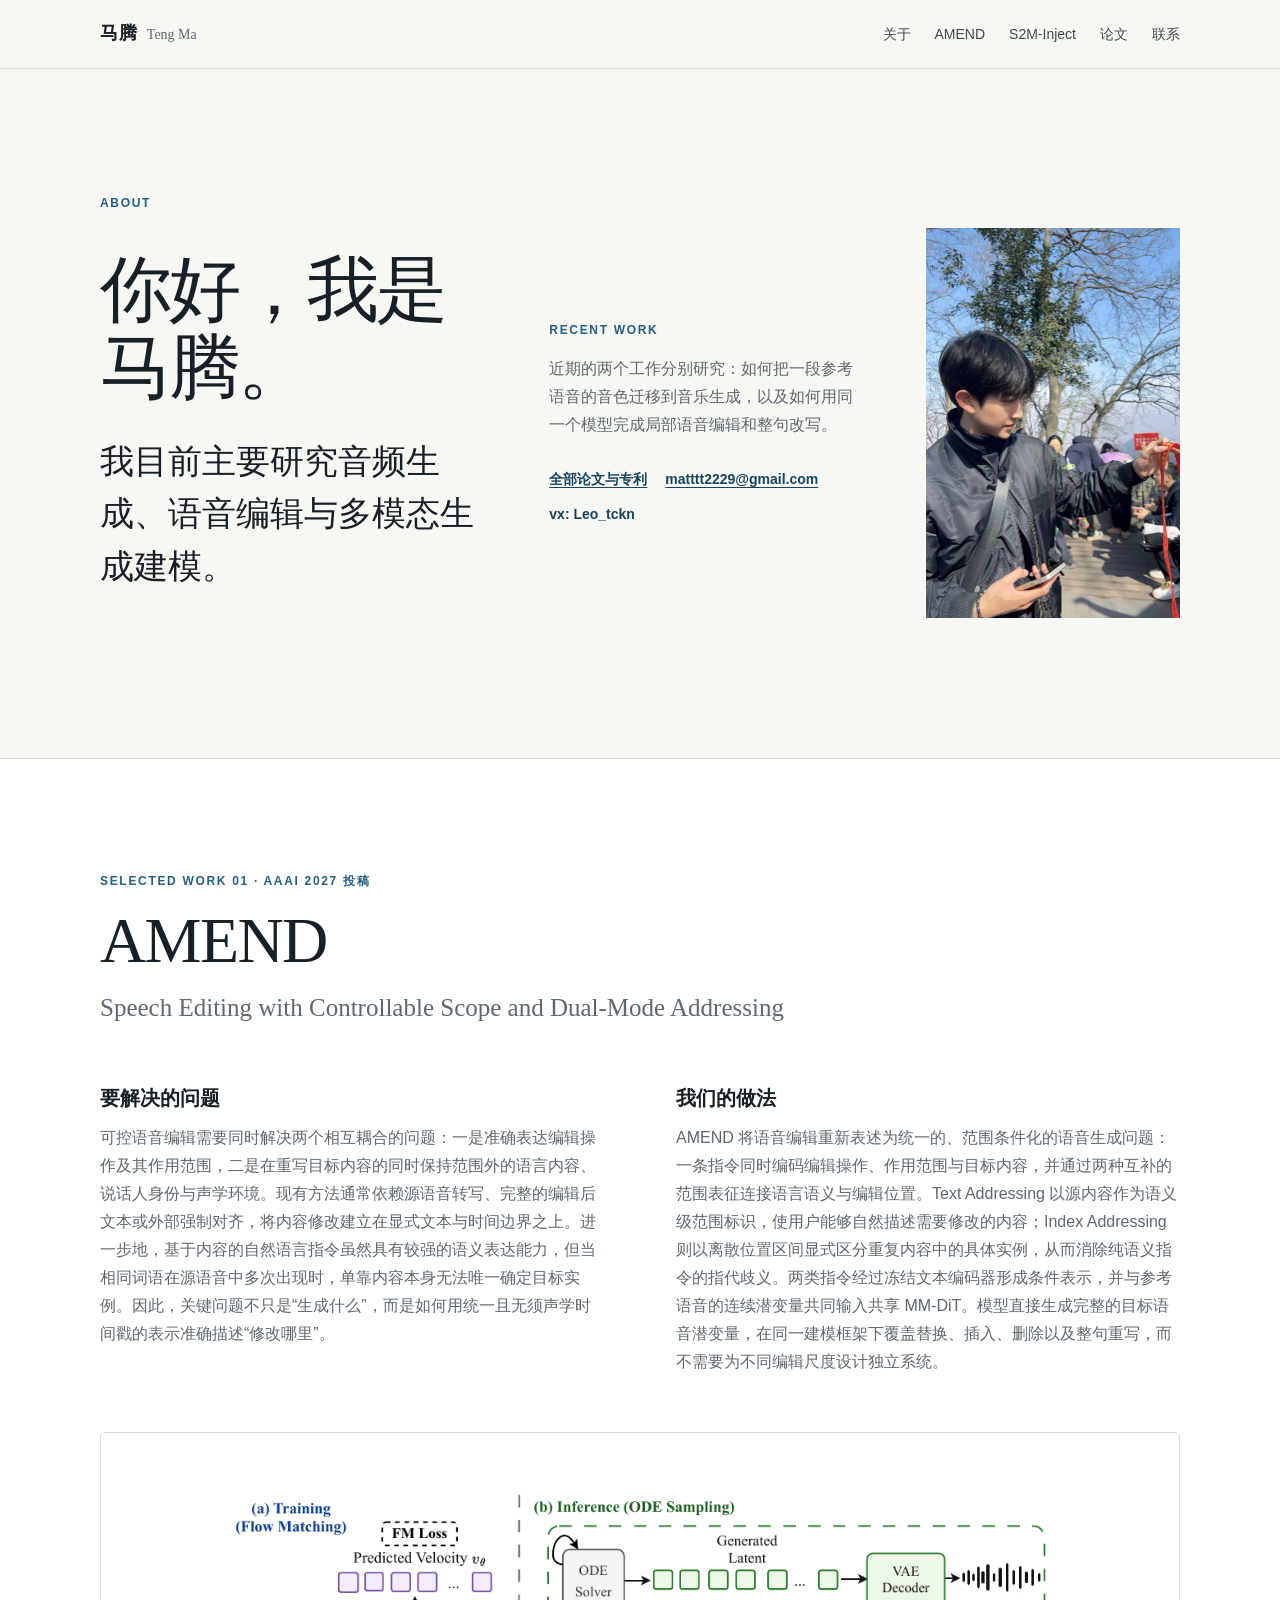
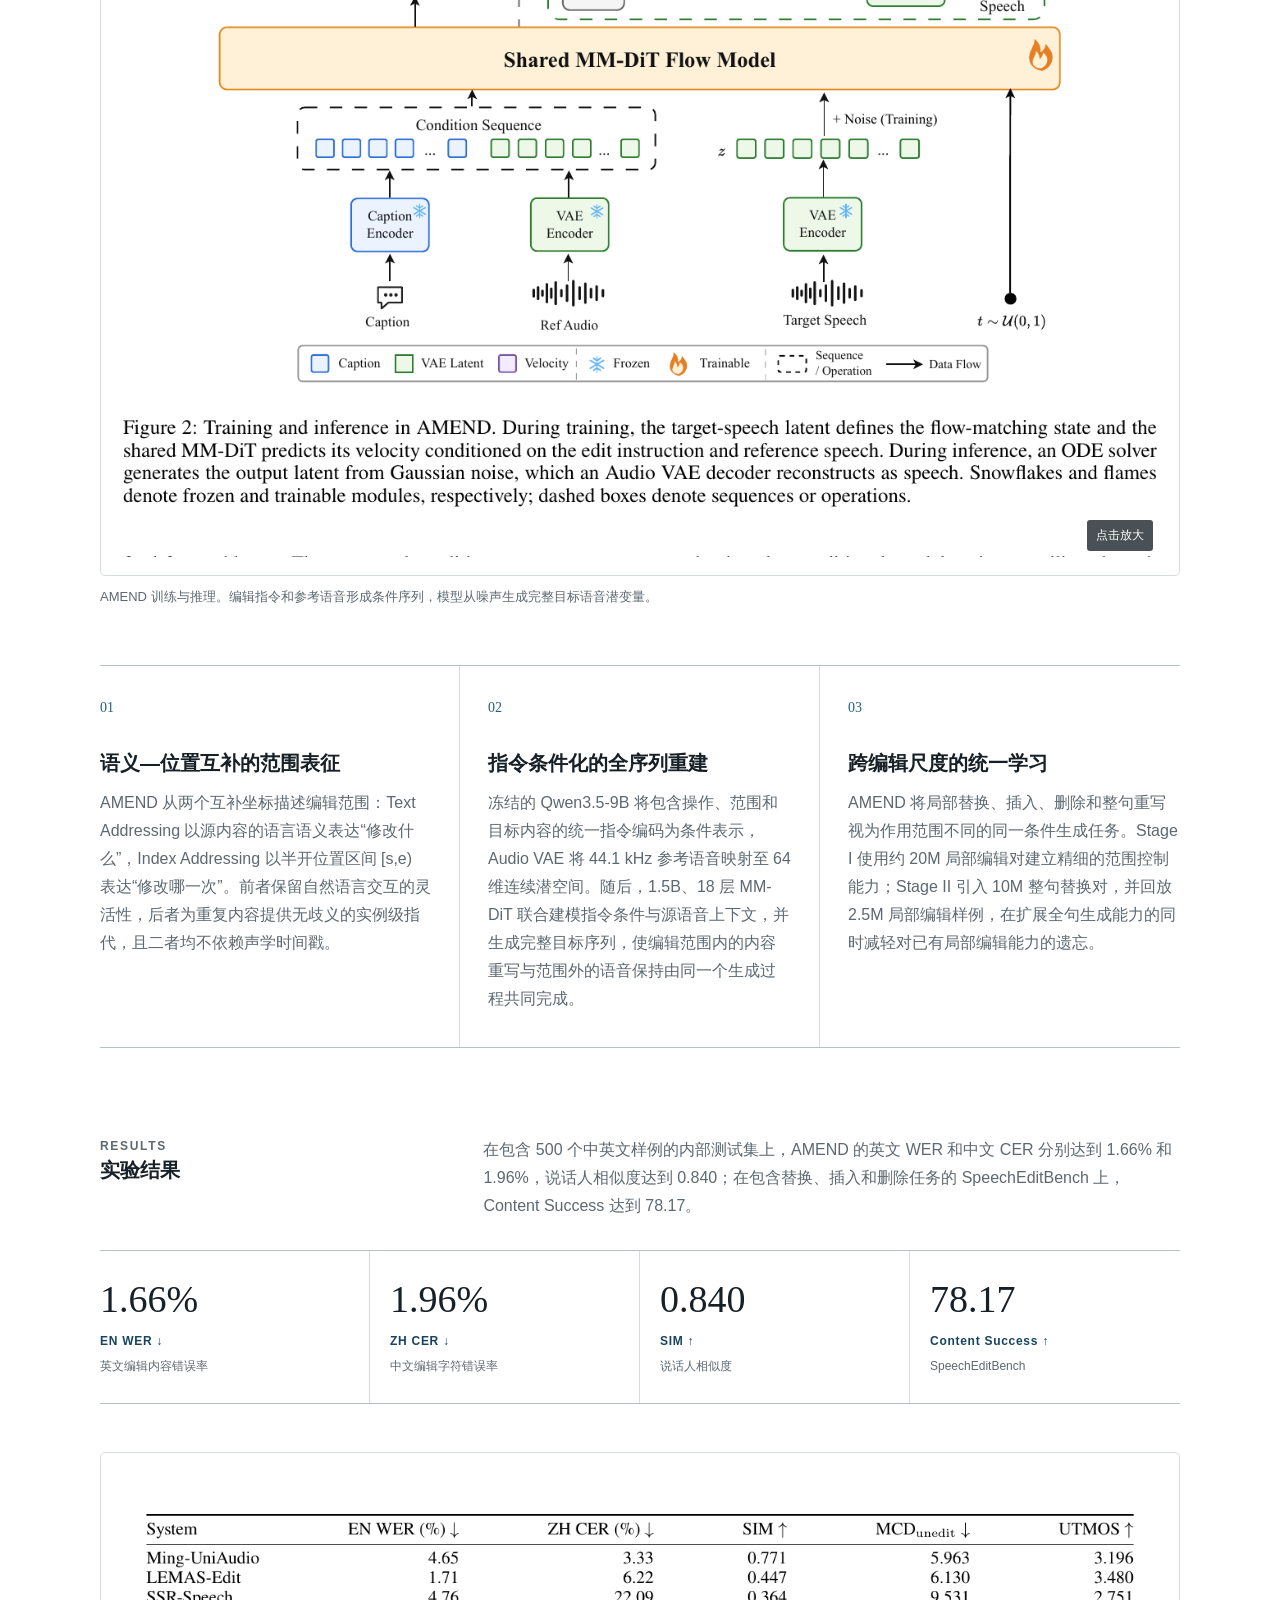
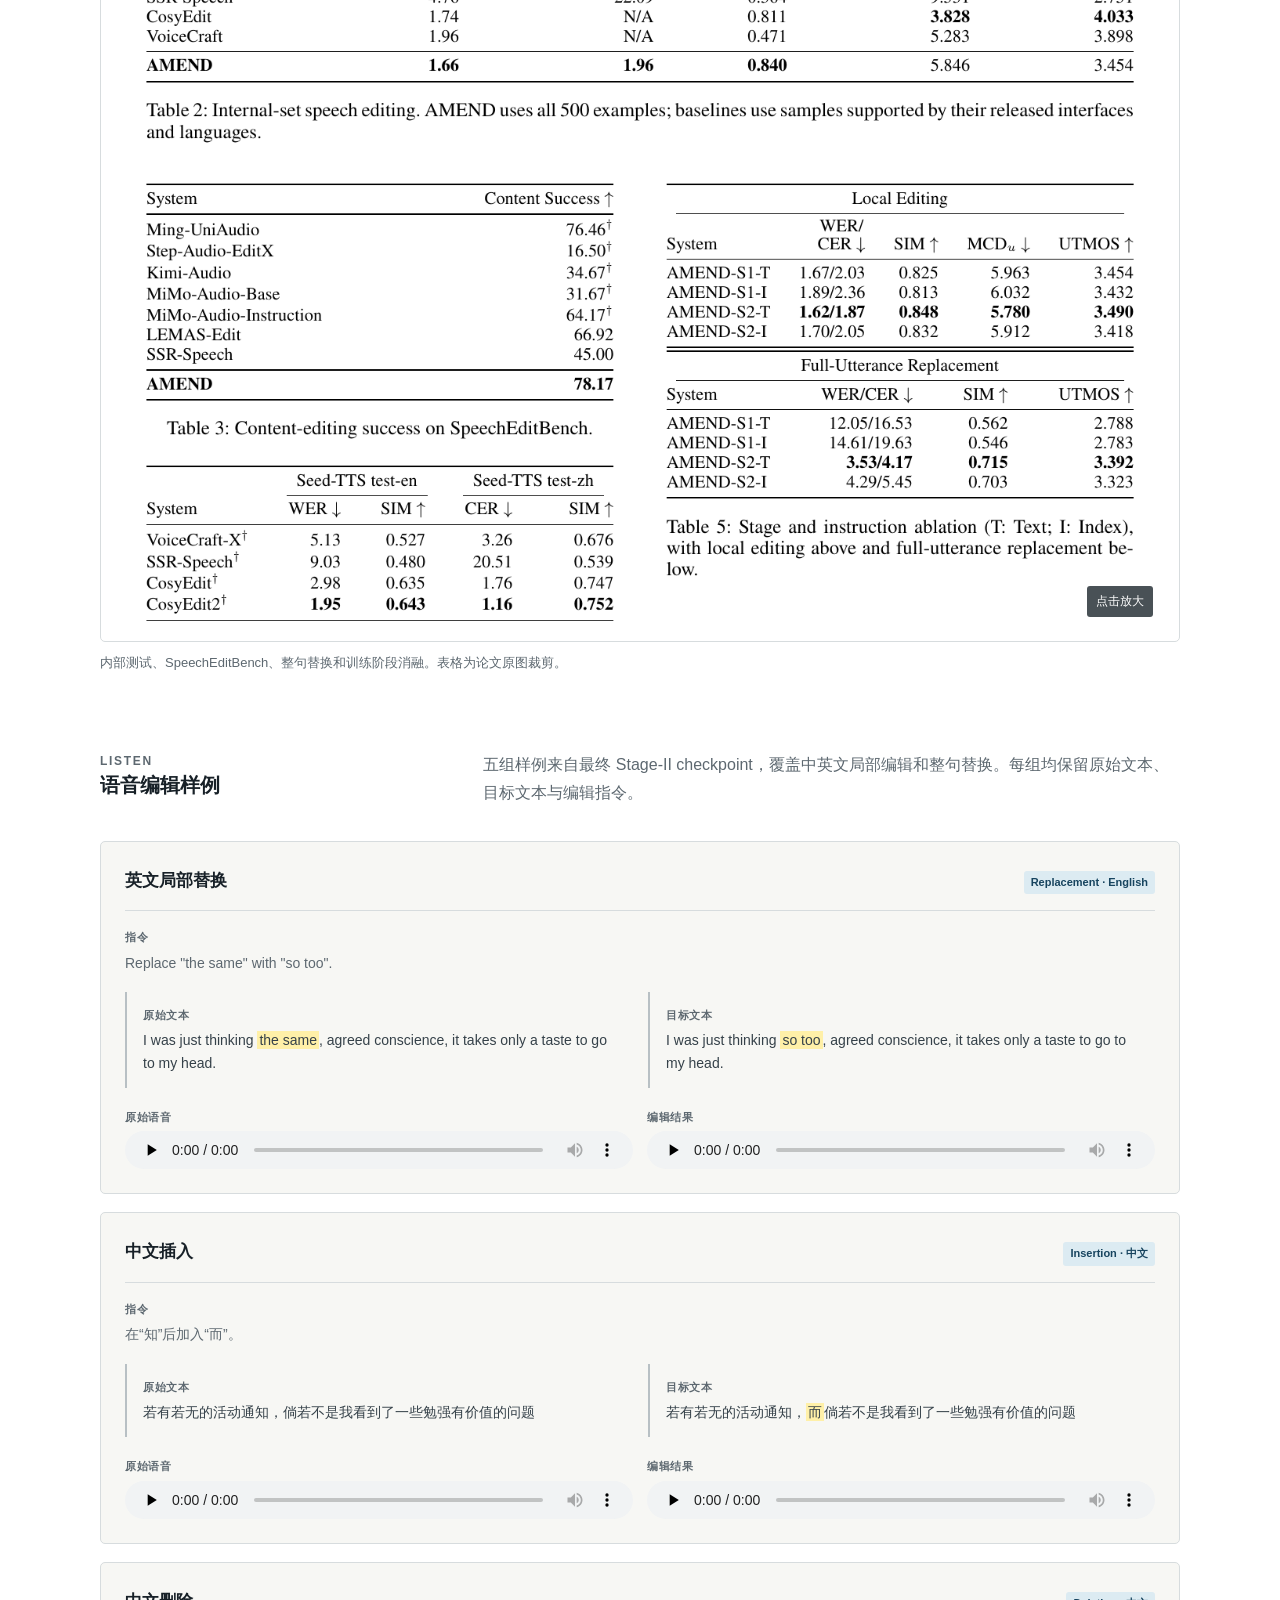
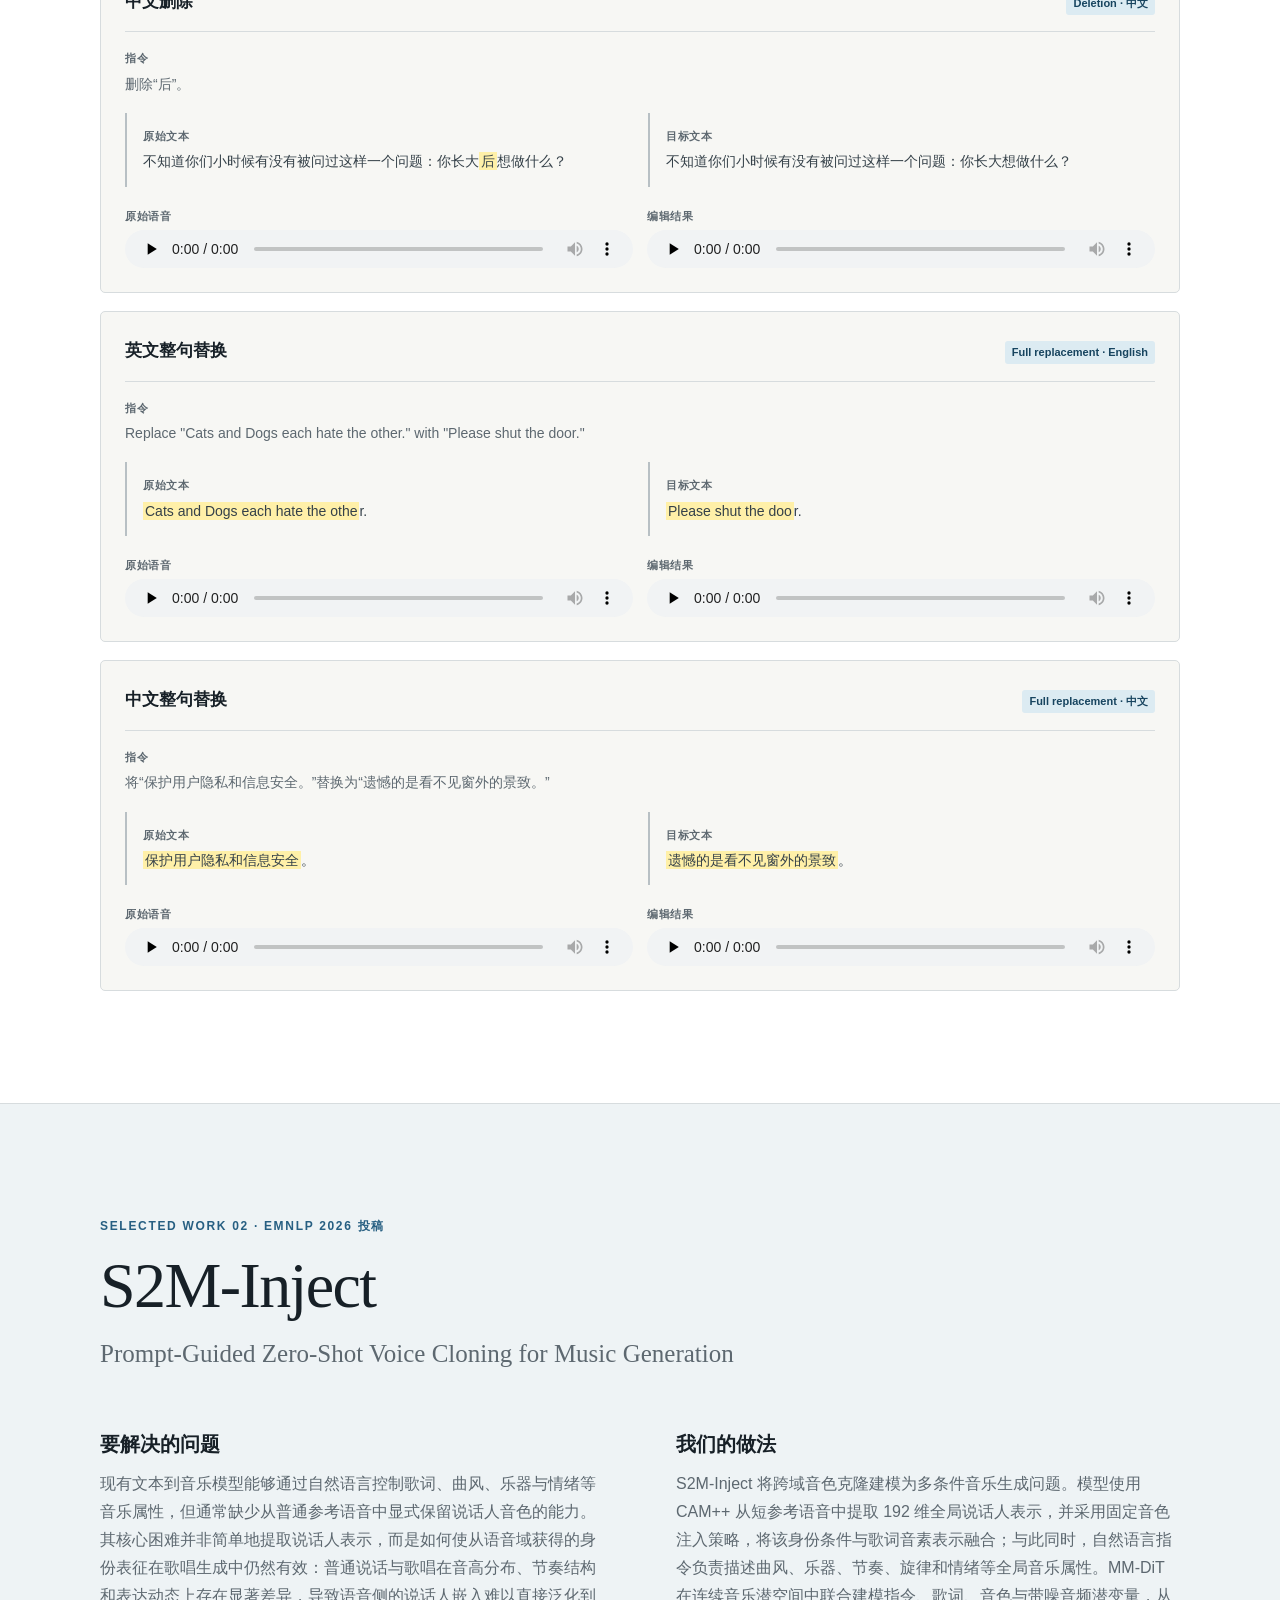
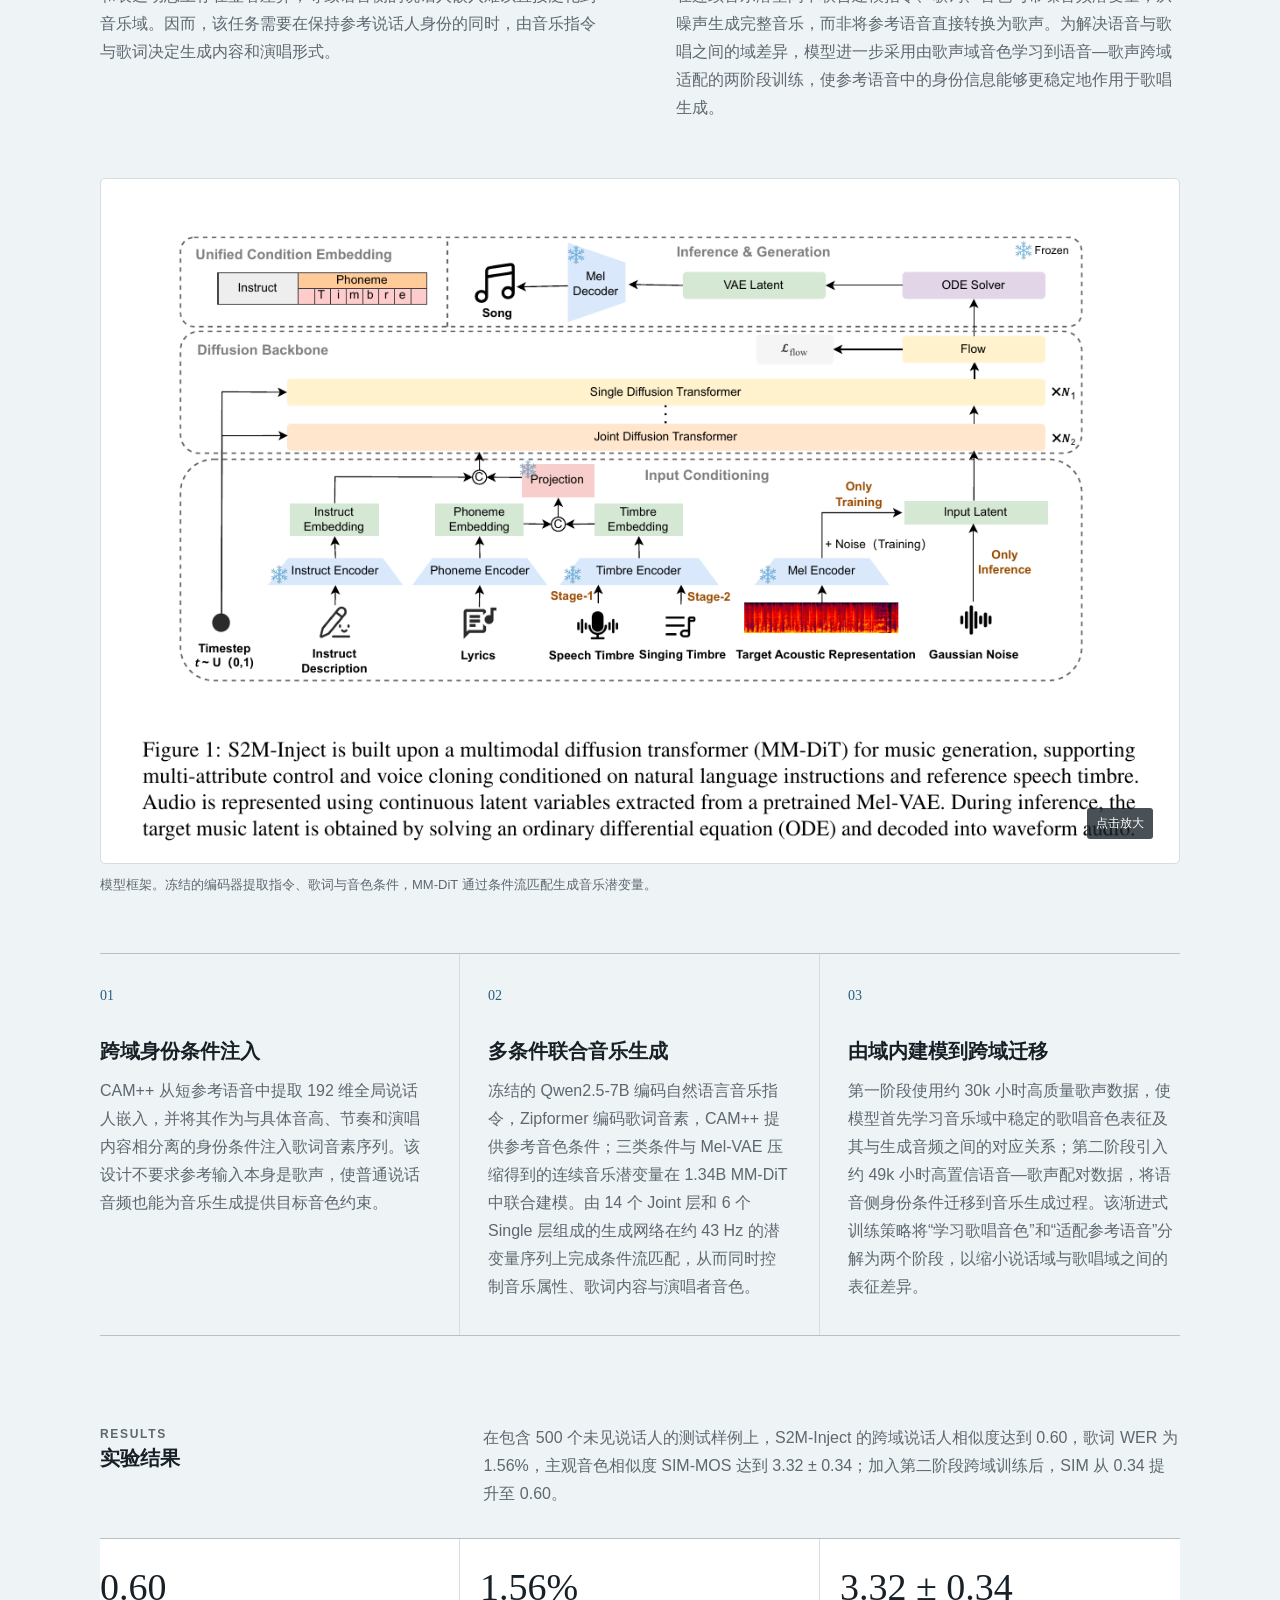
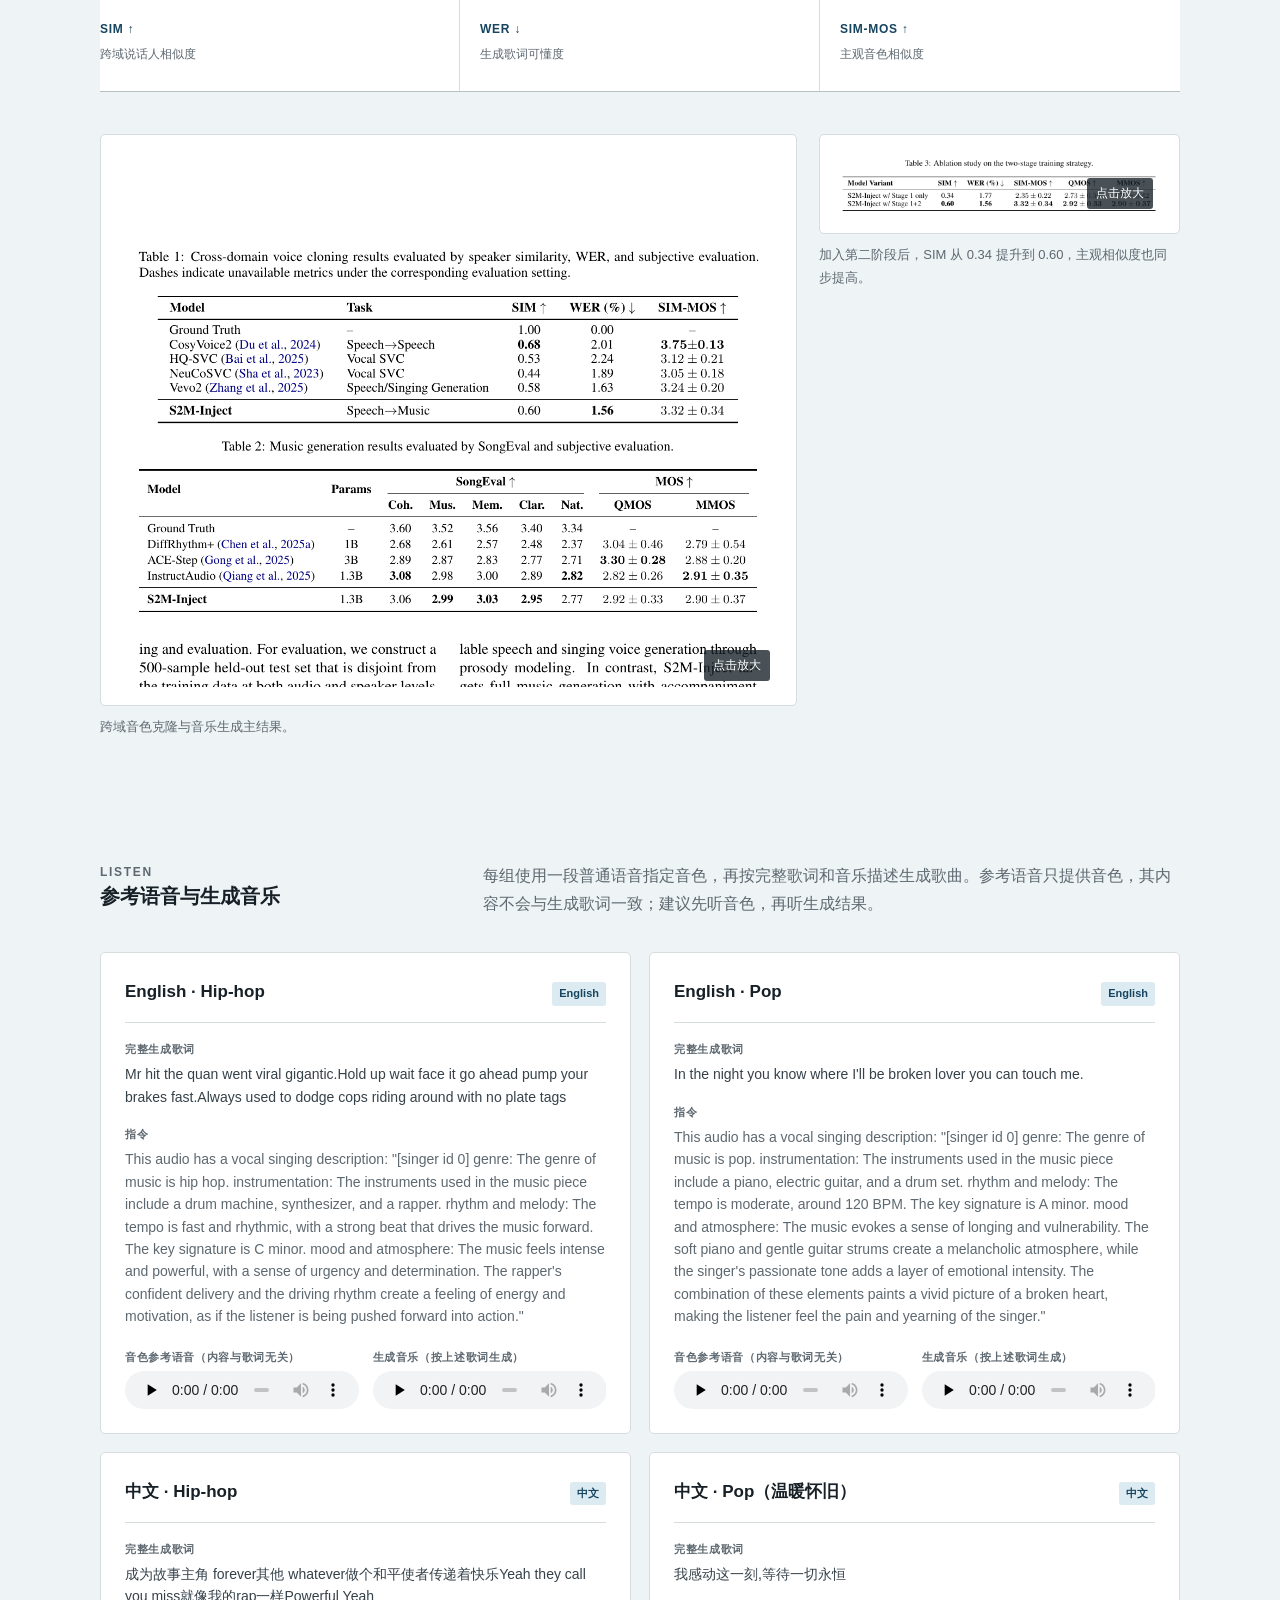
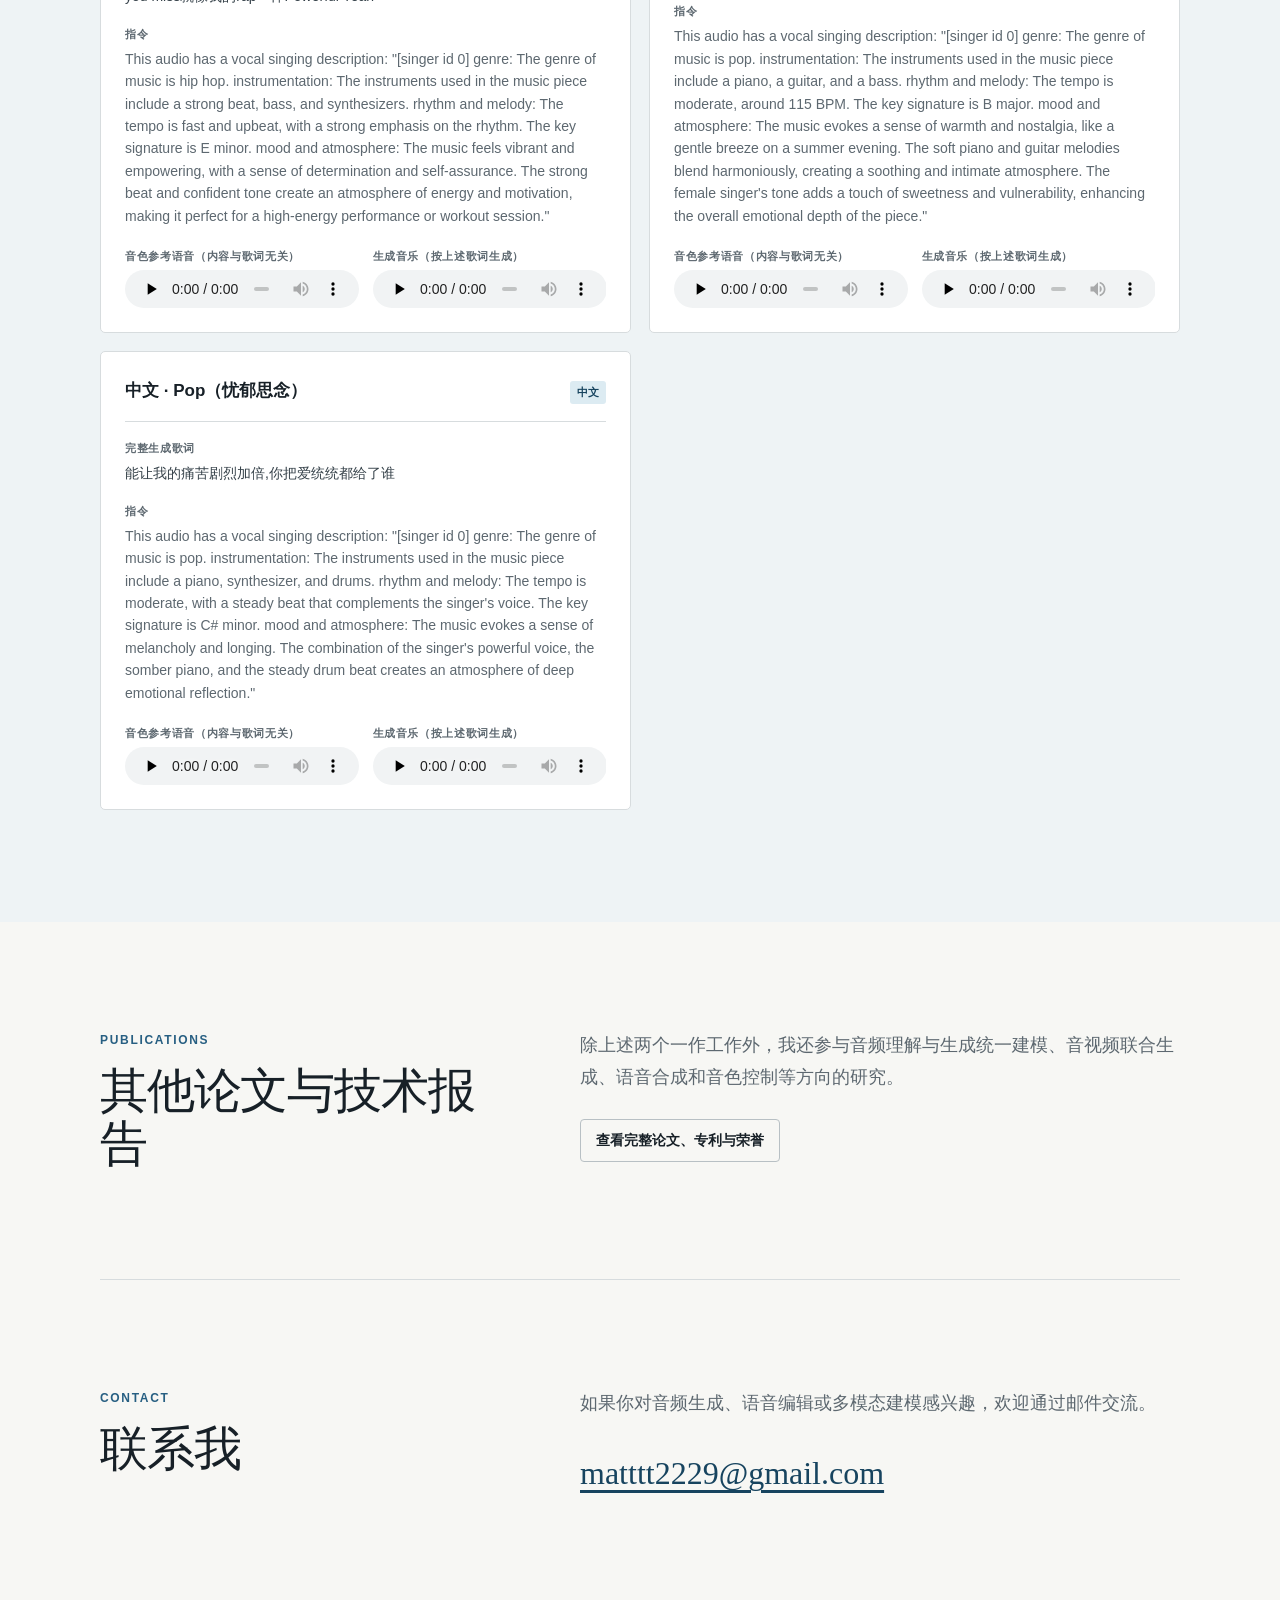
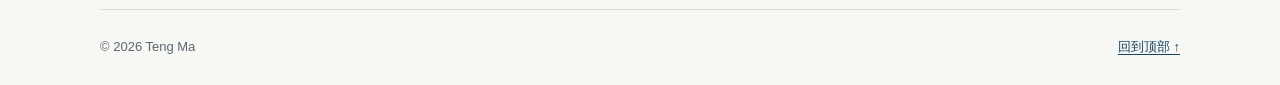
==== commit abf77f3a: "Add files via upload" ====
--- a/index.html
+++ b/index.html
@@ -36,16 +36,23 @@
   <main id="main">
     <section id="about" class="intro container" aria-labelledby="intro-title">
       <p class="section-label">ABOUT</p>
-      <h1 id="intro-title">你好，我是马腾。</h1>
       <div class="intro-grid">
-        <p class="intro-lead">我目前主要研究音频生成、语音编辑与多模态生成建模。</p>
+        <div class="intro-copy">
+          <h1 id="intro-title">你好，我是马腾。</h1>
+          <p class="intro-lead">我目前主要研究音频生成、语音编辑与多模态生成建模。</p>
+        </div>
         <div class="intro-note">
+          <p class="eyebrow">RECENT WORK</p>
           <p>近期的两个工作分别研究：如何把一段参考语音的音色迁移到音乐生成，以及如何用同一个模型完成局部语音编辑和整句改写。</p>
           <div class="plain-links">
             <a href="publications.html">全部论文与专利</a>
             <a href="mailto:matttt2229@gmail.com">matttt2229@gmail.com</a>
-          </div>
-        </div>
+            <span class="contact-text">vx: Leo_tckn</span>
+          </div>
+        </div>
+        <figure class="intro-photo">
+          <img src="shenghuozhao.jpg" alt="马腾的生活照">
+        </figure>
       </div>
     </section>
 
--- a/assets/css/styles.css
+++ b/assets/css/styles.css
@@ -185,9 +185,9 @@
 
 .intro h1 {
   max-width: 820px;
-  margin: 0 0 52px;
+  margin: 0 0 28px;
   font-family: Georgia, "Songti SC", "SimSun", serif;
-  font-size: clamp(48px, 7vw, 76px);
+  font-size: clamp(48px, 6vw, 72px);
   font-weight: 500;
   letter-spacing: -0.04em;
   line-height: 1.08;
@@ -195,9 +195,9 @@
 
 .intro-grid {
   display: grid;
-  grid-template-columns: minmax(0, 1.35fr) minmax(280px, 0.8fr);
-  gap: clamp(40px, 8vw, 96px);
-  align-items: start;
+  grid-template-columns: minmax(0, 1.08fr) minmax(240px, 0.88fr) minmax(230px, 0.7fr);
+  gap: clamp(28px, 4.5vw, 64px);
+  align-items: center;
 }
 
 .intro-grid p {
@@ -215,6 +215,10 @@
   color: var(--muted);
 }
 
+.intro-note .eyebrow {
+  margin-bottom: 14px;
+}
+
 .plain-links {
   display: flex;
   flex-wrap: wrap;
@@ -223,10 +227,28 @@
 }
 
 .plain-links a,
+.contact-text,
 .quiet-link {
   color: var(--accent-dark);
   font-size: 14px;
   font-weight: 650;
+}
+
+.intro-photo {
+  position: relative;
+  min-height: 390px;
+  margin: 0;
+  overflow: hidden;
+  background: var(--surface-soft);
+}
+
+.intro-photo img {
+  display: block;
+  width: 100%;
+  height: 100%;
+  min-height: 390px;
+  object-fit: cover;
+  object-position: 50% 34%;
 }
 
 .research-section {
@@ -810,6 +832,16 @@
     gap: 36px;
   }
 
+  .intro-photo {
+    min-height: 320px;
+    aspect-ratio: 16 / 10;
+  }
+
+  .intro-photo img {
+    min-height: 320px;
+    object-position: 50% 34%;
+  }
+
   .research-header {
     align-items: flex-start;
     flex-direction: column;
@@ -878,6 +910,11 @@
     font-size: 24px;
   }
 
+  .intro-photo,
+  .intro-photo img {
+    min-height: 250px;
+  }
+
   .research-header {
     margin-bottom: 40px;
   }
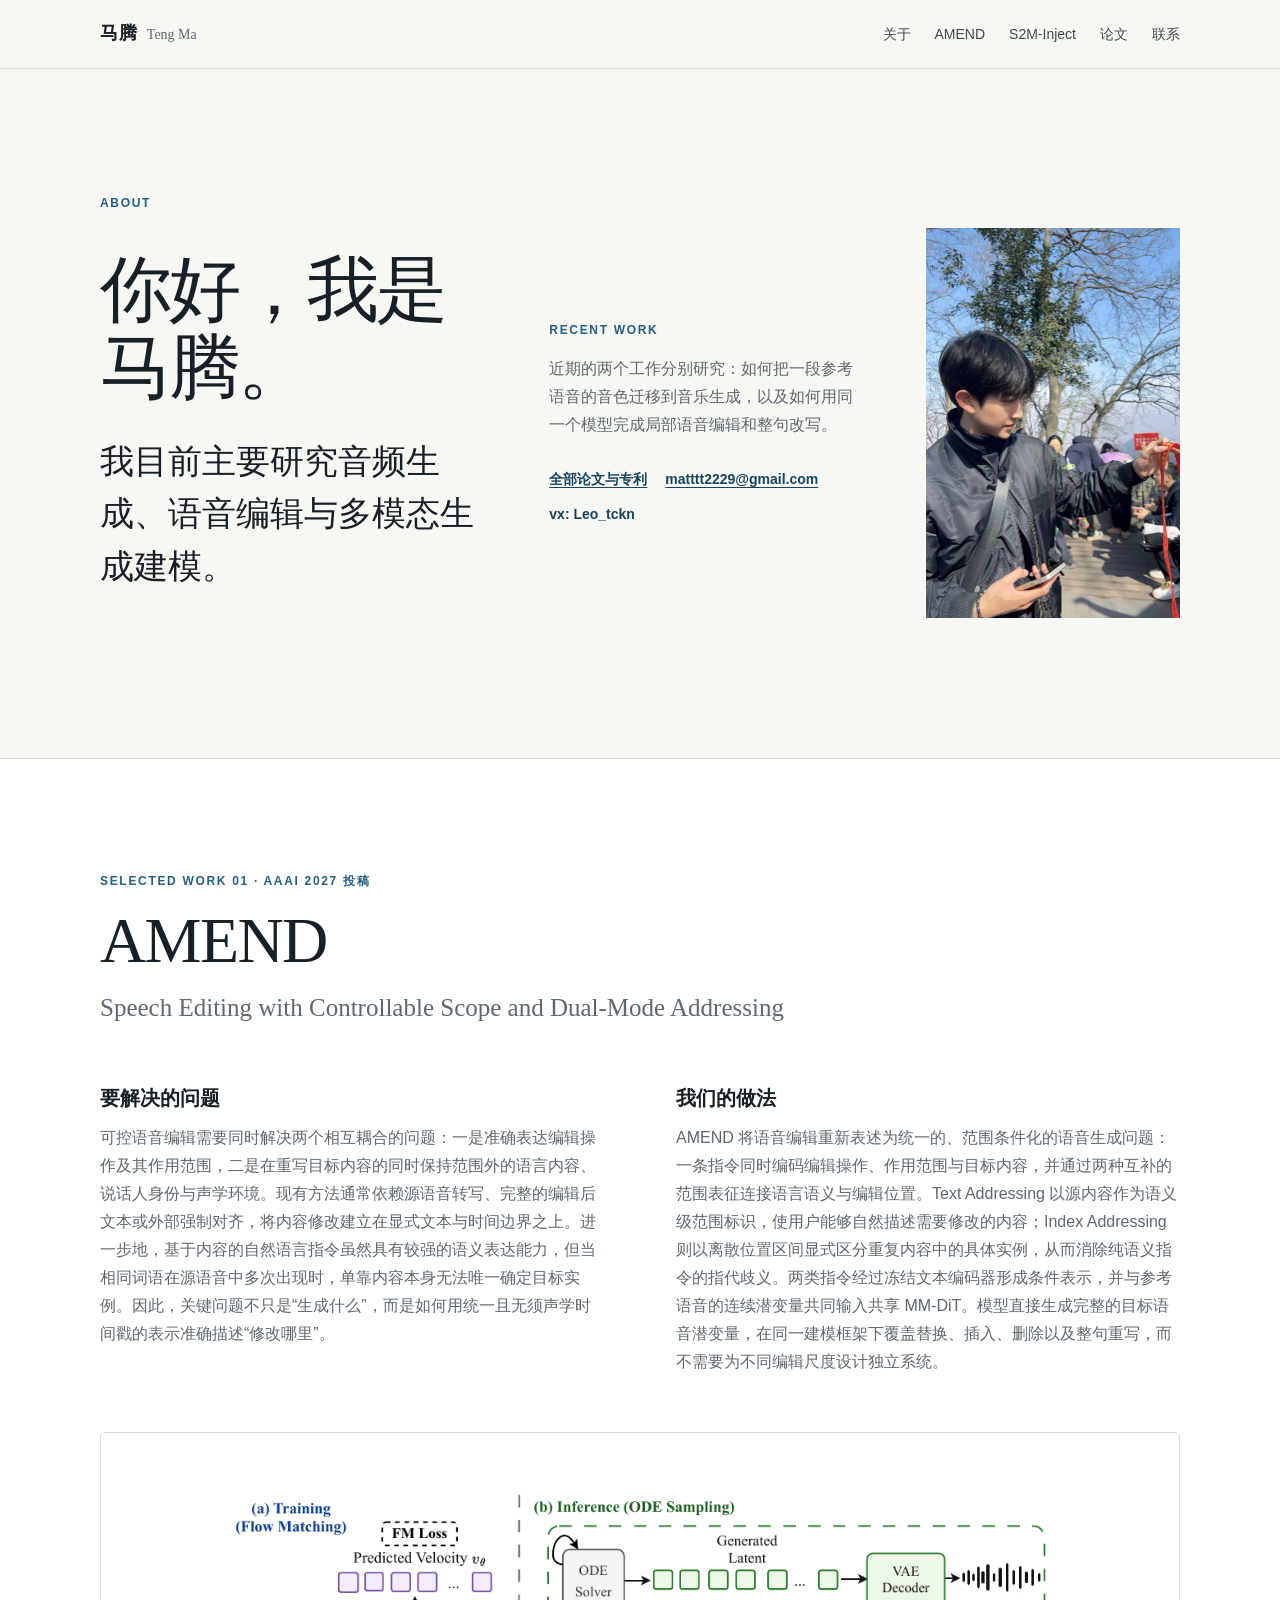
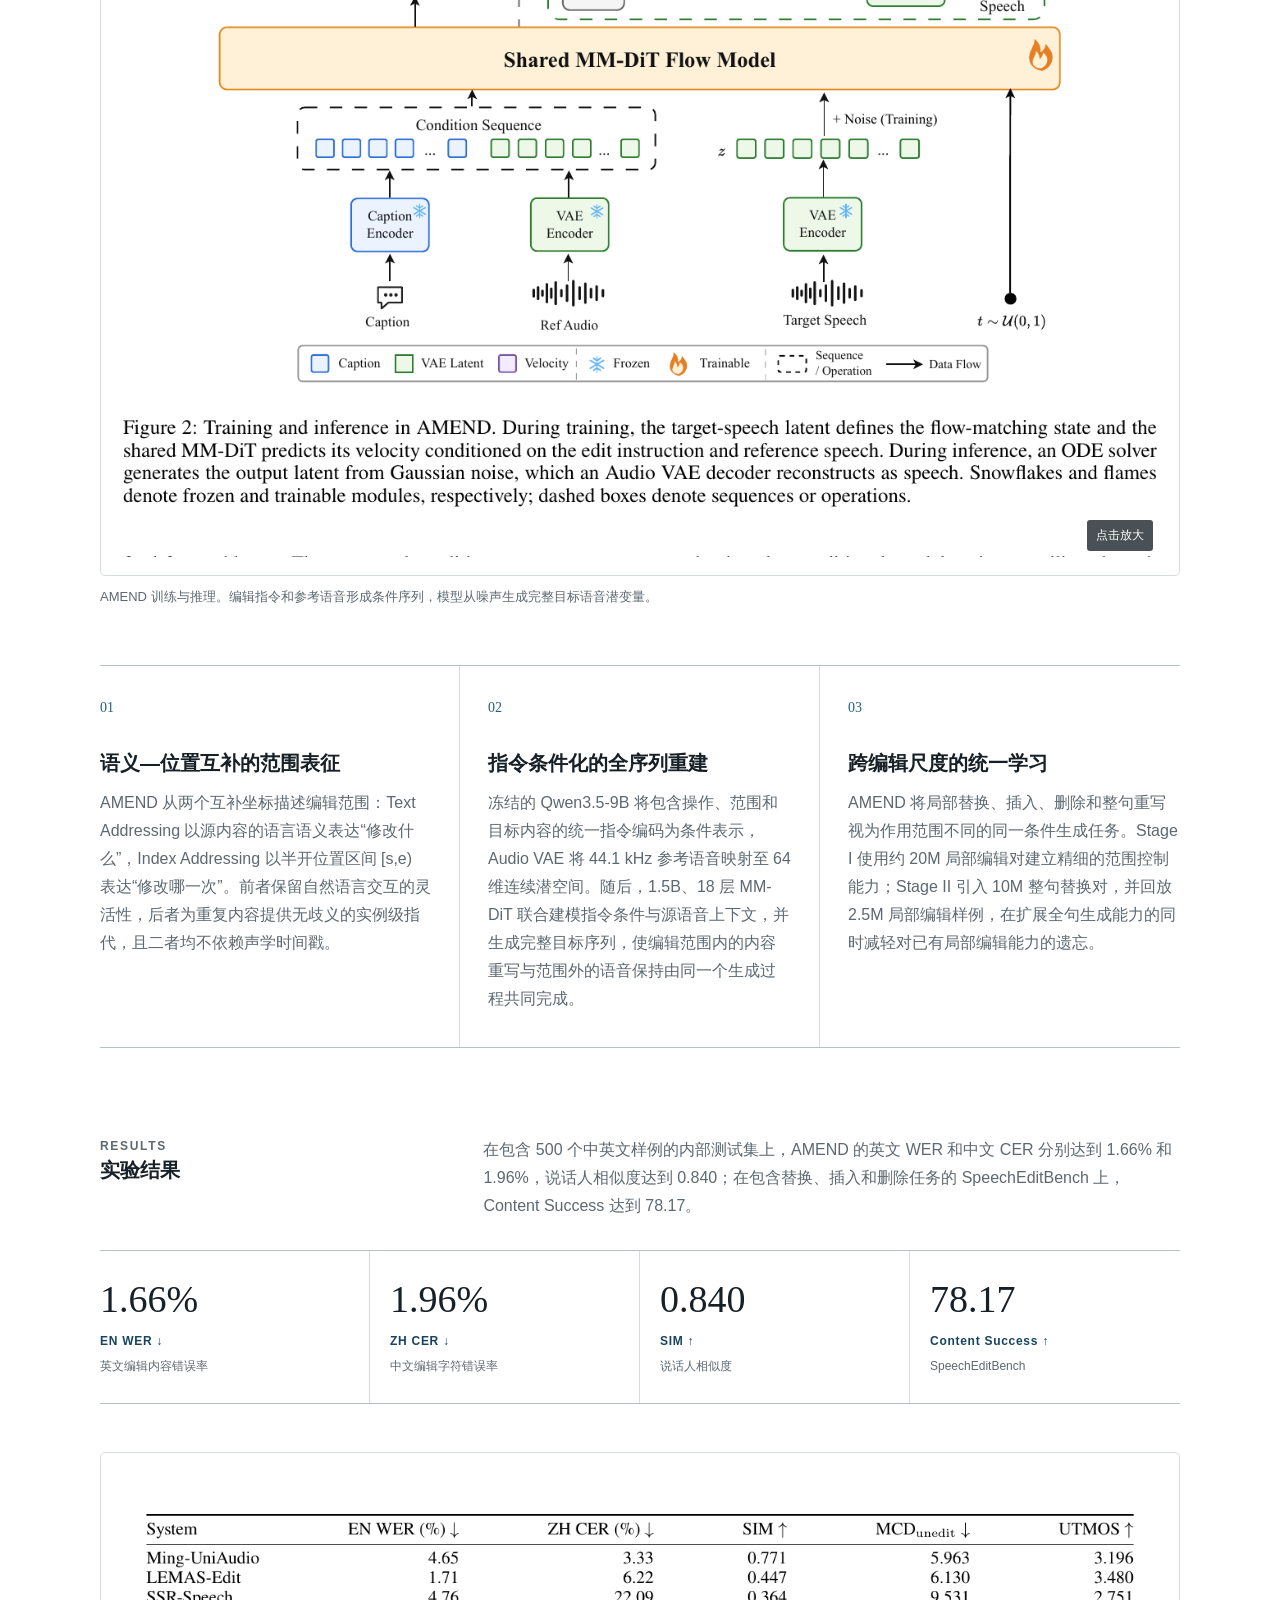
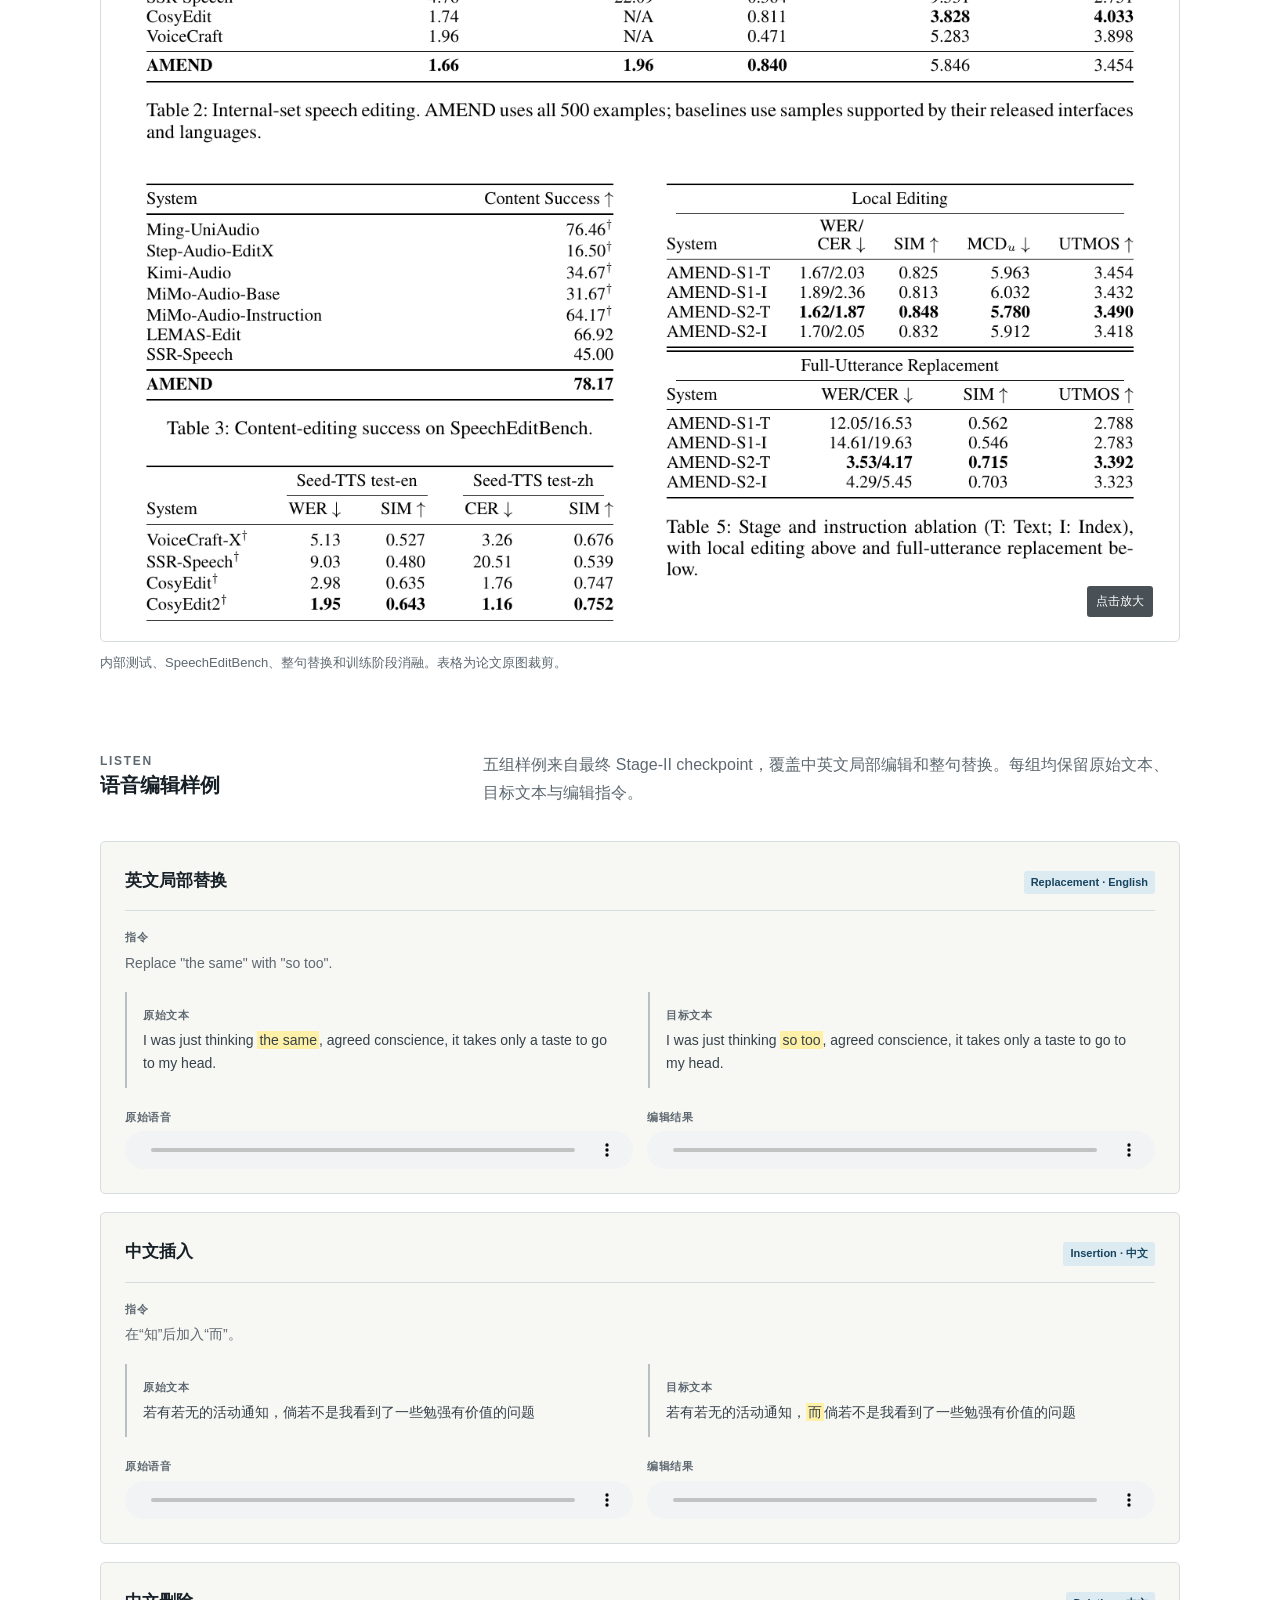
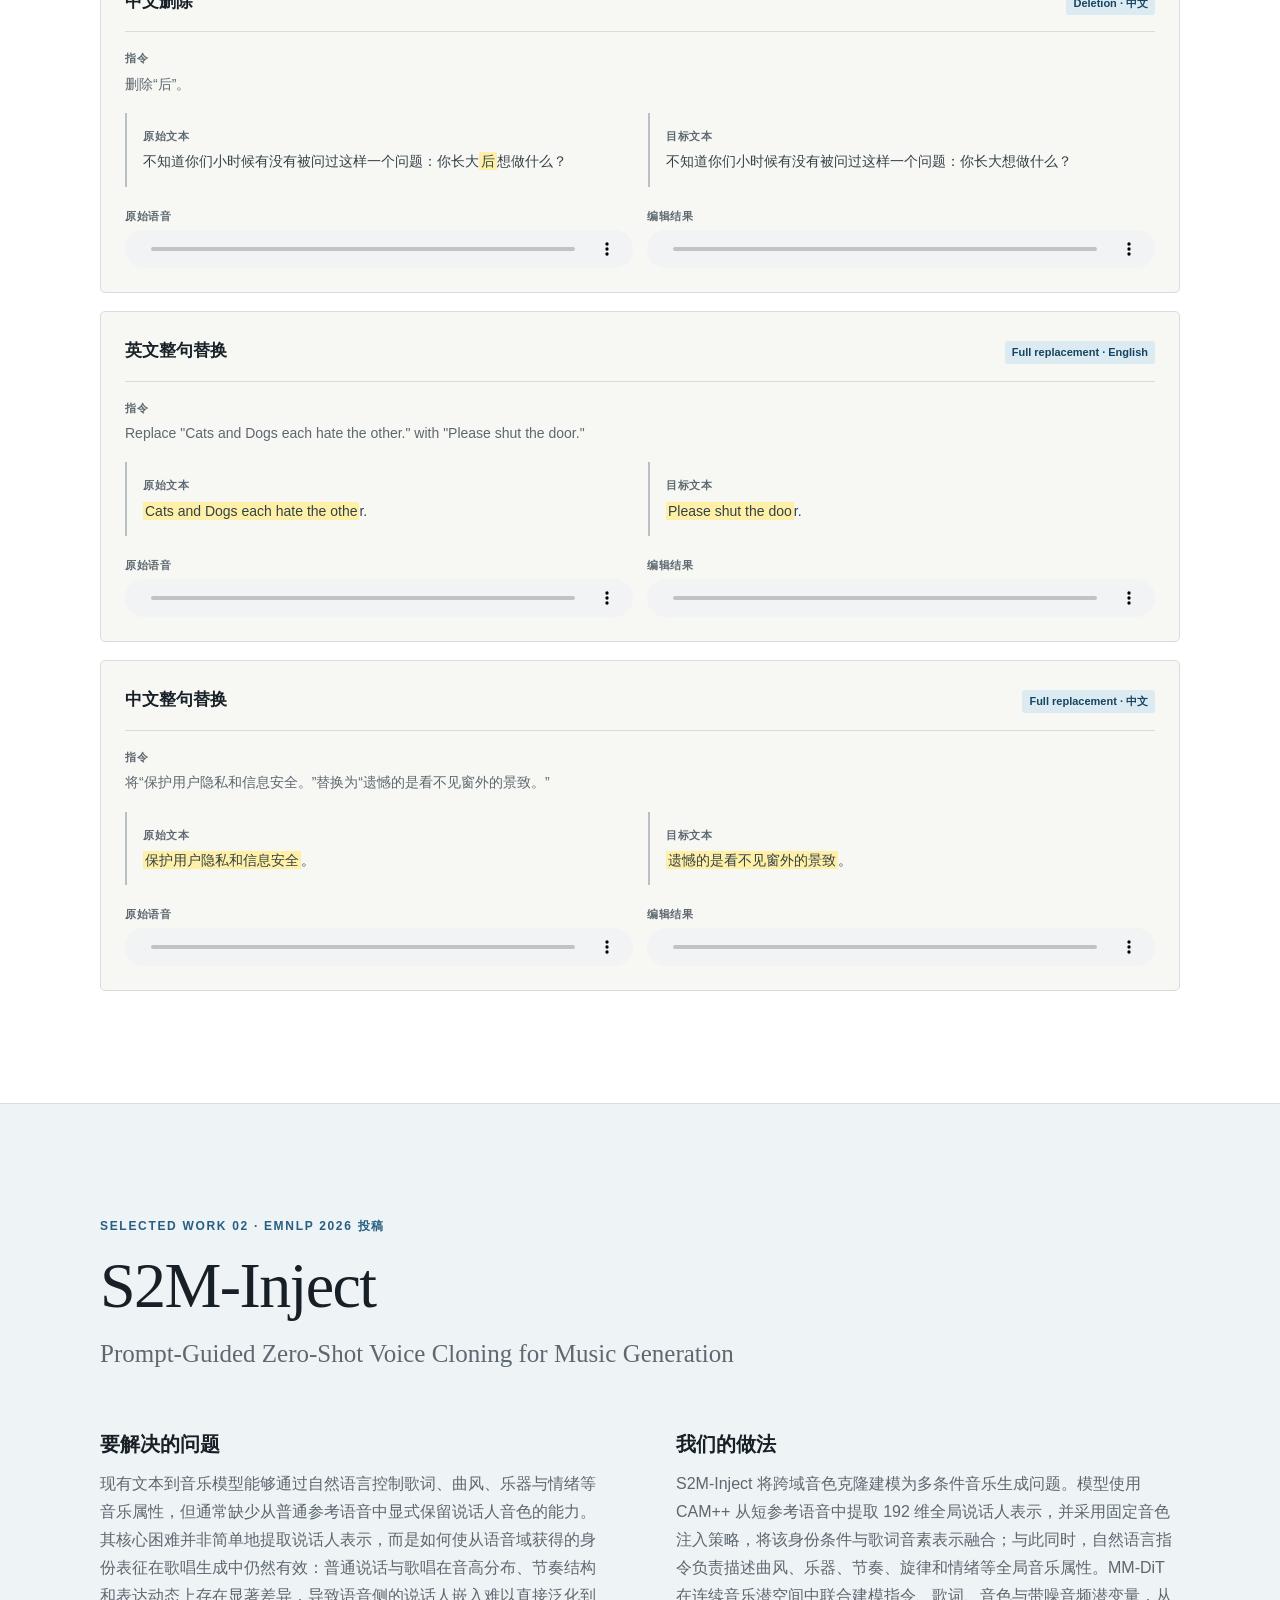
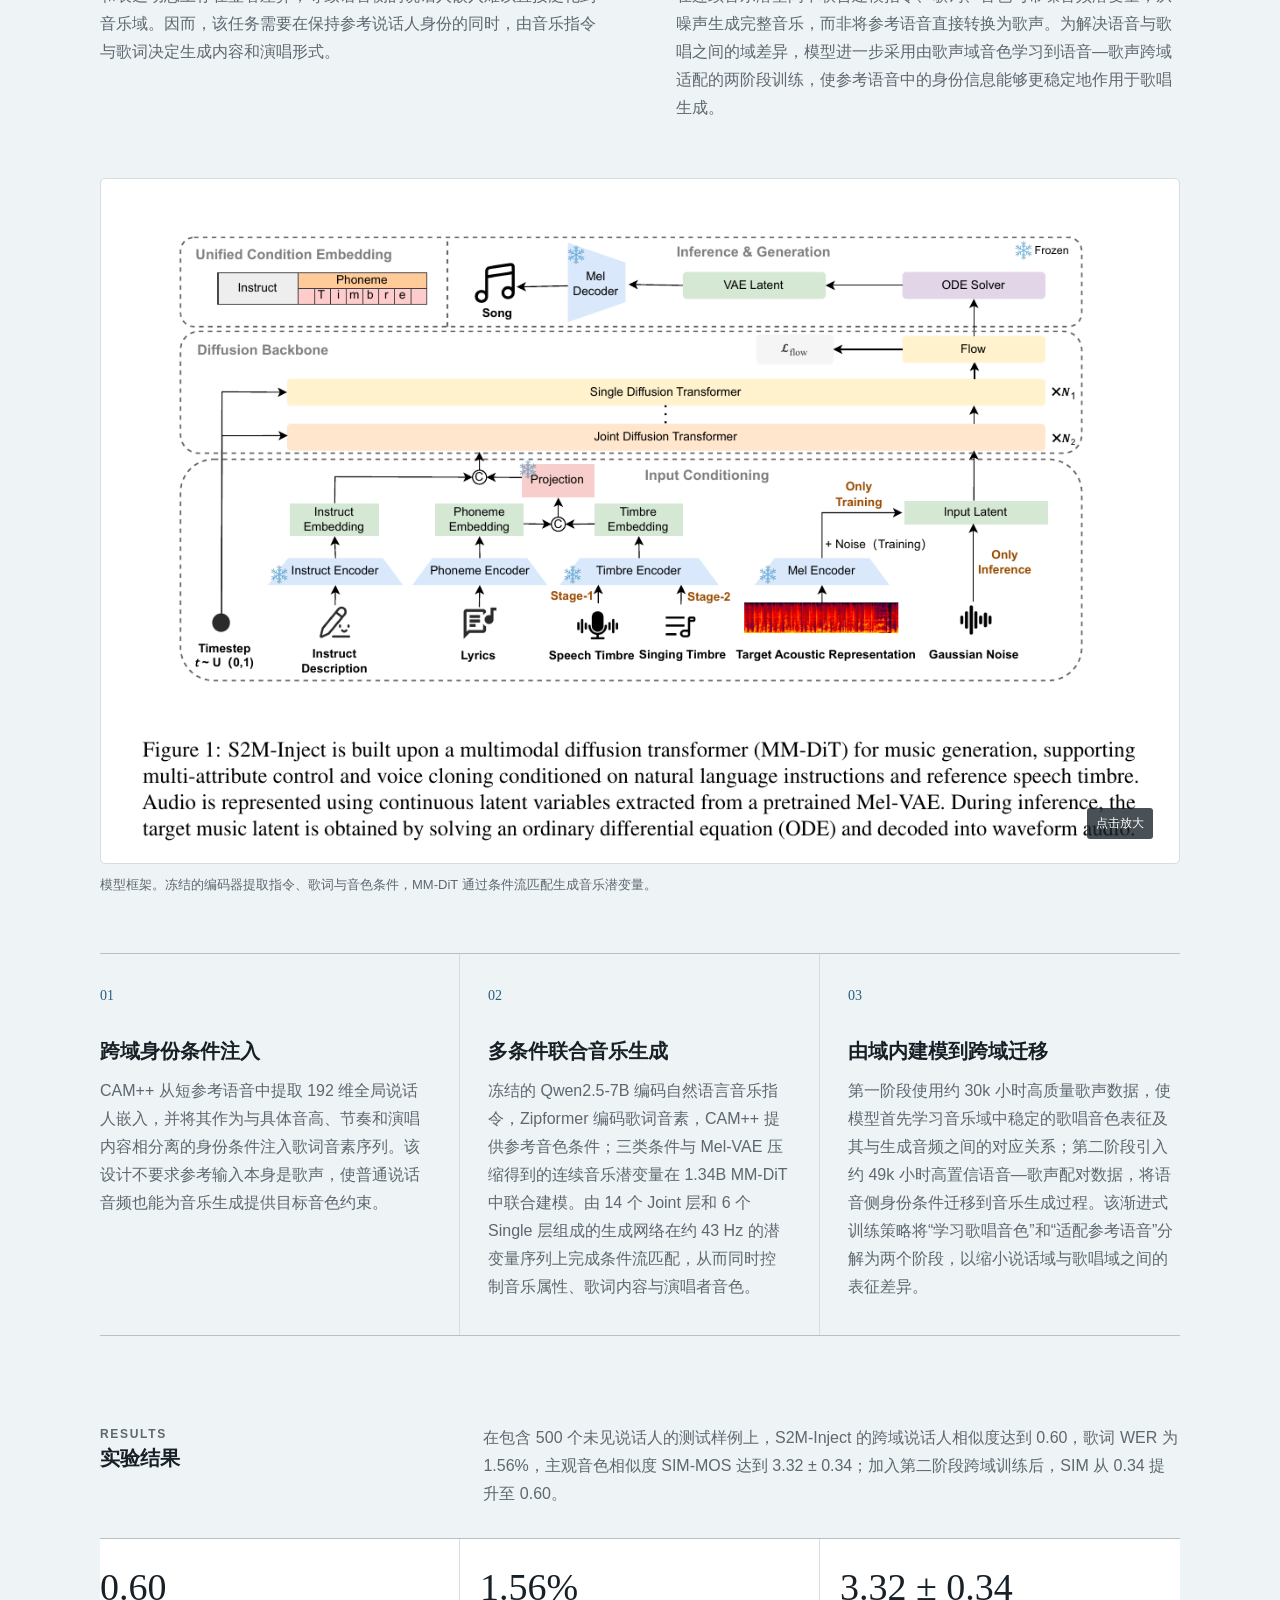
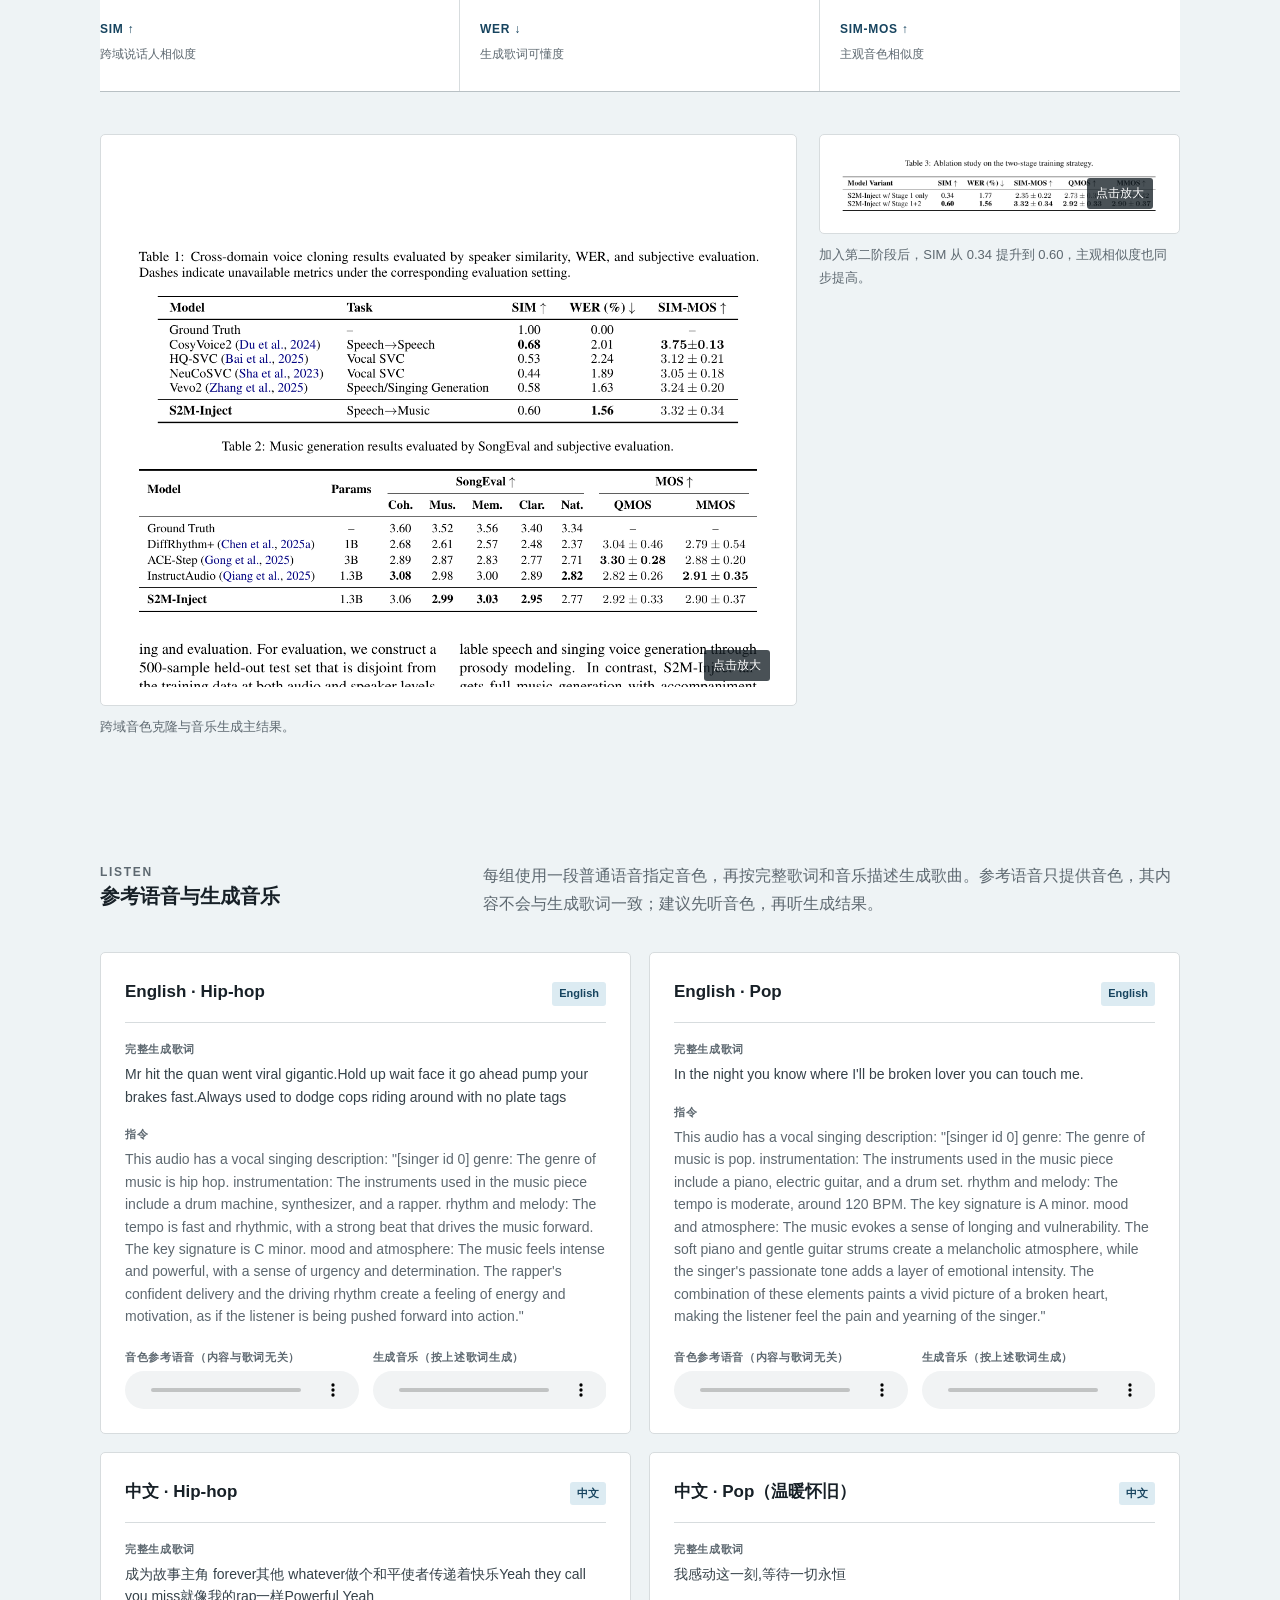
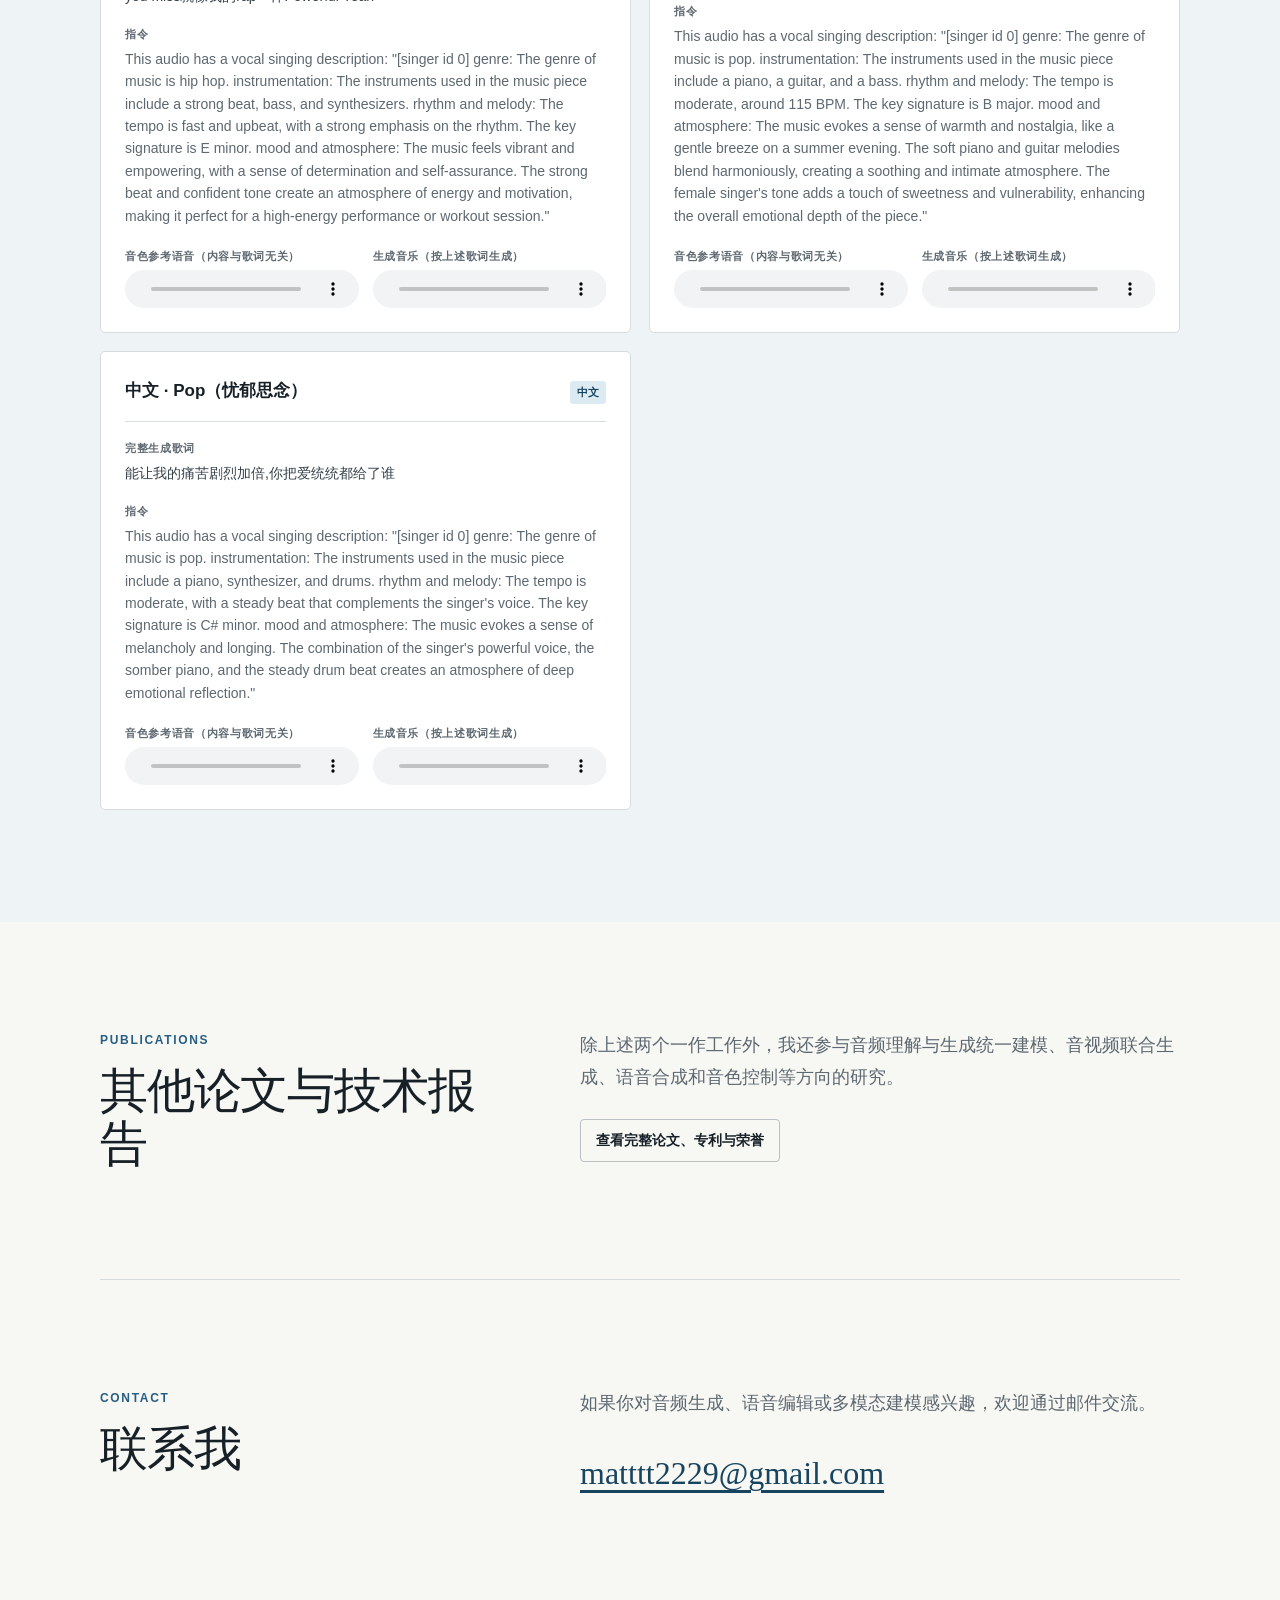
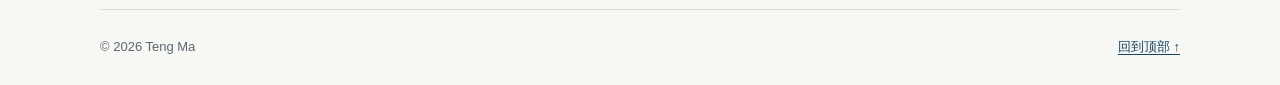
==== commit 798b206a: "Update index.html" ====
--- a/index.html
+++ b/index.html
@@ -5,7 +5,7 @@
   <meta name="viewport" content="width=device-width, initial-scale=1">
   <meta name="description" content="马腾的个人研究主页，介绍 S2M-Inject、AMEND 以及音频生成与语音编辑研究。">
   <meta name="theme-color" content="#f7f7f4">
-  <title>马腾｜音频生成与语音编辑</title>
+  <title>马腾de个人主页</title>
   <link rel="icon" href="assets/img/mark.svg" type="image/svg+xml">
   <link rel="stylesheet" href="assets/css/styles.css">
   <script>document.documentElement.classList.replace("no-js", "js");</script>
